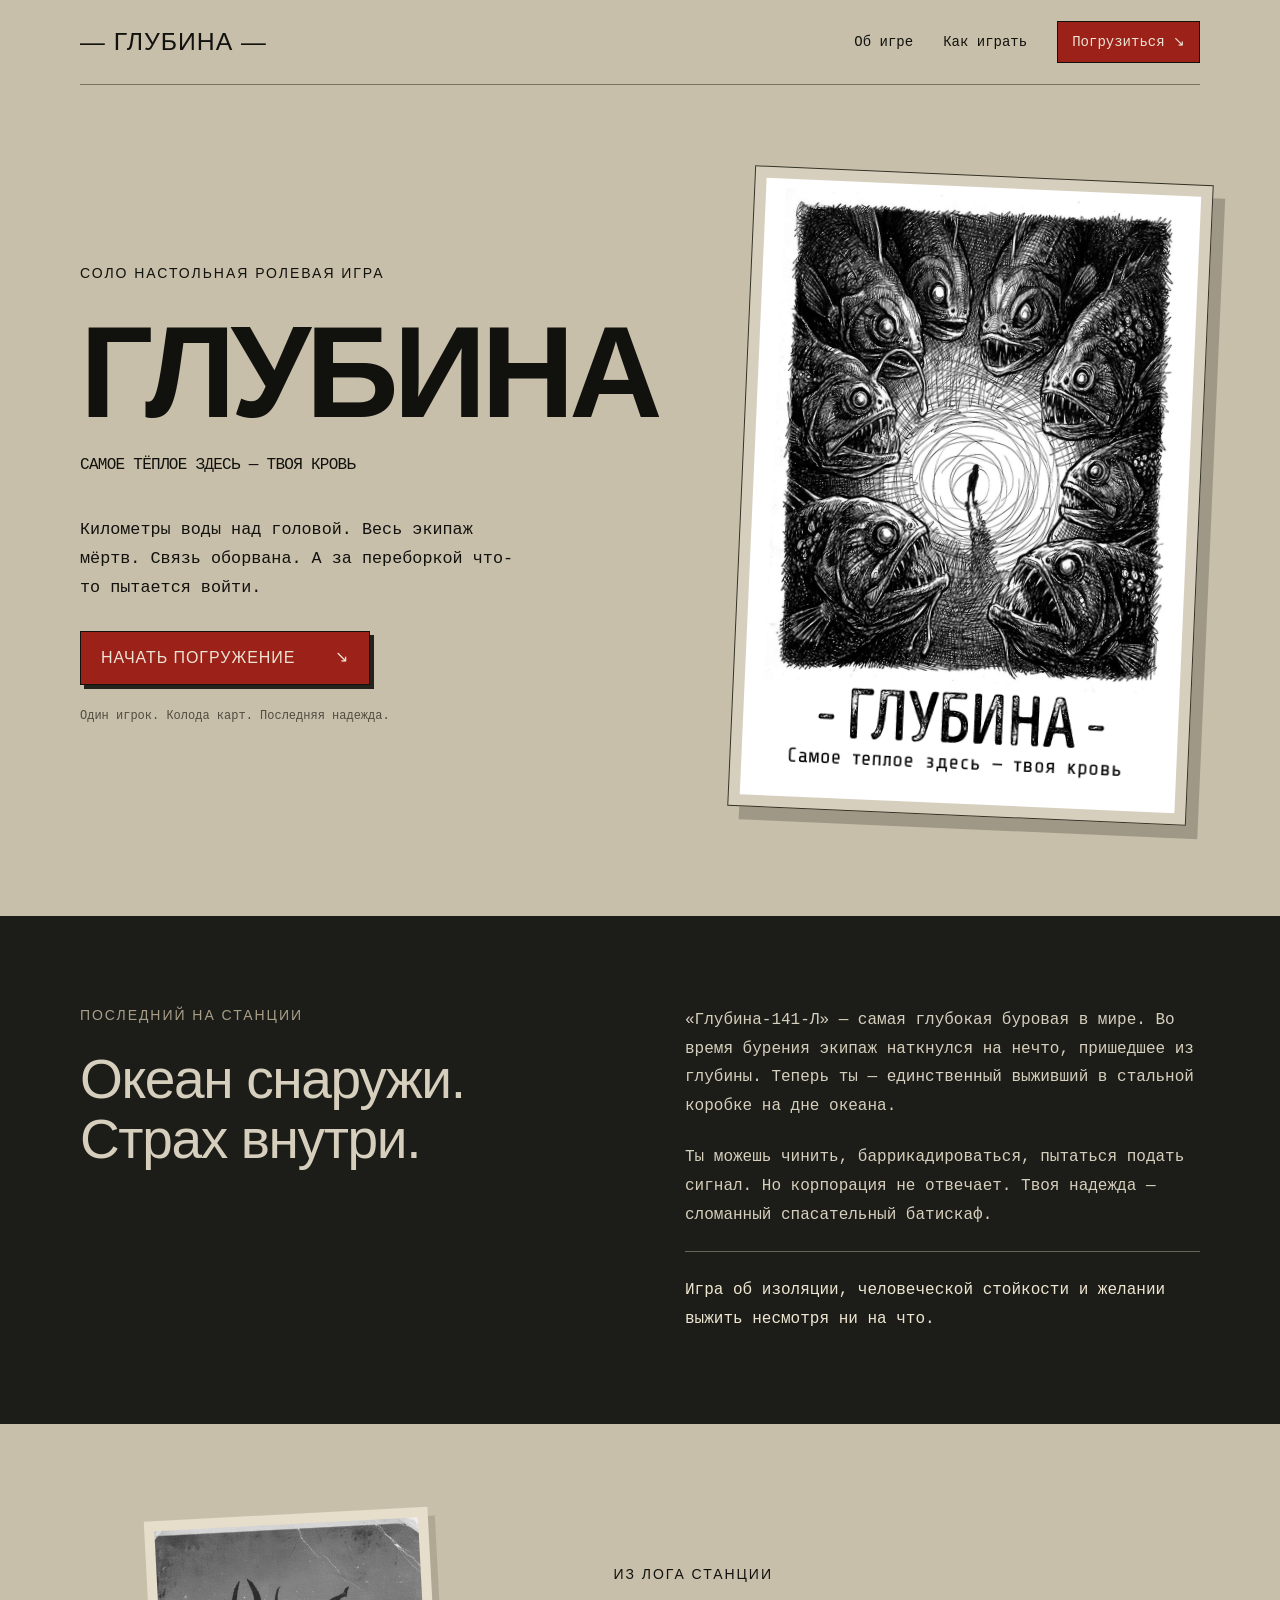
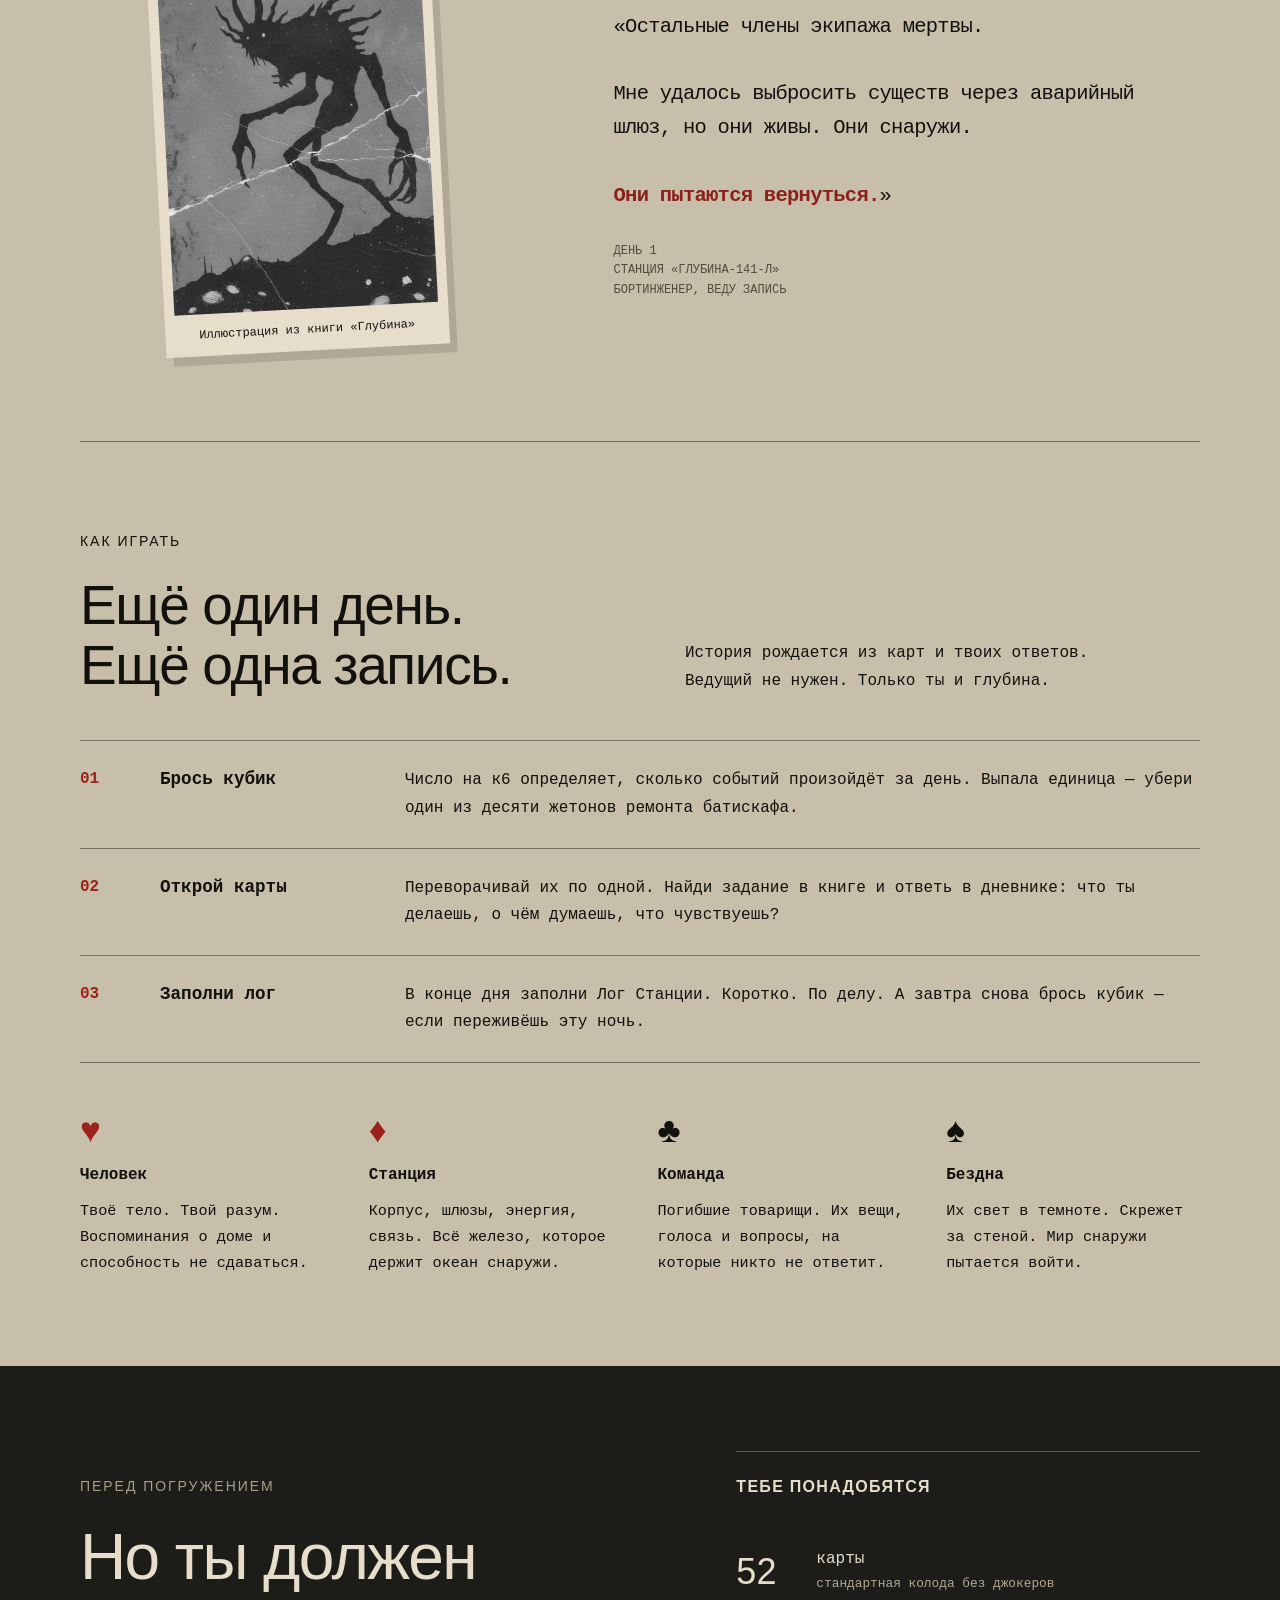
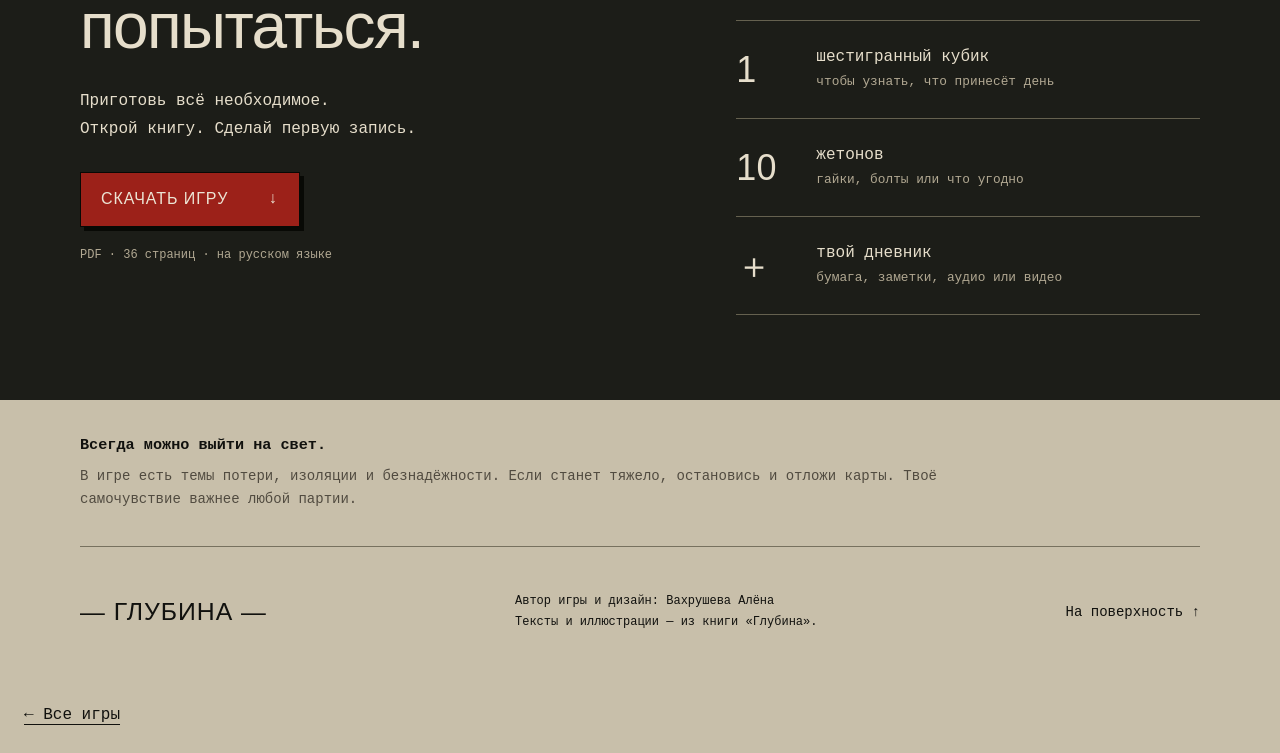
==== index.html @ dcb2b5d7 "Add files via upload" ====
<!doctype html>
<html lang="ru"><head><meta charset="utf-8"><meta name="viewport" content="width=device-width, initial-scale=1"><title>Глубина — соло НРИ</title><meta name="description" content="Соло настольная ролевая игра о человеческой стойкости на дне океана."><link rel="stylesheet" href="./styles.css"></head><body><link rel="preload" as="image" href="./cover.jpg" fetchPriority="high"/><main id="top"><a class="skip" href="#story">К содержанию</a><header class="header wrap"><a class="brand" href="#top" aria-label="Глубина — начало">— ГЛУБИНА —</a><nav aria-label="Основная навигация"><a href="#story">Об игре</a><a href="#rules">Как играть</a><a class="nav-cta" href="#dive">Погрузиться ↘</a></nav></header><section class="hero wrap" aria-labelledby="title"><div class="hero-copy"><p class="eyebrow">Соло настольная ролевая игра</p><h1 id="title">ГЛУБИНА</h1><h2>Самое тёплое здесь — твоя кровь</h2><p class="intro">Километры воды над головой. Весь экипаж мёртв. Связь оборвана. А за переборкой что-то пытается войти.</p><a class="button" href="#dive">Начать погружение <span aria-hidden="true">↘</span></a><p class="hero-note">Один игрок. Колода карт. Последняя надежда.</p></div><figure class="hero-art"><img src="./cover.jpg" alt="Оригинальная обложка игры «Глубина»" width="1748" height="2480" fetchPriority="high"/></figure></section><section class="story-section" id="story"><div class="story wrap section"><div><p class="eyebrow">Последний на станции</p><h2>Океан снаружи.<br/>Страх внутри.</h2></div><div class="story-body"><p>«Глубина-141-Л» — самая глубокая буровая в мире. Во время бурения экипаж наткнулся на нечто, пришедшее из глубины. Теперь ты — единственный выживший в стальной коробке на дне океана.</p><p>Ты можешь чинить, баррикадироваться, пытаться подать сигнал. Но корпорация не отвечает. Твоя надежда — сломанный спасательный батискаф.</p><p class="statement">Игра об изоляции, человеческой стойкости и желании выжить несмотря ни на что.</p></div></div></section><section class="log-section"><div class="wrap log-grid"><figure class="evidence"><img src="./station.jpg" width="768" height="1121" loading="lazy" alt="Потрёпанная чёрно-белая иллюстрация существа из глубины"/><figcaption>Иллюстрация из книги «Глубина»</figcaption></figure><div class="log"><p class="eyebrow">Из Лога Станции</p><blockquote>«Остальные члены экипажа мертвы.<br/><br/>Мне удалось выбросить существ через аварийный шлюз, но они живы. Они снаружи.<br/><br/><em>Они пытаются вернуться.</em>»</blockquote><p class="log-sign">ДЕНЬ 1<br/>СТАНЦИЯ «ГЛУБИНА-141-Л»<br/>БОРТИНЖЕНЕР, ВЕДУ ЗАПИСЬ</p></div></div></section><section class="wrap section" id="rules"><div class="section-heading"><div><p class="eyebrow">Как играть</p><h2>Ещё один день.<br/>Ещё одна запись.</h2></div><p>История рождается из карт и твоих ответов.<br/>Ведущий не нужен. Только ты и глубина.</p></div><div class="steps"><article><span class="step-num">01</span><h3>Брось кубик</h3><p>Число на к6 определяет, сколько событий произойдёт за день. Выпала единица — убери один из десяти жетонов ремонта батискафа.</p></article><article><span class="step-num">02</span><h3>Открой карты</h3><p>Переворачивай их по одной. Найди задание в книге и ответь в дневнике: что ты делаешь, о чём думаешь, что чувствуешь?</p></article><article><span class="step-num">03</span><h3>Заполни лог</h3><p>В конце дня заполни Лог Станции. Коротко. По делу. А завтра снова брось кубик — если переживёшь эту ночь.</p></article></div><div class="suits"><article><span class="suit" aria-hidden="true">♥</span><h3>Человек</h3><p>Твоё тело. Твой разум. Воспоминания о доме и способность не сдаваться.</p></article><article><span class="suit" aria-hidden="true">♦</span><h3>Станция</h3><p>Корпус, шлюзы, энергия, связь. Всё железо, которое держит океан снаружи.</p></article><article><span class="suit" aria-hidden="true">♣</span><h3>Команда</h3><p>Погибшие товарищи. Их вещи, голоса и вопросы, на которые никто не ответит.</p></article><article><span class="suit" aria-hidden="true">♠</span><h3>Бездна</h3><p>Их свет в темноте. Скрежет за стеной. Мир снаружи пытается войти.</p></article></div></section><section class="dive-section" id="dive"><div class="wrap dive-grid"><div><p class="eyebrow">Перед погружением</p><h2>Но ты должен<br/>попытаться.</h2><p>Приготовь всё необходимое.<br/>Открой книгу. Сделай первую запись.</p><a class="button light-button" href="./glubina.pdf" download="Глубина.pdf">Скачать игру <span aria-hidden="true">↓</span></a><p class="file-note">PDF · 36 страниц · на русском языке</p></div><div class="kit"><h3>Тебе понадобятся</h3><ul><li><b>52</b><span>карты<br/><small>стандартная колода без джокеров</small></span></li><li><b>1</b><span>шестигранный кубик<br/><small>чтобы узнать, что принесёт день</small></span></li><li><b>10</b><span>жетонов<br/><small>гайки, болты или что угодно</small></span></li><li><b>＋</b><span>твой дневник<br/><small>бумага, заметки, аудио или видео</small></span></li></ul></div></div></section><aside class="care wrap"><div><h3>Всегда можно выйти на свет.</h3><p>В игре есть темы потери, изоляции и безнадёжности. Если станет тяжело, остановись и отложи карты. Твоё самочувствие важнее любой партии.</p></div></aside><footer class="wrap footer"><a class="brand" href="#top">— ГЛУБИНА —</a><p>Автор игры и дизайн: Вахрушева Алёна<br/><span>Тексты и иллюстрации — из книги «Глубина».</span></p><a href="#top">На поверхность ↑</a></footer></main><a href="../index.html#games" style="display:inline-block;margin:12px 20px;padding:12px 4px;color:inherit;font:inherit;text-decoration:underline;text-underline-offset:5px">← Все игры</a></body></html>
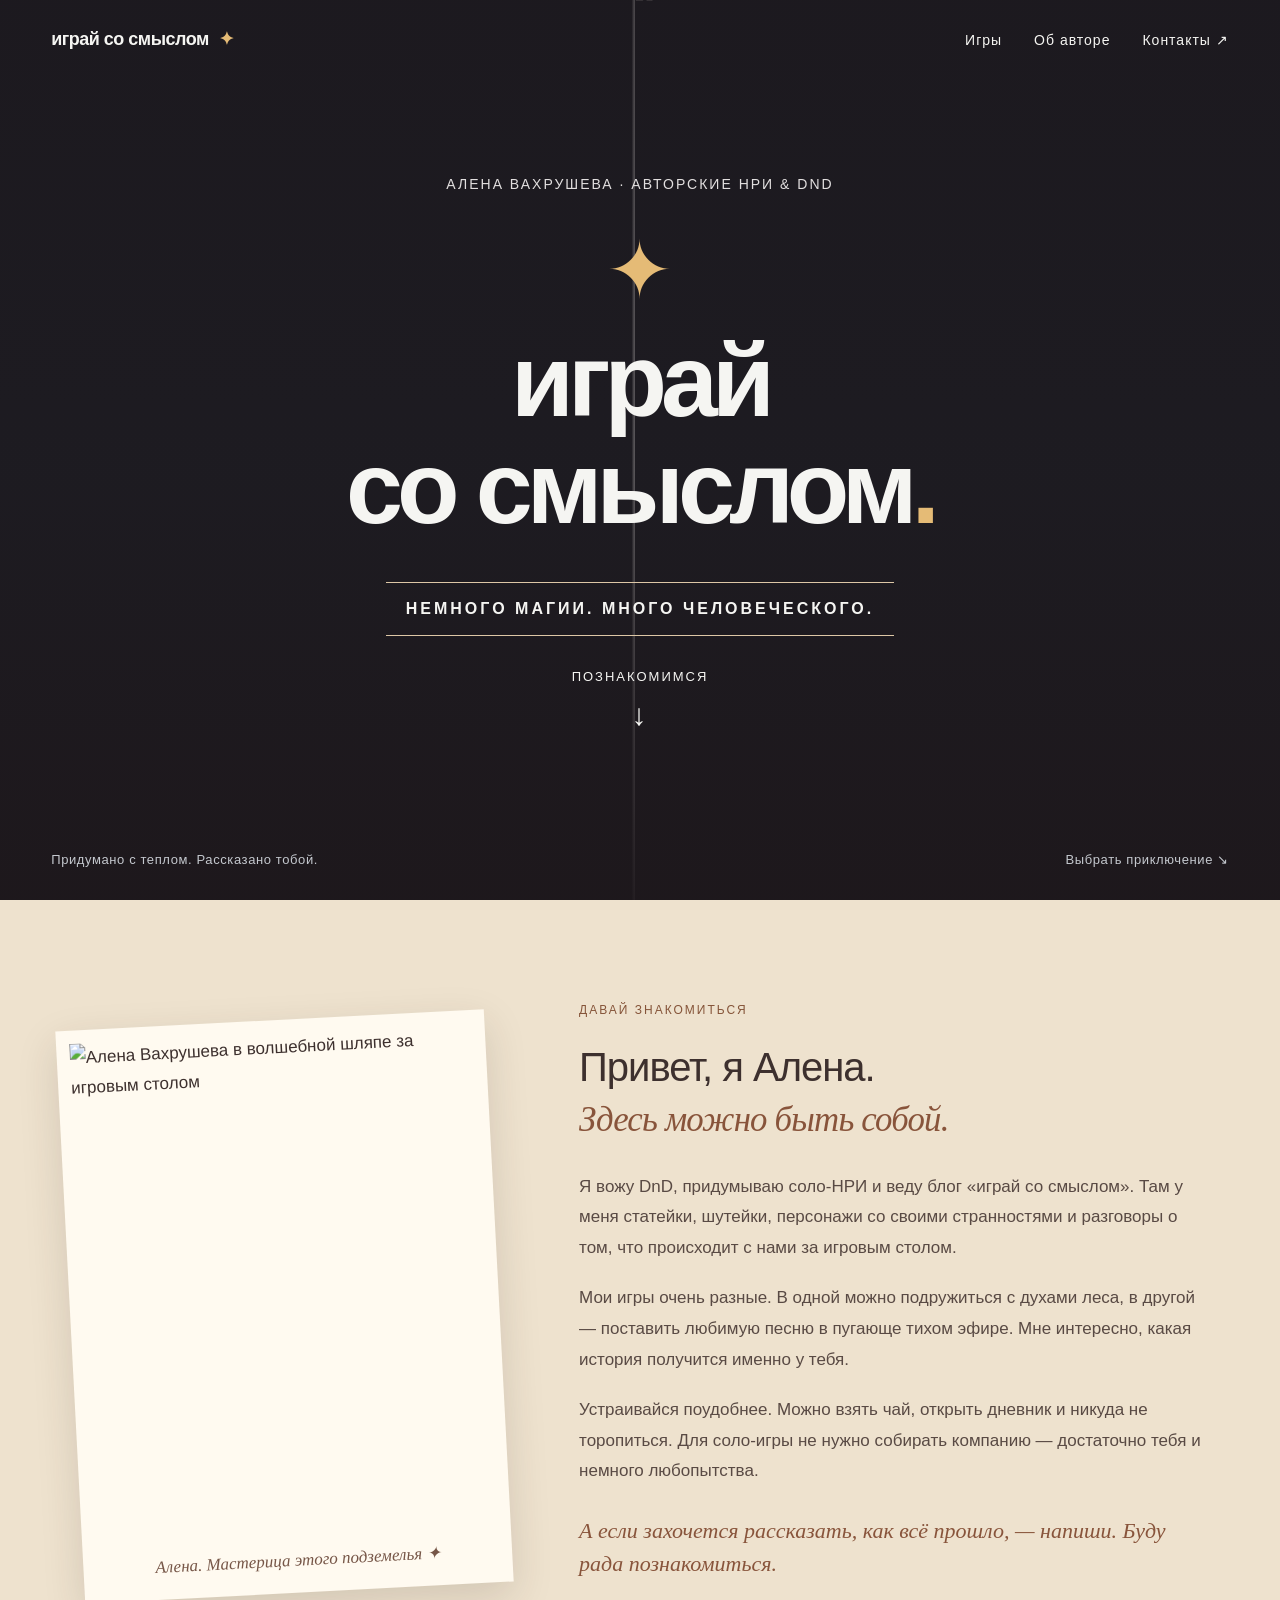
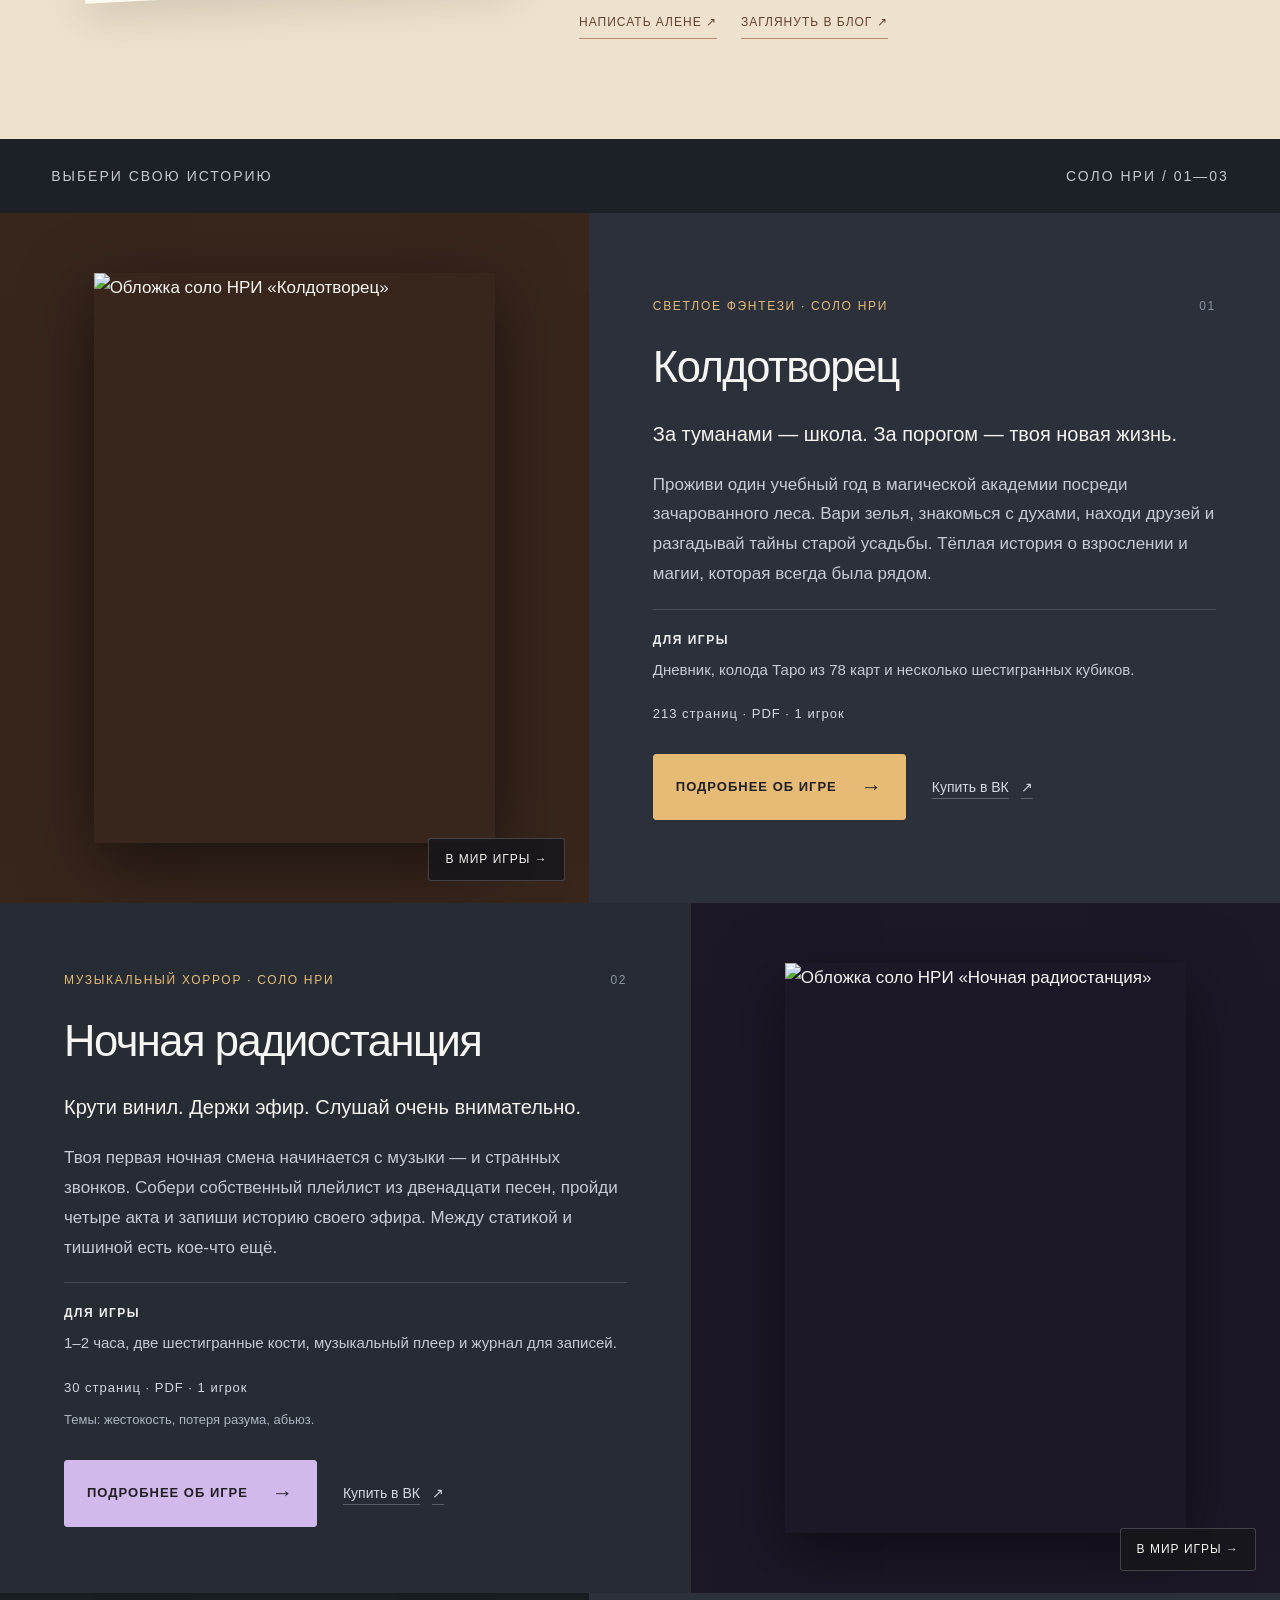
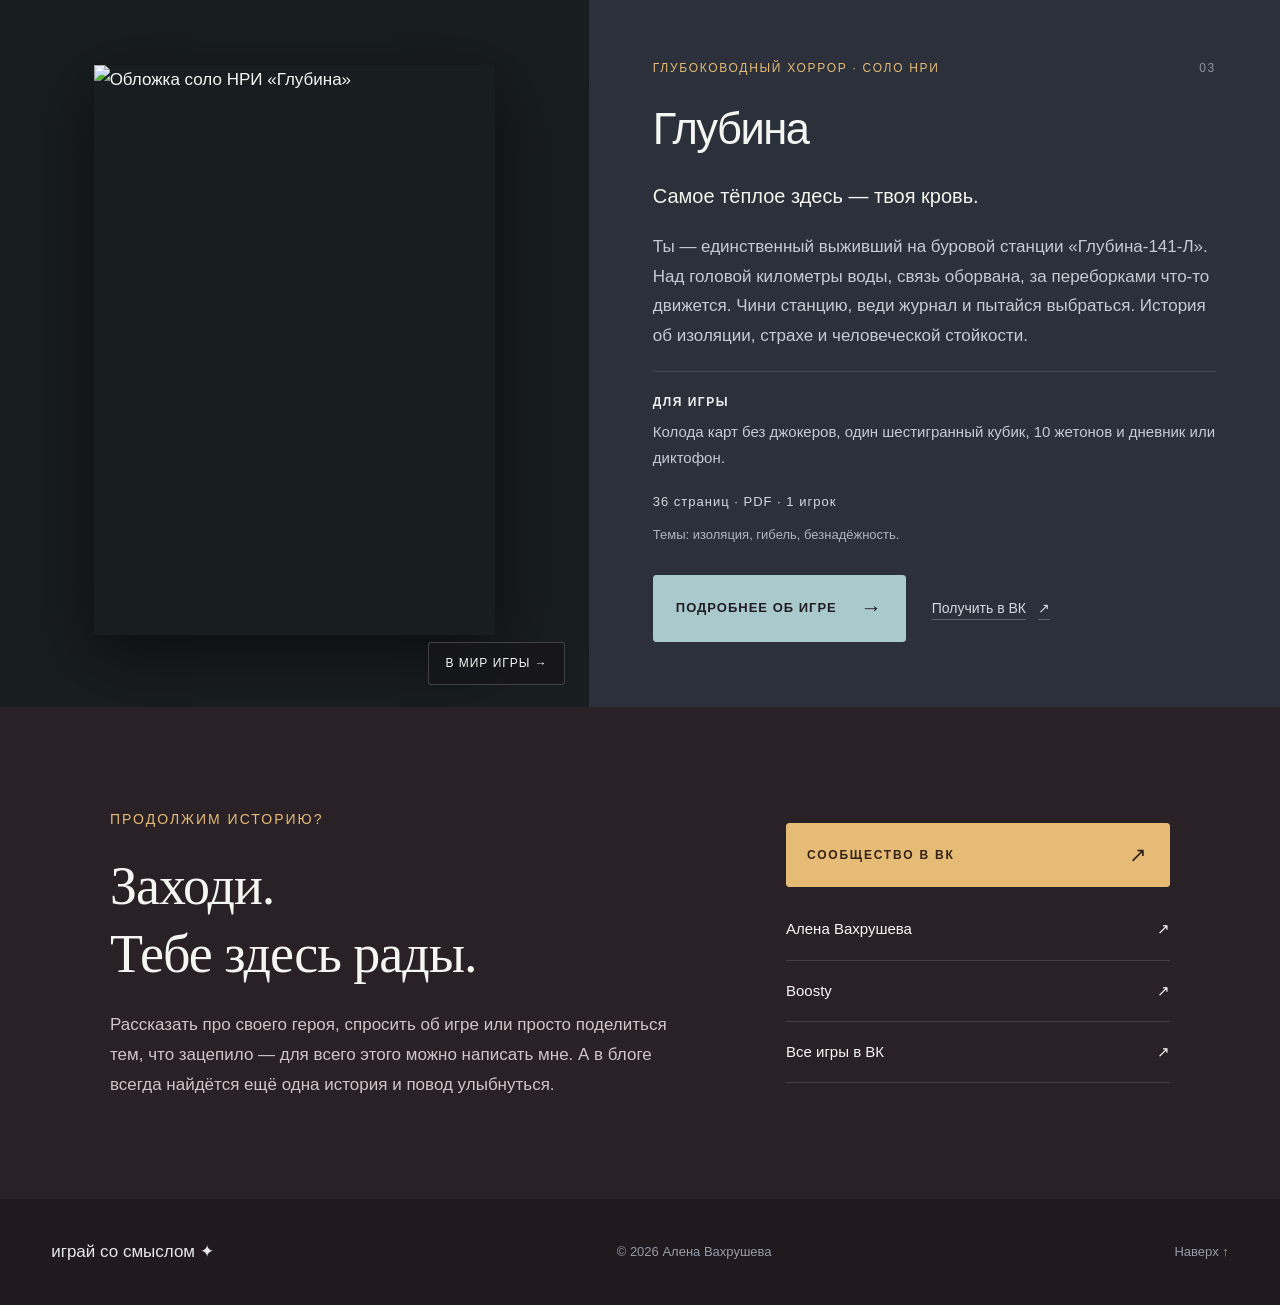
==== commit 882a75aa: "Publish site files" ====
--- a/index.html
+++ b/index.html
@@ -1,2 +1,2 @@
 <!doctype html>
-<html lang="ru"><head><meta charset="utf-8"><meta name="viewport" content="width=device-width, initial-scale=1"><title>Глубина — соло НРИ</title><meta name="description" content="Соло настольная ролевая игра о человеческой стойкости на дне океана."><link rel="stylesheet" href="./styles.css"></head><body><link rel="preload" as="image" href="./cover.jpg" fetchPriority="high"/><main id="top"><a class="skip" href="#story">К содержанию</a><header class="header wrap"><a class="brand" href="#top" aria-label="Глубина — начало">— ГЛУБИНА —</a><nav aria-label="Основная навигация"><a href="#story">Об игре</a><a href="#rules">Как играть</a><a class="nav-cta" href="#dive">Погрузиться ↘</a></nav></header><section class="hero wrap" aria-labelledby="title"><div class="hero-copy"><p class="eyebrow">Соло настольная ролевая игра</p><h1 id="title">ГЛУБИНА</h1><h2>Самое тёплое здесь — твоя кровь</h2><p class="intro">Километры воды над головой. Весь экипаж мёртв. Связь оборвана. А за переборкой что-то пытается войти.</p><a class="button" href="#dive">Начать погружение <span aria-hidden="true">↘</span></a><p class="hero-note">Один игрок. Колода карт. Последняя надежда.</p></div><figure class="hero-art"><img src="./cover.jpg" alt="Оригинальная обложка игры «Глубина»" width="1748" height="2480" fetchPriority="high"/></figure></section><section class="story-section" id="story"><div class="story wrap section"><div><p class="eyebrow">Последний на станции</p><h2>Океан снаружи.<br/>Страх внутри.</h2></div><div class="story-body"><p>«Глубина-141-Л» — самая глубокая буровая в мире. Во время бурения экипаж наткнулся на нечто, пришедшее из глубины. Теперь ты — единственный выживший в стальной коробке на дне океана.</p><p>Ты можешь чинить, баррикадироваться, пытаться подать сигнал. Но корпорация не отвечает. Твоя надежда — сломанный спасательный батискаф.</p><p class="statement">Игра об изоляции, человеческой стойкости и желании выжить несмотря ни на что.</p></div></div></section><section class="log-section"><div class="wrap log-grid"><figure class="evidence"><img src="./station.jpg" width="768" height="1121" loading="lazy" alt="Потрёпанная чёрно-белая иллюстрация существа из глубины"/><figcaption>Иллюстрация из книги «Глубина»</figcaption></figure><div class="log"><p class="eyebrow">Из Лога Станции</p><blockquote>«Остальные члены экипажа мертвы.<br/><br/>Мне удалось выбросить существ через аварийный шлюз, но они живы. Они снаружи.<br/><br/><em>Они пытаются вернуться.</em>»</blockquote><p class="log-sign">ДЕНЬ 1<br/>СТАНЦИЯ «ГЛУБИНА-141-Л»<br/>БОРТИНЖЕНЕР, ВЕДУ ЗАПИСЬ</p></div></div></section><section class="wrap section" id="rules"><div class="section-heading"><div><p class="eyebrow">Как играть</p><h2>Ещё один день.<br/>Ещё одна запись.</h2></div><p>История рождается из карт и твоих ответов.<br/>Ведущий не нужен. Только ты и глубина.</p></div><div class="steps"><article><span class="step-num">01</span><h3>Брось кубик</h3><p>Число на к6 определяет, сколько событий произойдёт за день. Выпала единица — убери один из десяти жетонов ремонта батискафа.</p></article><article><span class="step-num">02</span><h3>Открой карты</h3><p>Переворачивай их по одной. Найди задание в книге и ответь в дневнике: что ты делаешь, о чём думаешь, что чувствуешь?</p></article><article><span class="step-num">03</span><h3>Заполни лог</h3><p>В конце дня заполни Лог Станции. Коротко. По делу. А завтра снова брось кубик — если переживёшь эту ночь.</p></article></div><div class="suits"><article><span class="suit" aria-hidden="true">♥</span><h3>Человек</h3><p>Твоё тело. Твой разум. Воспоминания о доме и способность не сдаваться.</p></article><article><span class="suit" aria-hidden="true">♦</span><h3>Станция</h3><p>Корпус, шлюзы, энергия, связь. Всё железо, которое держит океан снаружи.</p></article><article><span class="suit" aria-hidden="true">♣</span><h3>Команда</h3><p>Погибшие товарищи. Их вещи, голоса и вопросы, на которые никто не ответит.</p></article><article><span class="suit" aria-hidden="true">♠</span><h3>Бездна</h3><p>Их свет в темноте. Скрежет за стеной. Мир снаружи пытается войти.</p></article></div></section><section class="dive-section" id="dive"><div class="wrap dive-grid"><div><p class="eyebrow">Перед погружением</p><h2>Но ты должен<br/>попытаться.</h2><p>Приготовь всё необходимое.<br/>Открой книгу. Сделай первую запись.</p><a class="button light-button" href="./glubina.pdf" download="Глубина.pdf">Скачать игру <span aria-hidden="true">↓</span></a><p class="file-note">PDF · 36 страниц · на русском языке</p></div><div class="kit"><h3>Тебе понадобятся</h3><ul><li><b>52</b><span>карты<br/><small>стандартная колода без джокеров</small></span></li><li><b>1</b><span>шестигранный кубик<br/><small>чтобы узнать, что принесёт день</small></span></li><li><b>10</b><span>жетонов<br/><small>гайки, болты или что угодно</small></span></li><li><b>＋</b><span>твой дневник<br/><small>бумага, заметки, аудио или видео</small></span></li></ul></div></div></section><aside class="care wrap"><div><h3>Всегда можно выйти на свет.</h3><p>В игре есть темы потери, изоляции и безнадёжности. Если станет тяжело, остановись и отложи карты. Твоё самочувствие важнее любой партии.</p></div></aside><footer class="wrap footer"><a class="brand" href="#top">— ГЛУБИНА —</a><p>Автор игры и дизайн: Вахрушева Алёна<br/><span>Тексты и иллюстрации — из книги «Глубина».</span></p><a href="#top">На поверхность ↑</a></footer></main><a href="../index.html#games" style="display:inline-block;margin:12px 20px;padding:12px 4px;color:inherit;font:inherit;text-decoration:underline;text-underline-offset:5px">← Все игры</a></body></html>+<html lang="ru"><head><meta charset="utf-8"><meta name="viewport" content="width=device-width, initial-scale=1"><title>Играй со смыслом — Алена Вахрушева</title><meta name="description" content="Авторские соло НРИ: Колдотворец, Ночная радиостанция и Глубина."><link rel="stylesheet" href="./styles.css"></head><body><link rel="preload" as="image" href="./images/koldotvorets.webp"/><link rel="preload" as="image" href="./images/radio.webp"/><link rel="preload" as="image" href="./images/depth.webp"/><a class="skip" href="#about">Перейти к содержанию</a><header class="topbar"><a class="brand" href="#home">играй со смыслом<span>✦</span></a><nav aria-label="Основная навигация"><a href="#games">Игры</a><a href="#about">Об авторе</a><a href="#contact">Контакты ↗</a></nav></header><main><section class="hero" id="home"><div class="hero-art" aria-hidden="true"><img width="641" height="910" src="./images/koldotvorets.webp" alt=""/><img width="641" height="910" src="./images/radio.webp" alt=""/><img width="641" height="910" src="./images/depth.webp" alt=""/></div><div class="hero-content"><p class="eyebrow">Алена Вахрушева · авторские НРИ &amp; DnD</p><div class="star" aria-hidden="true">✦</div><h1>играй<br/>со смыслом<span>.</span></h1><p class="hero-line">Немного магии. Много человеческого.</p><a class="down" href="#about">Познакомимся<span aria-hidden="true">↓</span></a></div><div class="hero-bottom"><span>Придумано с теплом. Рассказано тобой.</span><a href="#games">Выбрать приключение ↘</a></div></section><section class="about" id="about"><figure class="author-photo"><img src="./images/alena.webp" alt="Алена Вахрушева в волшебной шляпе за игровым столом" width="852" height="1053" loading="lazy"/><figcaption>Алена. Мастерица этого подземелья ✦</figcaption></figure><div class="author-story"><p class="section-label">Давай знакомиться</p><h2>Привет, я Алена.<br/><em>Здесь можно быть собой.</em></h2><p>Я вожу DnD, придумываю соло-НРИ и веду блог «играй со смыслом». Там у меня статейки, шутейки, персонажи со своими странностями и разговоры о том, что происходит с нами за игровым столом.</p><p>Мои игры очень разные. В одной можно подружиться с духами леса, в другой — поставить любимую песню в пугающе тихом эфире. Мне интересно, какая история получится именно у тебя.</p><p>Устраивайся поудобнее. Можно взять чай, открыть дневник и никуда не торопиться. Для соло-игры не нужно собирать компанию — достаточно тебя и немного любопытства.</p><p class="author-note">А если захочется рассказать, как всё прошло, — напиши. Буду рада познакомиться.</p><div class="about-links"><a href="https://vk.ru/id265205102" target="_blank" rel="noreferrer">Написать Алене ↗</a><a href="https://vk.ru/dndwithmeaning" target="_blank" rel="noreferrer">Заглянуть в блог ↗</a></div></div></section><div class="catalog-label" id="games"><span>Выбери свою историю</span><span>Соло НРИ / 01—03</span></div><section class="game koldotvorets" id="koldotvorets"><a class="game-visual" href="./koldotvorets/index.html" aria-label="Подробнее об игре «Колдотворец»"><img src="./images/koldotvorets.webp" alt="Обложка соло НРИ «Колдотворец»" width="641" height="910" loading="lazy"/><span class="visual-link">В мир игры →</span></a><div class="game-copy"><div class="game-kicker"><span>Светлое фэнтези · Соло НРИ</span><span>01</span></div><h2>Колдотворец</h2><p class="intro">За туманами — школа. За порогом — твоя новая жизнь.</p><p>Проживи один учебный год в магической академии посреди зачарованного леса. Вари зелья, знакомься с духами, находи друзей и разгадывай тайны старой усадьбы. Тёплая история о взрослении и магии, которая всегда была рядом.</p><p class="needs"><strong>Для игры</strong>Дневник, колода Таро из 78 карт и несколько шестигранных кубиков.</p><p class="metadata">213 страниц · PDF · 1 игрок</p><div class="game-actions"><a class="button game-primary" href="./koldotvorets/index.html" aria-label="Подробнее об игре «Колдотворец»">Подробнее об игре<span aria-hidden="true">→</span></a><a class="game-purchase" href="https://vk.ru/market/product/koldotvorets-205543115-14064415" target="_blank" rel="noreferrer">Купить в ВК<span aria-hidden="true">↗</span></a></div></div></section><section class="game radio" id="radio"><a class="game-visual" href="./radio/index.html" aria-label="Подробнее об игре «Ночная радиостанция»"><img src="./images/radio.webp" alt="Обложка соло НРИ «Ночная радиостанция»" width="641" height="910" loading="lazy"/><span class="visual-link">В мир игры →</span></a><div class="game-copy"><div class="game-kicker"><span>Музыкальный хоррор · Соло НРИ</span><span>02</span></div><h2>Ночная радиостанция</h2><p class="intro">Крути винил. Держи эфир. Слушай очень внимательно.</p><p>Твоя первая ночная смена начинается с музыки — и странных звонков. Собери собственный плейлист из двенадцати песен, пройди четыре акта и запиши историю своего эфира. Между статикой и тишиной есть кое-что ещё.</p><p class="needs"><strong>Для игры</strong>1–2 часа, две шестигранные кости, музыкальный плеер и журнал для записей.</p><p class="metadata">30 страниц · PDF · 1 игрок</p><p class="content-note">Темы: жестокость, потеря разума, абьюз.</p><div class="game-actions"><a class="button game-primary" href="./radio/index.html" aria-label="Подробнее об игре «Ночная радиостанция»">Подробнее об игре<span aria-hidden="true">→</span></a><a class="game-purchase" href="https://vk.ru/market/product/nochnaya-radiostantsiya-205543115-13220963" target="_blank" rel="noreferrer">Купить в ВК<span aria-hidden="true">↗</span></a></div></div></section><section class="game depth" id="depth"><a class="game-visual" href="./glubina/index.html" aria-label="Подробнее об игре «Глубина»"><img src="./images/depth.webp" alt="Обложка соло НРИ «Глубина»" width="641" height="910" loading="lazy"/><span class="visual-link">В мир игры →</span></a><div class="game-copy"><div class="game-kicker"><span>Глубоководный хоррор · Соло НРИ</span><span>03</span></div><h2>Глубина</h2><p class="intro">Самое тёплое здесь — твоя кровь.</p><p>Ты — единственный выживший на буровой станции «Глубина-141-Л». Над головой километры воды, связь оборвана, за переборками что-то движется. Чини станцию, веди журнал и пытайся выбраться. История об изоляции, страхе и человеческой стойкости.</p><p class="needs"><strong>Для игры</strong>Колода карт без джокеров, один шестигранный кубик, 10 жетонов и дневник или диктофон.</p><p class="metadata">36 страниц · PDF · 1 игрок</p><p class="content-note">Темы: изоляция, гибель, безнадёжность.</p><div class="game-actions"><a class="button game-primary" href="./glubina/index.html" aria-label="Подробнее об игре «Глубина»">Подробнее об игре<span aria-hidden="true">→</span></a><a class="game-purchase" href="https://vk.ru/market/product/glubina-205543115-13754708" target="_blank" rel="noreferrer">Получить в ВК<span aria-hidden="true">↗</span></a></div></div></section><section class="contact" id="contact"><div><p class="section-label">Продолжим историю?</p><h2>Заходи.<br/>Тебе здесь рады.</h2><p>Рассказать про своего героя, спросить об игре или просто поделиться тем, что зацепило — для всего этого можно написать мне. А в блоге всегда найдётся ещё одна история и повод улыбнуться.</p></div><div class="contact-links"><a class="button" href="https://vk.ru/dndwithmeaning" target="_blank" rel="noreferrer">Сообщество в ВК <span>↗</span></a><a href="https://vk.ru/id265205102" target="_blank" rel="noreferrer">Алена Вахрушева <span>↗</span></a><a href="https://boosty.to/vahra" target="_blank" rel="noreferrer">Boosty <span>↗</span></a><a href="https://vk.ru/market-205543115" target="_blank" rel="noreferrer">Все игры в ВК <span>↗</span></a></div></section></main><footer><a href="#home">играй со смыслом ✦</a><span>© 2026 Алена Вахрушева</span><a href="#home">Наверх ↑</a></footer></body></html>
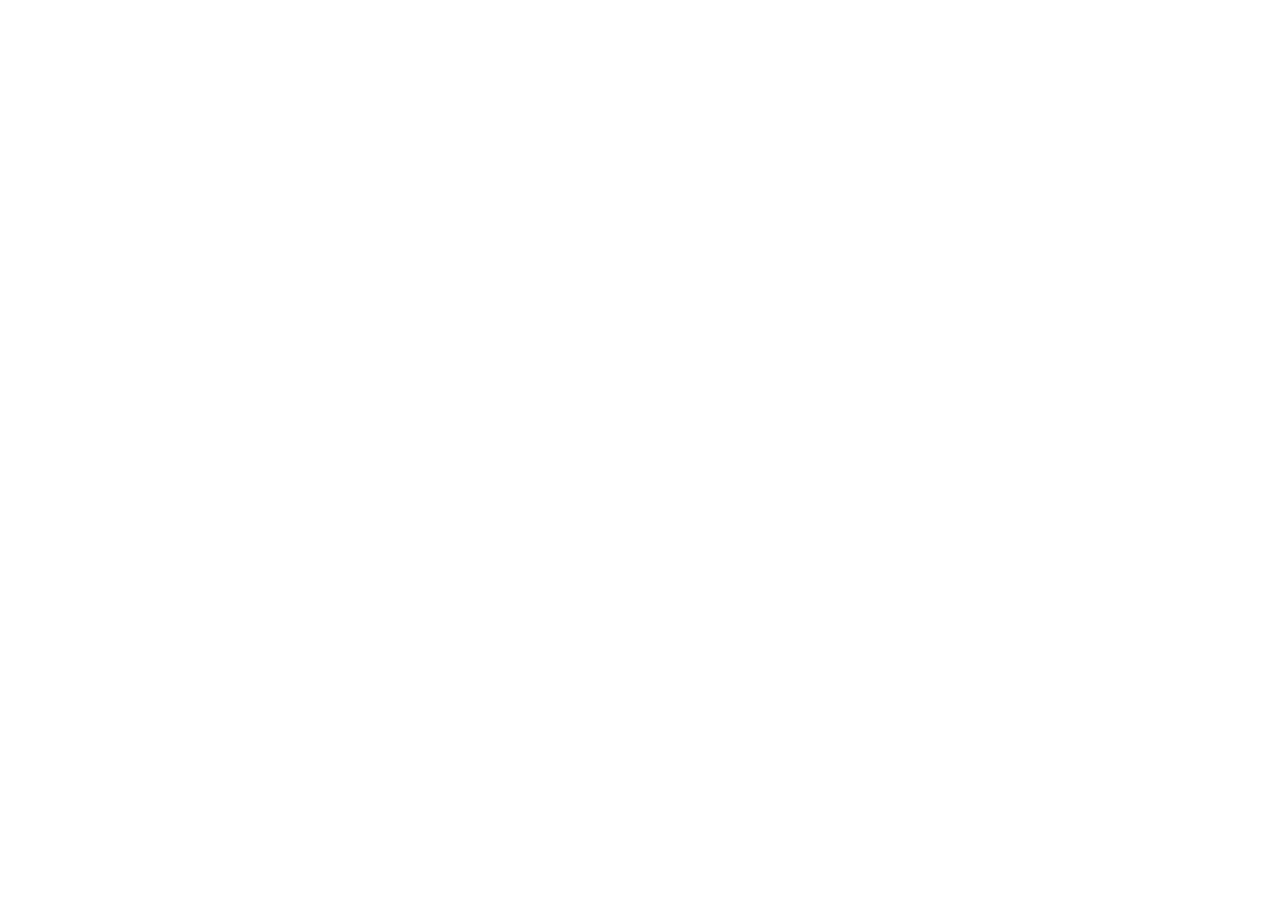
==== commit cfc54c12: "Point GitHub Pages to the requested site <!doctype html><html lang="ru"><head><meta charset="utf-8">" ====
--- a/index.html
+++ b/index.html
@@ -1,2 +1 @@
-<!doctype html>
-<html lang="ru"><head><meta charset="utf-8"><meta name="viewport" content="width=device-width, initial-scale=1"><title>Играй со смыслом — Алена Вахрушева</title><meta name="description" content="Авторские соло НРИ: Колдотворец, Ночная радиостанция и Глубина."><link rel="stylesheet" href="./styles.css"></head><body><link rel="preload" as="image" href="./images/koldotvorets.webp"/><link rel="preload" as="image" href="./images/radio.webp"/><link rel="preload" as="image" href="./images/depth.webp"/><a class="skip" href="#about">Перейти к содержанию</a><header class="topbar"><a class="brand" href="#home">играй со смыслом<span>✦</span></a><nav aria-label="Основная навигация"><a href="#games">Игры</a><a href="#about">Об авторе</a><a href="#contact">Контакты ↗</a></nav></header><main><section class="hero" id="home"><div class="hero-art" aria-hidden="true"><img width="641" height="910" src="./images/koldotvorets.webp" alt=""/><img width="641" height="910" src="./images/radio.webp" alt=""/><img width="641" height="910" src="./images/depth.webp" alt=""/></div><div class="hero-content"><p class="eyebrow">Алена Вахрушева · авторские НРИ &amp; DnD</p><div class="star" aria-hidden="true">✦</div><h1>играй<br/>со смыслом<span>.</span></h1><p class="hero-line">Немного магии. Много человеческого.</p><a class="down" href="#about">Познакомимся<span aria-hidden="true">↓</span></a></div><div class="hero-bottom"><span>Придумано с теплом. Рассказано тобой.</span><a href="#games">Выбрать приключение ↘</a></div></section><section class="about" id="about"><figure class="author-photo"><img src="./images/alena.webp" alt="Алена Вахрушева в волшебной шляпе за игровым столом" width="852" height="1053" loading="lazy"/><figcaption>Алена. Мастерица этого подземелья ✦</figcaption></figure><div class="author-story"><p class="section-label">Давай знакомиться</p><h2>Привет, я Алена.<br/><em>Здесь можно быть собой.</em></h2><p>Я вожу DnD, придумываю соло-НРИ и веду блог «играй со смыслом». Там у меня статейки, шутейки, персонажи со своими странностями и разговоры о том, что происходит с нами за игровым столом.</p><p>Мои игры очень разные. В одной можно подружиться с духами леса, в другой — поставить любимую песню в пугающе тихом эфире. Мне интересно, какая история получится именно у тебя.</p><p>Устраивайся поудобнее. Можно взять чай, открыть дневник и никуда не торопиться. Для соло-игры не нужно собирать компанию — достаточно тебя и немного любопытства.</p><p class="author-note">А если захочется рассказать, как всё прошло, — напиши. Буду рада познакомиться.</p><div class="about-links"><a href="https://vk.ru/id265205102" target="_blank" rel="noreferrer">Написать Алене ↗</a><a href="https://vk.ru/dndwithmeaning" target="_blank" rel="noreferrer">Заглянуть в блог ↗</a></div></div></section><div class="catalog-label" id="games"><span>Выбери свою историю</span><span>Соло НРИ / 01—03</span></div><section class="game koldotvorets" id="koldotvorets"><a class="game-visual" href="./koldotvorets/index.html" aria-label="Подробнее об игре «Колдотворец»"><img src="./images/koldotvorets.webp" alt="Обложка соло НРИ «Колдотворец»" width="641" height="910" loading="lazy"/><span class="visual-link">В мир игры →</span></a><div class="game-copy"><div class="game-kicker"><span>Светлое фэнтези · Соло НРИ</span><span>01</span></div><h2>Колдотворец</h2><p class="intro">За туманами — школа. За порогом — твоя новая жизнь.</p><p>Проживи один учебный год в магической академии посреди зачарованного леса. Вари зелья, знакомься с духами, находи друзей и разгадывай тайны старой усадьбы. Тёплая история о взрослении и магии, которая всегда была рядом.</p><p class="needs"><strong>Для игры</strong>Дневник, колода Таро из 78 карт и несколько шестигранных кубиков.</p><p class="metadata">213 страниц · PDF · 1 игрок</p><div class="game-actions"><a class="button game-primary" href="./koldotvorets/index.html" aria-label="Подробнее об игре «Колдотворец»">Подробнее об игре<span aria-hidden="true">→</span></a><a class="game-purchase" href="https://vk.ru/market/product/koldotvorets-205543115-14064415" target="_blank" rel="noreferrer">Купить в ВК<span aria-hidden="true">↗</span></a></div></div></section><section class="game radio" id="radio"><a class="game-visual" href="./radio/index.html" aria-label="Подробнее об игре «Ночная радиостанция»"><img src="./images/radio.webp" alt="Обложка соло НРИ «Ночная радиостанция»" width="641" height="910" loading="lazy"/><span class="visual-link">В мир игры →</span></a><div class="game-copy"><div class="game-kicker"><span>Музыкальный хоррор · Соло НРИ</span><span>02</span></div><h2>Ночная радиостанция</h2><p class="intro">Крути винил. Держи эфир. Слушай очень внимательно.</p><p>Твоя первая ночная смена начинается с музыки — и странных звонков. Собери собственный плейлист из двенадцати песен, пройди четыре акта и запиши историю своего эфира. Между статикой и тишиной есть кое-что ещё.</p><p class="needs"><strong>Для игры</strong>1–2 часа, две шестигранные кости, музыкальный плеер и журнал для записей.</p><p class="metadata">30 страниц · PDF · 1 игрок</p><p class="content-note">Темы: жестокость, потеря разума, абьюз.</p><div class="game-actions"><a class="button game-primary" href="./radio/index.html" aria-label="Подробнее об игре «Ночная радиостанция»">Подробнее об игре<span aria-hidden="true">→</span></a><a class="game-purchase" href="https://vk.ru/market/product/nochnaya-radiostantsiya-205543115-13220963" target="_blank" rel="noreferrer">Купить в ВК<span aria-hidden="true">↗</span></a></div></div></section><section class="game depth" id="depth"><a class="game-visual" href="./glubina/index.html" aria-label="Подробнее об игре «Глубина»"><img src="./images/depth.webp" alt="Обложка соло НРИ «Глубина»" width="641" height="910" loading="lazy"/><span class="visual-link">В мир игры →</span></a><div class="game-copy"><div class="game-kicker"><span>Глубоководный хоррор · Соло НРИ</span><span>03</span></div><h2>Глубина</h2><p class="intro">Самое тёплое здесь — твоя кровь.</p><p>Ты — единственный выживший на буровой станции «Глубина-141-Л». Над головой километры воды, связь оборвана, за переборками что-то движется. Чини станцию, веди журнал и пытайся выбраться. История об изоляции, страхе и человеческой стойкости.</p><p class="needs"><strong>Для игры</strong>Колода карт без джокеров, один шестигранный кубик, 10 жетонов и дневник или диктофон.</p><p class="metadata">36 страниц · PDF · 1 игрок</p><p class="content-note">Темы: изоляция, гибель, безнадёжность.</p><div class="game-actions"><a class="button game-primary" href="./glubina/index.html" aria-label="Подробнее об игре «Глубина»">Подробнее об игре<span aria-hidden="true">→</span></a><a class="game-purchase" href="https://vk.ru/market/product/glubina-205543115-13754708" target="_blank" rel="noreferrer">Получить в ВК<span aria-hidden="true">↗</span></a></div></div></section><section class="contact" id="contact"><div><p class="section-label">Продолжим историю?</p><h2>Заходи.<br/>Тебе здесь рады.</h2><p>Рассказать про своего героя, спросить об игре или просто поделиться тем, что зацепило — для всего этого можно написать мне. А в блоге всегда найдётся ещё одна история и повод улыбнуться.</p></div><div class="contact-links"><a class="button" href="https://vk.ru/dndwithmeaning" target="_blank" rel="noreferrer">Сообщество в ВК <span>↗</span></a><a href="https://vk.ru/id265205102" target="_blank" rel="noreferrer">Алена Вахрушева <span>↗</span></a><a href="https://boosty.to/vahra" target="_blank" rel="noreferrer">Boosty <span>↗</span></a><a href="https://vk.ru/market-205543115" target="_blank" rel="noreferrer">Все игры в ВК <span>↗</span></a></div></section></main><footer><a href="#home">играй со смыслом ✦</a><span>© 2026 Алена Вахрушева</span><a href="#home">Наверх ↑</a></footer></body></html>+<!doctype html><html lang="ru"><head><meta charset="utf-8"><meta http-equiv="refresh" content="0; url=https://dnd-with-meaning.jamesladwig87654.chatgpt.site/"><meta name="robots" content="noindex"><title>Играй со смыслом</title><script>location.replace("https://dnd-with-meaning.jamesladwig87654.chatgpt.site/");</script></head><body><p>Переход на <a href="https://dnd-with-meaning.jamesladwig87654.chatgpt.site/">Играй со смыслом</a>…</p></body></html>
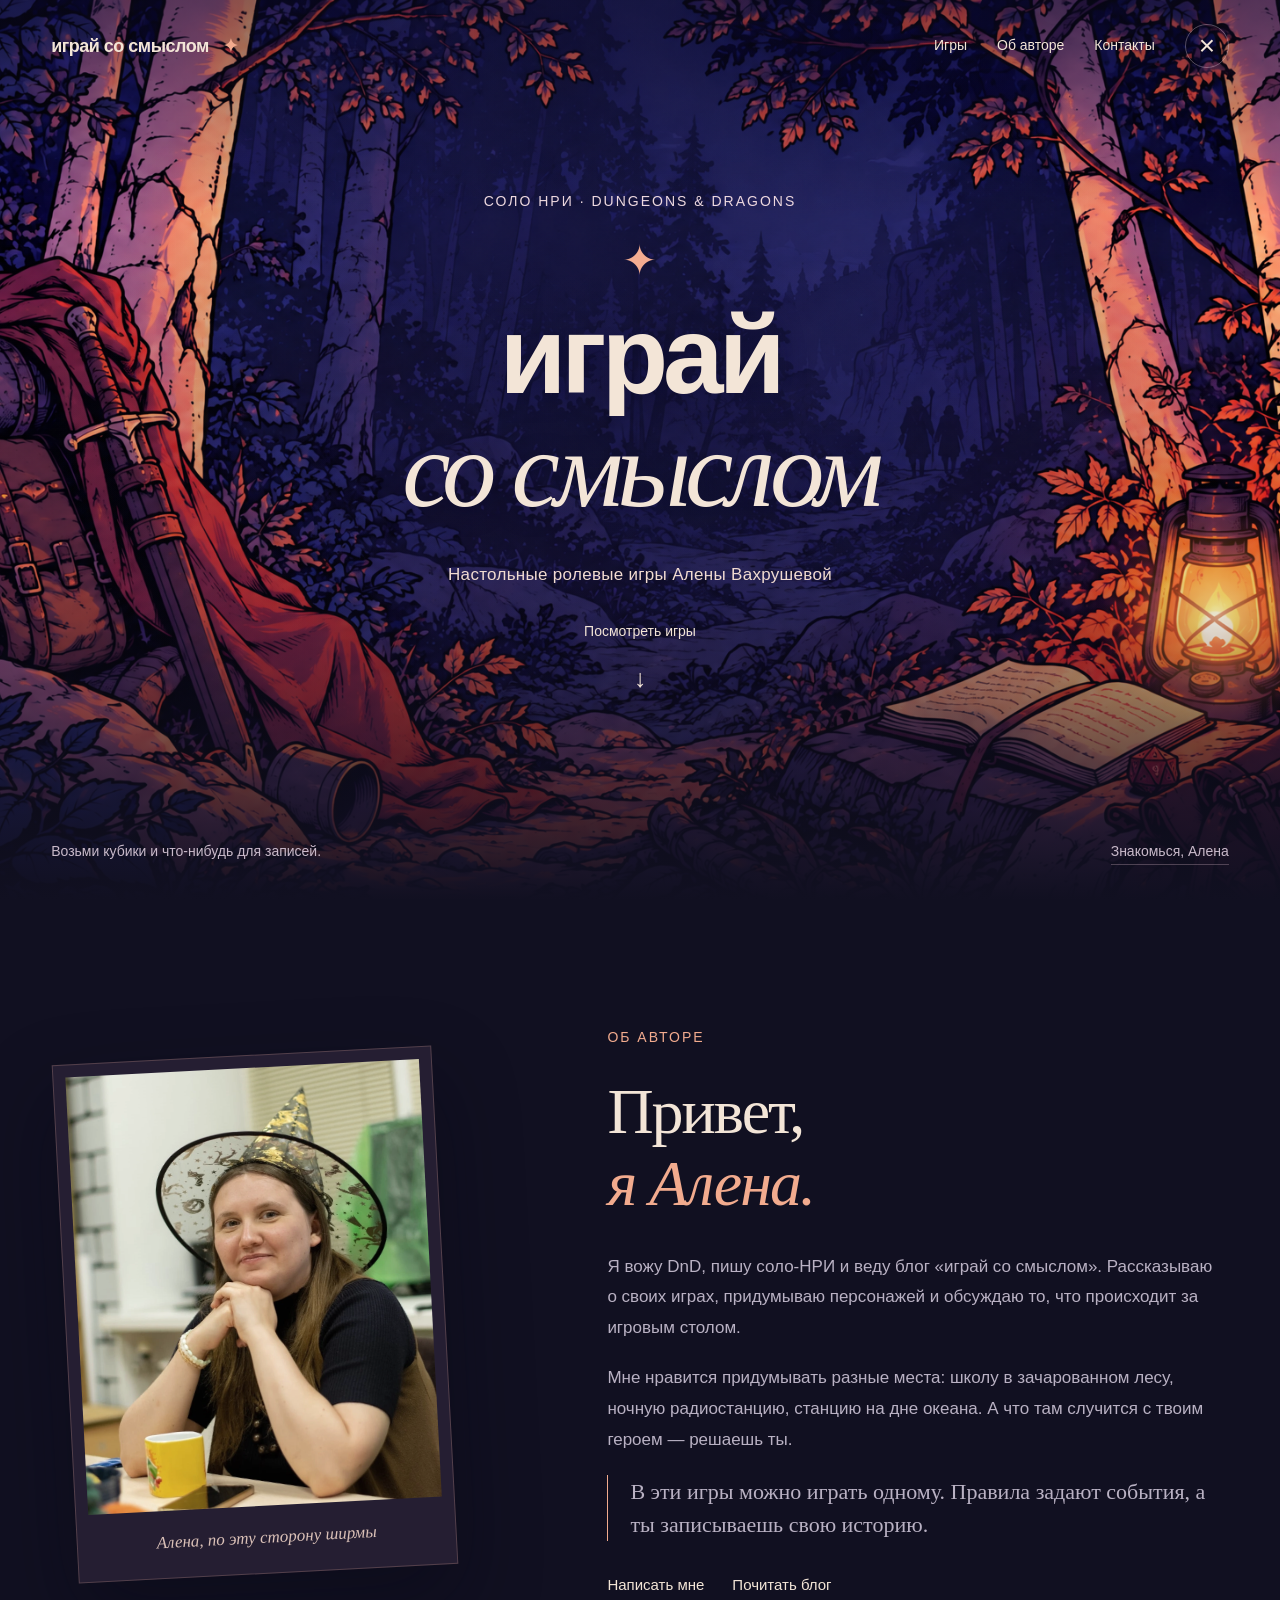
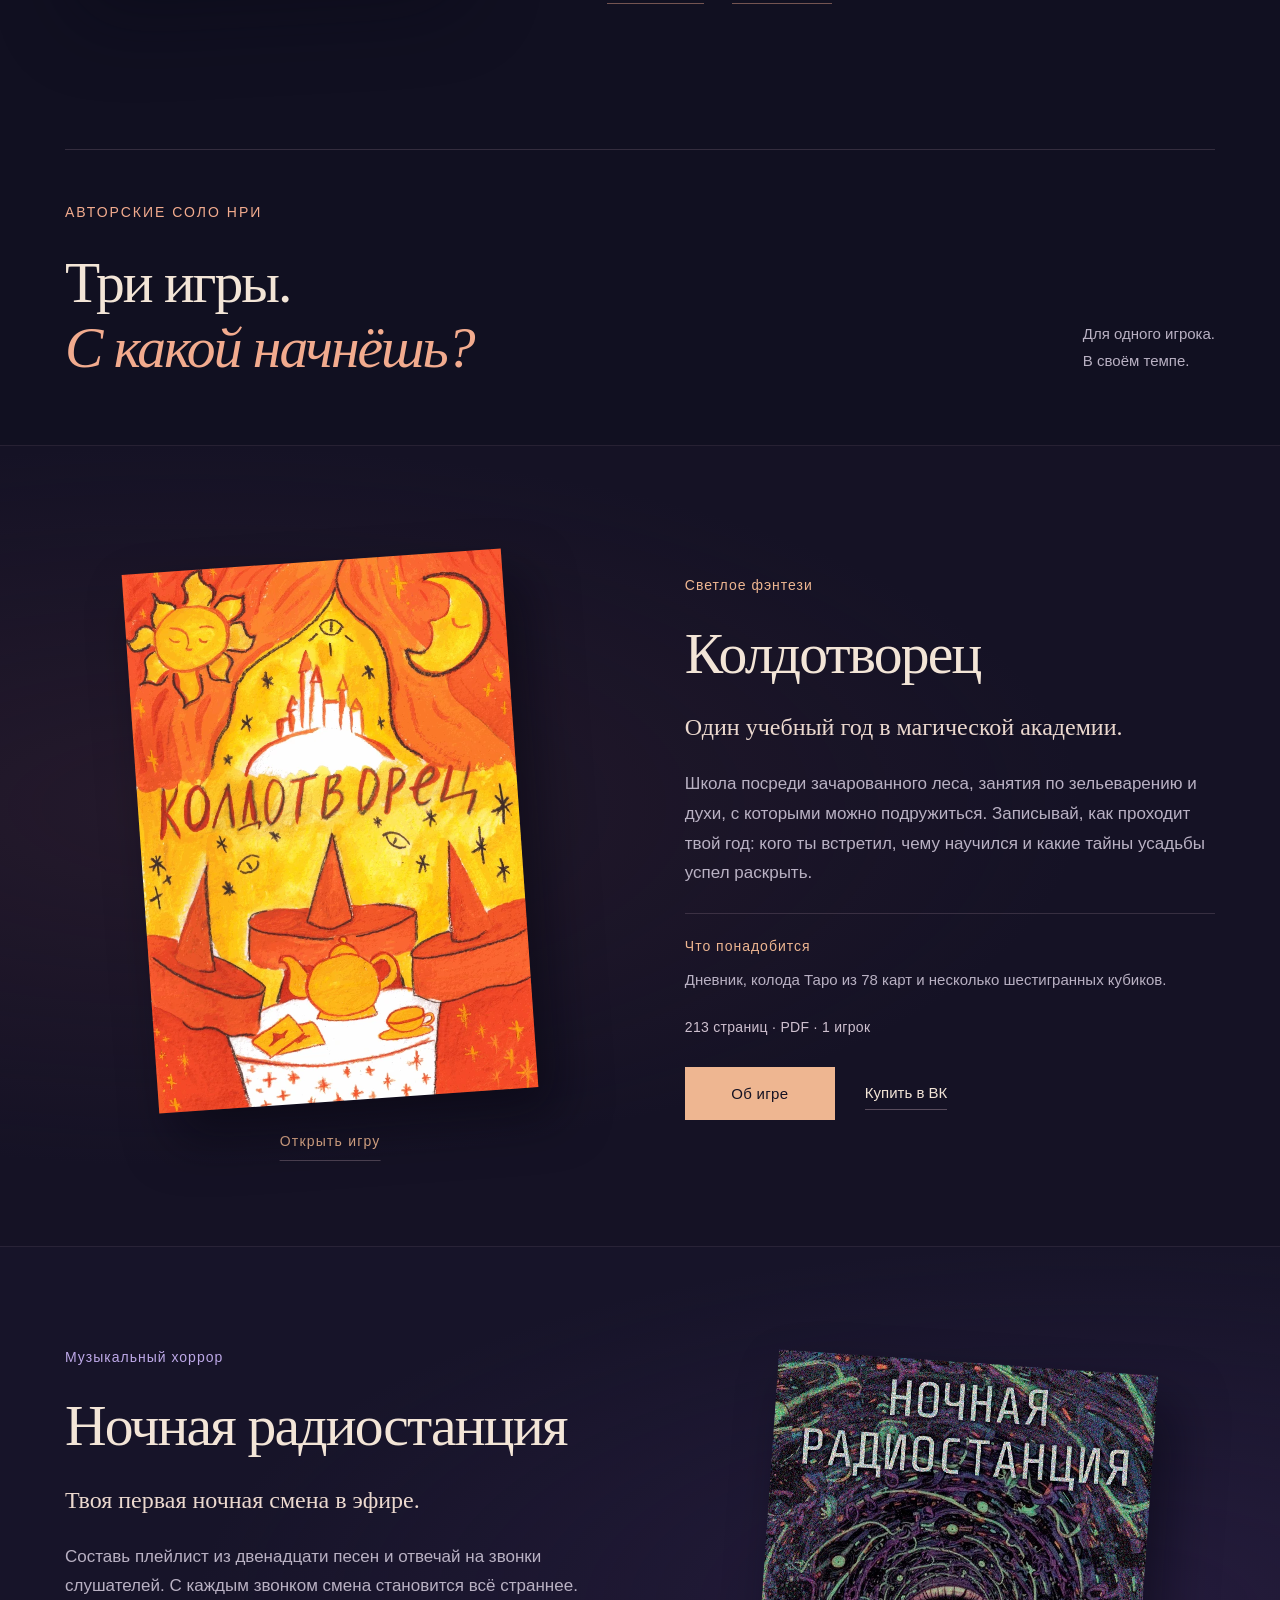
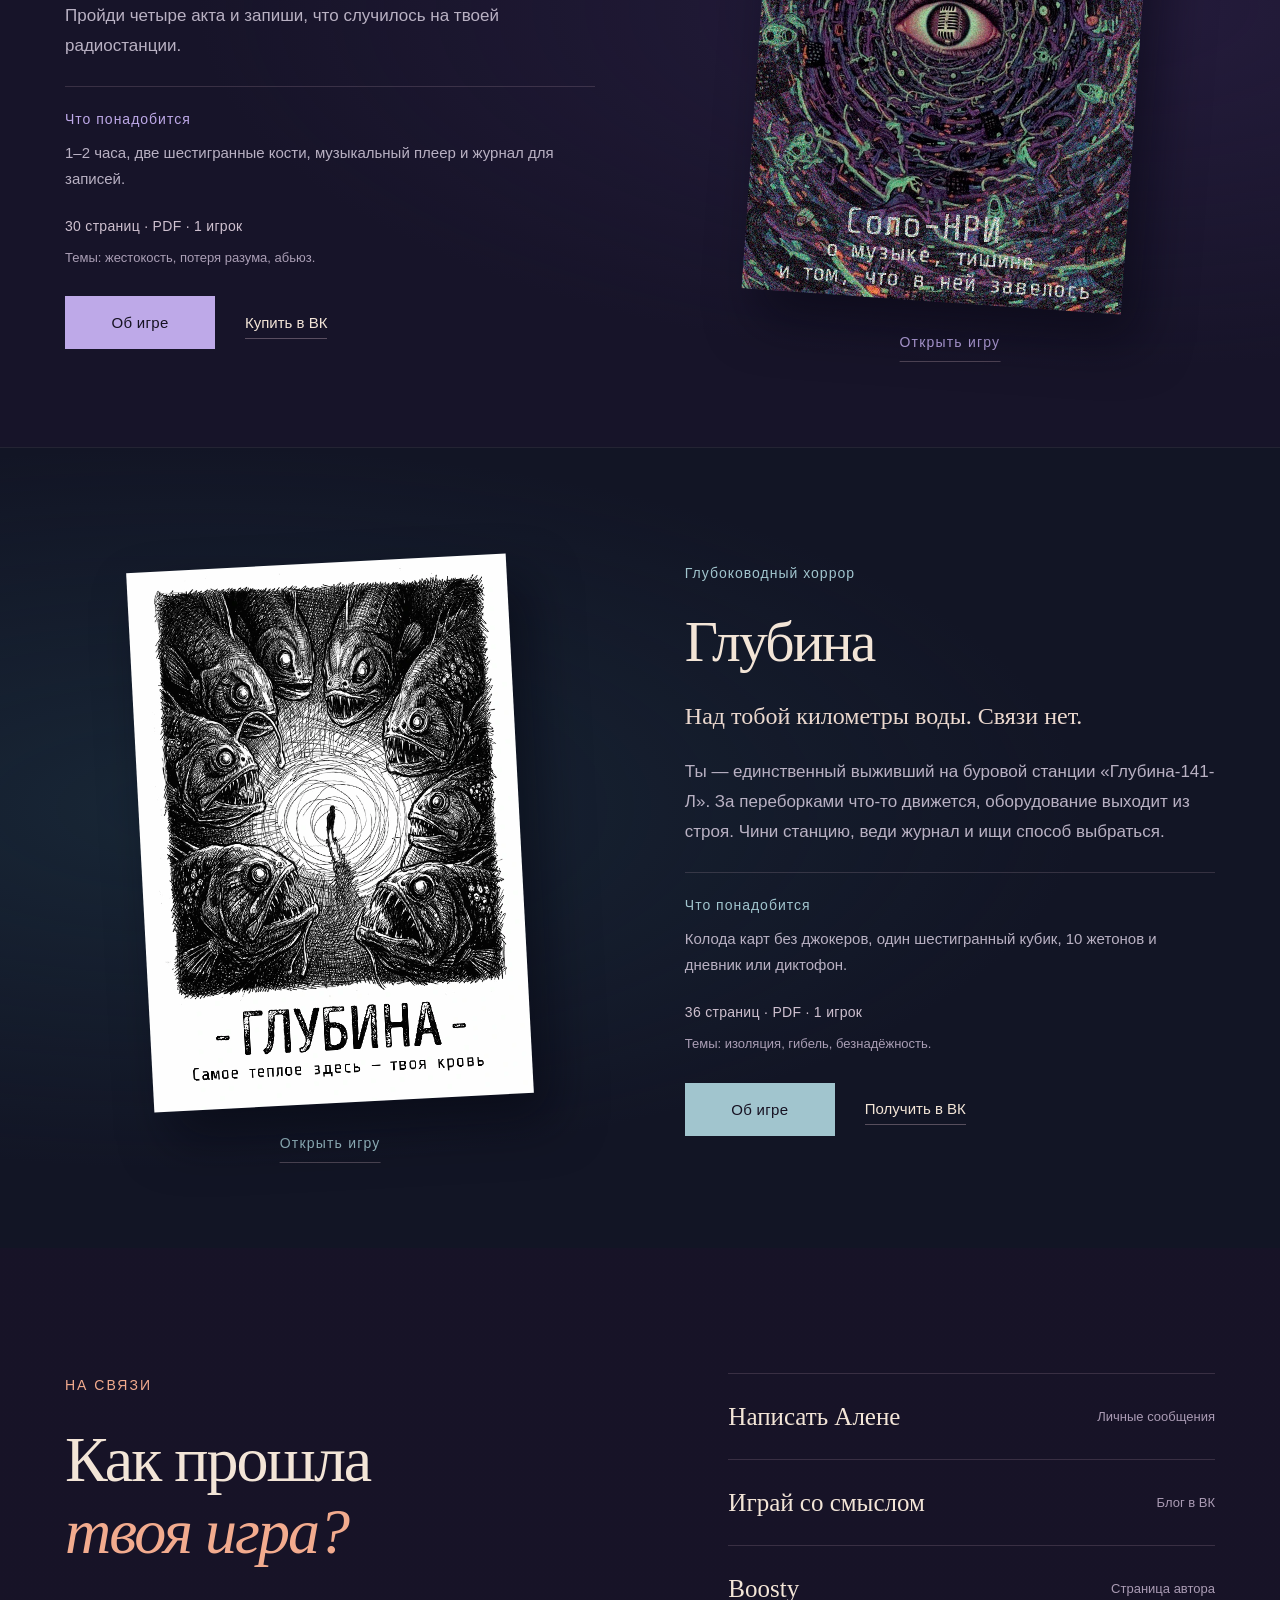
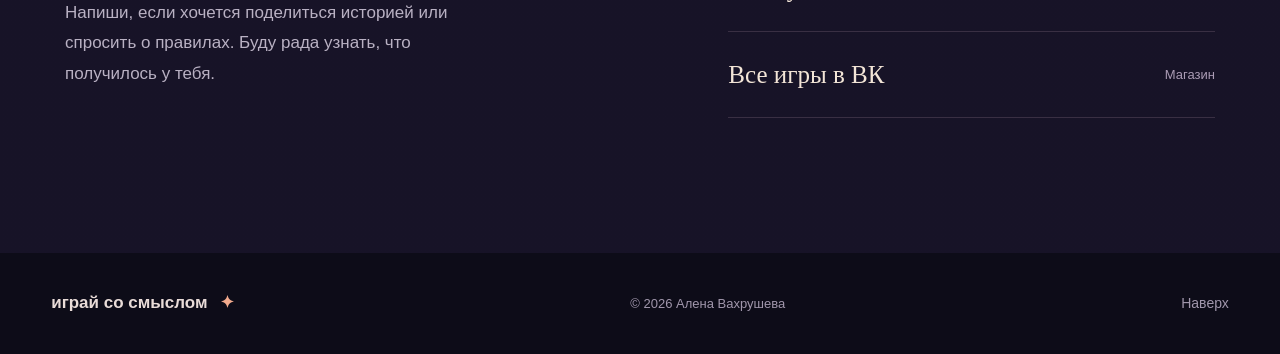
==== commit 8f725f2d: "Publish full site on GitHub Pages without redirects" ====
--- a/index.html
+++ b/index.html
@@ -1 +1,52 @@
-<!doctype html><html lang="ru"><head><meta charset="utf-8"><meta http-equiv="refresh" content="0; url=https://dnd-with-meaning.jamesladwig87654.chatgpt.site/"><meta name="robots" content="noindex"><title>Играй со смыслом</title><script>location.replace("https://dnd-with-meaning.jamesladwig87654.chatgpt.site/");</script></head><body><p>Переход на <a href="https://dnd-with-meaning.jamesladwig87654.chatgpt.site/">Играй со смыслом</a>…</p></body></html>
+<!doctype html><html lang="ru"><head><meta charset="utf-8"><meta name="viewport" content="width=device-width,initial-scale=1"><title>Играй со смыслом — Алена Вахрушева</title><style>/*! tailwindcss v4.2.1 | MIT License | https://tailwindcss.com */
+@layer properties{@supports (((-webkit-hyphens:none)) and (not (margin-trim:inline))) or ((-moz-orient:inline) and (not (color:rgb(from red r g b)))){*,:before,:after{--tw-translate-x:0;--tw-translate-y:0;--tw-translate-z:0;--tw-rotate-x:initial;--tw-rotate-y:initial;--tw-rotate-z:initial;--tw-skew-x:initial;--tw-skew-y:initial;--tw-scroll-snap-strictness:proximity;--tw-space-x-reverse:0;--tw-border-style:solid;--tw-leading:initial;--tw-font-weight:initial;--tw-tracking:initial;--tw-ordinal:initial;--tw-slashed-zero:initial;--tw-numeric-figure:initial;--tw-numeric-spacing:initial;--tw-numeric-fraction:initial;--tw-shadow:0 0 #0000;--tw-shadow-color:initial;--tw-shadow-alpha:100%;--tw-inset-shadow:0 0 #0000;--tw-inset-shadow-color:initial;--tw-inset-shadow-alpha:100%;--tw-ring-color:initial;--tw-ring-shadow:0 0 #0000;--tw-inset-ring-color:initial;--tw-inset-ring-shadow:0 0 #0000;--tw-ring-inset:initial;--tw-ring-offset-width:0px;--tw-ring-offset-color:#fff;--tw-ring-offset-shadow:0 0 #0000;--tw-outline-style:solid;--tw-duration:initial;--tw-ease:initial;--tw-content:"";--tw-scale-x:1;--tw-scale-y:1;--tw-scale-z:1;--tw-blur:initial;--tw-brightness:initial;--tw-contrast:initial;--tw-grayscale:initial;--tw-hue-rotate:initial;--tw-invert:initial;--tw-opacity:initial;--tw-saturate:initial;--tw-sepia:initial;--tw-drop-shadow:initial;--tw-drop-shadow-color:initial;--tw-drop-shadow-alpha:100%;--tw-drop-shadow-size:initial;--tw-backdrop-blur:initial;--tw-backdrop-brightness:initial;--tw-backdrop-contrast:initial;--tw-backdrop-grayscale:initial;--tw-backdrop-hue-rotate:initial;--tw-backdrop-invert:initial;--tw-backdrop-opacity:initial;--tw-backdrop-saturate:initial;--tw-backdrop-sepia:initial}::backdrop{--tw-translate-x:0;--tw-translate-y:0;--tw-translate-z:0;--tw-rotate-x:initial;--tw-rotate-y:initial;--tw-rotate-z:initial;--tw-skew-x:initial;--tw-skew-y:initial;--tw-scroll-snap-strictness:proximity;--tw-space-x-reverse:0;--tw-border-style:solid;--tw-leading:initial;--tw-font-weight:initial;--tw-tracking:initial;--tw-ordinal:initial;--tw-slashed-zero:initial;--tw-numeric-figure:initial;--tw-numeric-spacing:initial;--tw-numeric-fraction:initial;--tw-shadow:0 0 #0000;--tw-shadow-color:initial;--tw-shadow-alpha:100%;--tw-inset-shadow:0 0 #0000;--tw-inset-shadow-color:initial;--tw-inset-shadow-alpha:100%;--tw-ring-color:initial;--tw-ring-shadow:0 0 #0000;--tw-inset-ring-color:initial;--tw-inset-ring-shadow:0 0 #0000;--tw-ring-inset:initial;--tw-ring-offset-width:0px;--tw-ring-offset-color:#fff;--tw-ring-offset-shadow:0 0 #0000;--tw-outline-style:solid;--tw-duration:initial;--tw-ease:initial;--tw-content:"";--tw-scale-x:1;--tw-scale-y:1;--tw-scale-z:1;--tw-blur:initial;--tw-brightness:initial;--tw-contrast:initial;--tw-grayscale:initial;--tw-hue-rotate:initial;--tw-invert:initial;--tw-opacity:initial;--tw-saturate:initial;--tw-sepia:initial;--tw-drop-shadow:initial;--tw-drop-shadow-color:initial;--tw-drop-shadow-alpha:100%;--tw-drop-shadow-size:initial;--tw-backdrop-blur:initial;--tw-backdrop-brightness:initial;--tw-backdrop-contrast:initial;--tw-backdrop-grayscale:initial;--tw-backdrop-hue-rotate:initial;--tw-backdrop-invert:initial;--tw-backdrop-opacity:initial;--tw-backdrop-saturate:initial;--tw-backdrop-sepia:initial}}}@layer theme{:root,:host{--font-sans:ui-sans-serif, system-ui, sans-serif, "Apple Color Emoji", "Segoe UI Emoji", "Segoe UI Symbol", "Noto Color Emoji";--font-mono:ui-monospace, SFMono-Regular, Menlo, Monaco, Consolas, "Liberation Mono", "Courier New", monospace;--color-black:#000;--color-white:#fff;--spacing:.25rem;--container-xs:20rem;--container-sm:24rem;--text-xs:.75rem;--text-xs--line-height:calc(1 / .75);--text-sm:.875rem;--text-sm--line-height:calc(1.25 / .875);--text-base:1rem;--text-base--line-height:calc(1.5 / 1);--font-weight-normal:400;--font-weight-medium:500;--tracking-tight:-.025em;--tracking-widest:.1em;--leading-tight:1.25;--leading-snug:1.375;--leading-normal:1.5;--leading-relaxed:1.625;--radius-sm:.25rem;--radius-md:.375rem;--radius-lg:.5rem;--radius-xl:.75rem;--radius-2xl:1rem;--radius-4xl:2rem;--ease-in-out:cubic-bezier(.4, 0, .2, 1);--animate-spin:spin 1s linear infinite;--animate-pulse:pulse 2s cubic-bezier(.4, 0, .6, 1) infinite;--blur-xs:4px;--aspect-video:16 / 9;--default-transition-duration:.15s;--default-transition-timing-function:cubic-bezier(.4, 0, .2, 1);--default-font-family:var(--font-sans);--default-mono-font-family:var(--font-mono)}}@layer base{*,:after,:before{box-sizing:border-box;border:0 solid;margin:0;padding:0}::backdrop{box-sizing:border-box;border:0 solid;margin:0;padding:0}::file-selector-button{box-sizing:border-box;border:0 solid;margin:0;padding:0}html,:host{-webkit-text-size-adjust:100%;tab-size:4;line-height:1.5;font-family:var(--default-font-family,ui-sans-serif, system-ui, sans-serif, "Apple Color Emoji", "Segoe UI Emoji", "Segoe UI Symbol", "Noto Color Emoji");font-feature-settings:var(--default-font-feature-settings,normal);font-variation-settings:var(--default-font-variation-settings,normal);-webkit-tap-highlight-color:transparent}hr{height:0;color:inherit;border-top-width:1px}abbr:where([title]){-webkit-text-decoration:underline dotted;text-decoration:underline dotted}h1,h2,h3,h4,h5,h6{font-size:inherit;font-weight:inherit}a{color:inherit;-webkit-text-decoration:inherit;-webkit-text-decoration:inherit;-webkit-text-decoration:inherit;-webkit-text-decoration:inherit;text-decoration:inherit}b,strong{font-weight:bolder}code,kbd,samp,pre{font-family:var(--default-mono-font-family,ui-monospace, SFMono-Regular, Menlo, Monaco, Consolas, "Liberation Mono", "Courier New", monospace);font-feature-settings:var(--default-mono-font-feature-settings,normal);font-variation-settings:var(--default-mono-font-variation-settings,normal);font-size:1em}small{font-size:80%}sub,sup{vertical-align:baseline;font-size:75%;line-height:0;position:relative}sub{bottom:-.25em}sup{top:-.5em}table{text-indent:0;border-color:inherit;border-collapse:collapse}:-moz-focusring{outline:auto}progress{vertical-align:baseline}summary{display:list-item}ol,ul,menu{list-style:none}img,svg,video,canvas,audio,iframe,embed,object{vertical-align:middle;display:block}img,video{max-width:100%;height:auto}button,input,select,optgroup,textarea{font:inherit;font-feature-settings:inherit;font-variation-settings:inherit;letter-spacing:inherit;color:inherit;opacity:1;background-color:#0000;border-radius:0}::file-selector-button{font:inherit;font-feature-settings:inherit;font-variation-settings:inherit;letter-spacing:inherit;color:inherit;opacity:1;background-color:#0000;border-radius:0}:where(select:is([multiple],[size])) optgroup{font-weight:bolder}:where(select:is([multiple],[size])) optgroup option{padding-inline-start:20px}::file-selector-button{margin-inline-end:4px}::placeholder{opacity:1}@supports (not ((-webkit-appearance:-apple-pay-button))) or (contain-intrinsic-size:1px){::placeholder{color:currentColor}@supports (color:color-mix(in lab, red, red)){::placeholder{color:color-mix(in oklab, currentcolor 50%, transparent)}}}textarea{resize:vertical}::-webkit-search-decoration{-webkit-appearance:none}::-webkit-date-and-time-value{min-height:1lh;text-align:inherit}::-webkit-datetime-edit{display:inline-flex}::-webkit-datetime-edit-fields-wrapper{padding:0}::-webkit-datetime-edit{padding-block:0}::-webkit-datetime-edit-year-field{padding-block:0}::-webkit-datetime-edit-month-field{padding-block:0}::-webkit-datetime-edit-day-field{padding-block:0}::-webkit-datetime-edit-hour-field{padding-block:0}::-webkit-datetime-edit-minute-field{padding-block:0}::-webkit-datetime-edit-second-field{padding-block:0}::-webkit-datetime-edit-millisecond-field{padding-block:0}::-webkit-datetime-edit-meridiem-field{padding-block:0}::-webkit-calendar-picker-indicator{line-height:1}:-moz-ui-invalid{box-shadow:none}button,input:where([type=button],[type=reset],[type=submit]){-webkit-appearance:button;appearance:button}::file-selector-button{-webkit-appearance:button;appearance:button}::-webkit-inner-spin-button{height:auto}::-webkit-outer-spin-button{height:auto}[hidden]:where(:not([hidden=until-found])){display:none!important}}@layer components;@layer utilities{.\@container\/card-header{container:card-header/inline-size}.\@container\/field-group{container:field-group/inline-size}.pointer-events-auto{pointer-events:auto}.pointer-events-none{pointer-events:none}.invisible{visibility:hidden}.sr-only{clip-path:inset(50%);white-space:nowrap;border-width:0;width:1px;height:1px;margin:-1px;padding:0;position:absolute;overflow:hidden}.absolute{position:absolute}.fixed{position:fixed}.relative{position:relative}.inset-0{inset:calc(var(--spacing) * 0)}.inset-x-0{inset-inline:calc(var(--spacing) * 0)}.inset-x-4{inset-inline:calc(var(--spacing) * 4)}.inset-y-0{inset-block:calc(var(--spacing) * 0)}.inset-s-1\/2{inset-inline-start:50%}.start{inset-inline-start:var(--spacing)}.end{inset-inline-end:var(--spacing)}.-top-12{top:calc(var(--spacing) * -12)}.top-0{top:calc(var(--spacing) * 0)}.top-1\.5{top:calc(var(--spacing) * 1.5)}.top-1\/2{top:50%}.top-1\/3{top:33.3333%}.top-2{top:calc(var(--spacing) * 2)}.top-3{top:calc(var(--spacing) * 3)}.top-3\.5{top:calc(var(--spacing) * 3.5)}.top-\[60\%\]{top:60%}.top-full{top:100%}.top-px{top:1px}.-right-12{right:calc(var(--spacing) * -12)}.right-0{right:calc(var(--spacing) * 0)}.right-1{right:calc(var(--spacing) * 1)}.right-2{right:calc(var(--spacing) * 2)}.right-2\.5{right:calc(var(--spacing) * 2.5)}.right-3{right:calc(var(--spacing) * 3)}.-bottom-12{bottom:calc(var(--spacing) * -12)}.bottom-0{bottom:calc(var(--spacing) * 0)}.bottom-4{bottom:calc(var(--spacing) * 4)}.-left-12{left:calc(var(--spacing) * -12)}.left-1\.5{left:calc(var(--spacing) * 1.5)}.left-1\/2{left:50%}.left-3{left:calc(var(--spacing) * 3)}.isolate{isolation:isolate}.z-0{z-index:0}.z-1{z-index:1}.z-10{z-index:10}.z-20{z-index:20}.z-50{z-index:50}.z-\[calc\(1000-var\(--toast-index\)\)\]{z-index:calc(1000 - var(--toast-index))}.order-first{order:-9999}.order-last{order:9999}.col-start-2{grid-column-start:2}.row-span-2{grid-row:span 2/span 2}.row-start-1{grid-row-start:1}.m-\(--drawer-inset\,0px\){margin:var(--drawer-inset,0px)}.-mx-1{margin-inline:calc(var(--spacing) * -1)}.-mx-4{margin-inline:calc(var(--spacing) * -4)}.mx-2{margin-inline:calc(var(--spacing) * 2)}.mx-3\.5{margin-inline:calc(var(--spacing) * 3.5)}.mx-auto{margin-inline:auto}.-my-2{margin-block:calc(var(--spacing) * -2)}.my-0\.5{margin-block:calc(var(--spacing) * .5)}.my-1{margin-block:calc(var(--spacing) * 1)}.my-2{margin-block:calc(var(--spacing) * 2)}.my-auto{margin-block:auto}.-mt-4{margin-top:calc(var(--spacing) * -4)}.mt-0\.5{margin-top:calc(var(--spacing) * .5)}.mt-2{margin-top:calc(var(--spacing) * 2)}.mt-4{margin-top:calc(var(--spacing) * 4)}.mt-auto{margin-top:auto}.-mb-4{margin-bottom:calc(var(--spacing) * -4)}.mb-1\.5{margin-bottom:calc(var(--spacing) * 1.5)}.mb-2{margin-bottom:calc(var(--spacing) * 2)}.-ml-1{margin-left:calc(var(--spacing) * -1)}.-ml-4{margin-left:calc(var(--spacing) * -4)}.ml-1{margin-left:calc(var(--spacing) * 1)}.ml-4{margin-left:calc(var(--spacing) * 4)}.ml-auto{margin-left:auto}.line-clamp-1{-webkit-line-clamp:1;-webkit-box-orient:vertical;display:-webkit-box;overflow:hidden}.line-clamp-2{-webkit-line-clamp:2;-webkit-box-orient:vertical;display:-webkit-box;overflow:hidden}.block{display:block}.flex{display:flex}.grid{display:grid}.hidden{display:none}.inline-flex{display:inline-flex}.table{display:table}.table-caption{display:table-caption}.table-cell{display:table-cell}.table-row{display:table-row}.field-sizing-content{field-sizing:content}.aspect-\(--ratio\){aspect-ratio:var(--ratio)}.aspect-square{aspect-ratio:1}.aspect-video{aspect-ratio:var(--aspect-video)}.size-\(--cell-size\){width:var(--cell-size);height:var(--cell-size)}.size-2{width:calc(var(--spacing) * 2);height:calc(var(--spacing) * 2)}.size-2\.5{width:calc(var(--spacing) * 2.5);height:calc(var(--spacing) * 2.5)}.size-3{width:calc(var(--spacing) * 3);height:calc(var(--spacing) * 3)}.size-4{width:calc(var(--spacing) * 4);height:calc(var(--spacing) * 4)}.size-5{width:calc(var(--spacing) * 5);height:calc(var(--spacing) * 5)}.size-6{width:calc(var(--spacing) * 6);height:calc(var(--spacing) * 6)}.size-7{width:calc(var(--spacing) * 7);height:calc(var(--spacing) * 7)}.size-8{width:calc(var(--spacing) * 8);height:calc(var(--spacing) * 8)}.size-9{width:calc(var(--spacing) * 9);height:calc(var(--spacing) * 9)}.size-10{width:calc(var(--spacing) * 10);height:calc(var(--spacing) * 10)}.size-auto{width:auto;height:auto}.size-full{width:100%;height:100%}.h-\(--accordion-panel-height\){height:var(--accordion-panel-height)}.h-\(--cell-size\){height:var(--cell-size)}.h-\(--drawer-content-height\){height:var(--drawer-content-height)}.h-\(--height\){height:var(--height)}.h-\(--popup-height\){height:var(--popup-height)}.h-\(--positioner-height\){height:var(--positioner-height)}.h-1{height:calc(var(--spacing) * 1)}.h-1\.5{height:calc(var(--spacing) * 1.5)}.h-2{height:calc(var(--spacing) * 2)}.h-2\.5{height:calc(var(--spacing) * 2.5)}.h-4{height:calc(var(--spacing) * 4)}.h-5{height:calc(var(--spacing) * 5)}.h-6{height:calc(var(--spacing) * 6)}.h-7{height:calc(var(--spacing) * 7)}.h-8{height:calc(var(--spacing) * 8)}.h-8\!{height:calc(var(--spacing) * 8)!important}.h-9{height:calc(var(--spacing) * 9)}.h-10{height:calc(var(--spacing) * 10)}.h-12{height:calc(var(--spacing) * 12)}.h-\[calc\(--spacing\(5\.25\)\)\]{height:calc(calc(var(--spacing) * 5.25))}.h-\[calc\(100\%-1px\)\]{height:calc(100% - 1px)}.h-auto{height:auto}.h-full{height:100%}.h-max{height:max-content}.h-px{height:1px}.h-svh{height:100svh}.max-h-\(--available-height\){max-height:var(--available-height)}.max-h-\(--drawer-content-max-height\,none\){max-height:var(--drawer-content-max-height,none)}.max-h-72{max-height:calc(var(--spacing) * 72)}.max-h-\[min\(calc\(--spacing\(72\)---spacing\(9\)\)\,calc\(var\(--available-height\)---spacing\(9\)\)\)\]{max-height:min(calc(calc(var(--spacing) * 72) - calc(var(--spacing) * 9)), calc(var(--available-height) - calc(var(--spacing) * 9)))}.min-h-0{min-height:calc(var(--spacing) * 0)}.min-h-4{min-height:calc(var(--spacing) * 4)}.min-h-8{min-height:calc(var(--spacing) * 8)}.min-h-16{min-height:calc(var(--spacing) * 16)}.min-h-dvh{min-height:100dvh}.min-h-full{min-height:100%}.min-h-svh{min-height:100svh}.w-\(--anchor-width\){width:var(--anchor-width)}.w-\(--cell-size\){width:var(--cell-size)}.w-\(--drawer-content-width\,auto\){width:var(--drawer-content-width,auto)}.w-\(--popup-width\){width:var(--popup-width)}.w-\(--positioner-width\){width:var(--positioner-width)}.w-\(--sidebar-width\){width:var(--sidebar-width)}.w-0{width:calc(var(--spacing) * 0)}.w-1{width:calc(var(--spacing) * 1)}.w-2{width:calc(var(--spacing) * 2)}.w-2\.5{width:calc(var(--spacing) * 2.5)}.w-4{width:calc(var(--spacing) * 4)}.w-5{width:calc(var(--spacing) * 5)}.w-10{width:calc(var(--spacing) * 10)}.w-24{width:calc(var(--spacing) * 24)}.w-64{width:calc(var(--spacing) * 64)}.w-72{width:calc(var(--spacing) * 72)}.w-auto{width:auto}.w-fit{width:fit-content}.w-full{width:100%}.w-max{width:max-content}.w-px{width:1px}.max-w-\(--available-width\){max-width:var(--available-width)}.max-w-\(--skeleton-width\){max-width:var(--skeleton-width)}.max-w-\[80\%\]{max-width:80%}.max-w-\[calc\(100\%-2rem\)\]{max-width:calc(100% - 2rem)}.max-w-full{max-width:100%}.max-w-max{max-width:max-content}.max-w-sm{max-width:var(--container-sm)}.max-w-xs{max-width:var(--container-xs)}.min-w-\(--cell-size\){min-width:var(--cell-size)}.min-w-0{min-width:calc(var(--spacing) * 0)}.min-w-5{min-width:calc(var(--spacing) * 5)}.min-w-7{min-width:calc(var(--spacing) * 7)}.min-w-8{min-width:calc(var(--spacing) * 8)}.min-w-9{min-width:calc(var(--spacing) * 9)}.min-w-16{min-width:calc(var(--spacing) * 16)}.min-w-32{min-width:calc(var(--spacing) * 32)}.min-w-36{min-width:calc(var(--spacing) * 36)}.min-w-40{min-width:calc(var(--spacing) * 40)}.min-w-\[96px\]{min-width:96px}.min-w-\[calc\(var\(--anchor-width\)\+--spacing\(7\)\)\]{min-width:calc(var(--anchor-width) + calc(var(--spacing) * 7))}.flex-1{flex:1}.shrink-0{flex-shrink:0}.grow{flex-grow:1}.grow-0{flex-grow:0}.basis-full{flex-basis:100%}.caption-bottom{caption-side:bottom}.border-collapse{border-collapse:collapse}.origin-\(--transform-origin\){transform-origin:var(--transform-origin)}.origin-bottom{transform-origin:bottom}.-translate-x-1\/2{--tw-translate-x:calc(calc(1 / 2 * 100%) * -1);translate:var(--tw-translate-x) var(--tw-translate-y)}.-translate-x-px{--tw-translate-x:-1px;translate:var(--tw-translate-x) var(--tw-translate-y)}.translate-x-px{--tw-translate-x:1px;translate:var(--tw-translate-x) var(--tw-translate-y)}.-translate-y-1\/2{--tw-translate-y:calc(calc(1 / 2 * 100%) * -1);translate:var(--tw-translate-x) var(--tw-translate-y)}.-translate-y-3\/4{--tw-translate-y:calc(calc(3 / 4 * 100%) * -1);translate:var(--tw-translate-x) var(--tw-translate-y)}.translate-y-0{--tw-translate-y:calc(var(--spacing) * 0);translate:var(--tw-translate-x) var(--tw-translate-y)}.translate-y-3\/4{--tw-translate-y:calc(3 / 4 * 100%);translate:var(--tw-translate-x) var(--tw-translate-y)}.translate-y-\[calc\(-50\%-2px\)\]{--tw-translate-y:calc(-50% - 2px);translate:var(--tw-translate-x) var(--tw-translate-y)}.rotate-45{rotate:45deg}.rotate-90{rotate:90deg}.\[transform\:translateX\(var\(--toast-swipe-movement-x\)\)_translateY\(calc\(var\(--toast-swipe-movement-y\)-\(var\(--toast-index\)\*var\(--peek\)\)-\(var\(--shrink\)\*var\(--height\)\)\)\)_scale\(var\(--scale\)\)\]{transform:translateX(var(--toast-swipe-movement-x)) translateY(calc(var(--toast-swipe-movement-y) - (var(--toast-index) * var(--peek)) - (var(--shrink) * var(--height)))) scale(var(--scale))}.transform-\[translate3d\(var\(--translate-x\,0px\)\,var\(--translate-y\,0px\)\,0\)_scale\(var\(--stack-scale\)\)\]{transform:translate3d(var(--translate-x,0px),var(--translate-y,0px),0) scale(var(--stack-scale))}.animate-pulse{animation:var(--animate-pulse)}.animate-spin{animation:var(--animate-spin)}.cursor-default{cursor:default}.cursor-grab{cursor:grab}.cursor-text{cursor:text}.touch-manipulation{touch-action:manipulation}.touch-none{touch-action:none}.resize{resize:both}.resize-none{resize:none}.snap-x{scroll-snap-type:x var(--tw-scroll-snap-strictness)}.snap-mandatory{--tw-scroll-snap-strictness:mandatory}.scroll-my-1{scroll-margin-block:calc(var(--spacing) * 1)}.scroll-px-1{scroll-padding-inline:calc(var(--spacing) * 1)}.scroll-py-1{scroll-padding-block:calc(var(--spacing) * 1)}.list-disc{list-style-type:disc}.list-none{list-style-type:none}.appearance-none{-webkit-appearance:none;appearance:none}.auto-rows-min{grid-auto-rows:min-content}.grid-rows-\[auto_1fr\]{grid-template-rows:auto 1fr}.flex-col{flex-direction:column}.flex-col-reverse{flex-direction:column-reverse}.flex-row{flex-direction:row}.flex-wrap{flex-wrap:wrap}.place-content-center{place-content:center}.place-items-center{place-items:center}.items-center{align-items:center}.items-end{align-items:flex-end}.items-start{align-items:flex-start}.items-stretch{align-items:stretch}.justify-between{justify-content:space-between}.justify-center{justify-content:center}.justify-start{justify-content:flex-start}.gap-\(--card-spacing\){gap:var(--card-spacing)}.gap-0{gap:calc(var(--spacing) * 0)}.gap-0\.5{gap:calc(var(--spacing) * .5)}.gap-1{gap:calc(var(--spacing) * 1)}.gap-1\.5{gap:calc(var(--spacing) * 1.5)}.gap-2{gap:calc(var(--spacing) * 2)}.gap-2\.5{gap:calc(var(--spacing) * 2.5)}.gap-3{gap:calc(var(--spacing) * 3)}.gap-4{gap:calc(var(--spacing) * 4)}.gap-5{gap:calc(var(--spacing) * 5)}.gap-6{gap:calc(var(--spacing) * 6)}.gap-\[--spacing\(var\(--gap\)\)\]{gap:calc(var(--spacing) * var(--gap))}:where(.-space-x-2>:not(:last-child)){--tw-space-x-reverse:0;margin-inline-start:calc(calc(var(--spacing) * -2) * var(--tw-space-x-reverse));margin-inline-end:calc(calc(var(--spacing) * -2) * calc(1 - var(--tw-space-x-reverse)))}.self-end{align-self:flex-end}.self-start{align-self:flex-start}.self-stretch{align-self:stretch}.justify-self-end{justify-self:flex-end}.truncate{text-overflow:ellipsis;white-space:nowrap;overflow:hidden}.overflow-auto{overflow:auto}.overflow-hidden{overflow:hidden}.overflow-x-auto{overflow-x:auto}.overflow-x-hidden{overflow-x:hidden}.overflow-y-auto{overflow-y:auto}.overscroll-contain{overscroll-behavior:contain}.overscroll-x-contain{overscroll-behavior-x:contain}.rounded-\(--cell-radius\){border-radius:var(--cell-radius)}.rounded-2xl{border-radius:var(--radius-2xl)}.rounded-4xl{border-radius:var(--radius-4xl)}.rounded-\[2px\]{border-radius:2px}.rounded-\[4px\]{border-radius:4px}.rounded-\[calc\(var\(--radius\)-3px\)\]{border-radius:calc(var(--radius) - 3px)}.rounded-\[inherit\]{border-radius:inherit}.rounded-\[min\(var\(--radius-md\)\,10px\)\]{border-radius:min(var(--radius-md), 10px)}.rounded-\[min\(var\(--radius-md\)\,12px\)\]{border-radius:min(var(--radius-md), 12px)}.rounded-full{border-radius:2147483647px}.rounded-lg{border-radius:var(--radius-lg)}.rounded-lg\!{border-radius:var(--radius-lg)!important}.rounded-md{border-radius:var(--radius-md)}.rounded-none{border-radius:0}.rounded-sm{border-radius:var(--radius-sm)}.rounded-xl{border-radius:var(--radius-xl)}.rounded-xl\!{border-radius:var(--radius-xl)!important}.rounded-t-xl{border-top-left-radius:var(--radius-xl);border-top-right-radius:var(--radius-xl)}.rounded-l-\(--cell-radius\){border-top-left-radius:var(--cell-radius);border-bottom-left-radius:var(--cell-radius)}.rounded-tl-sm{border-top-left-radius:var(--radius-sm)}.rounded-r-\(--cell-radius\){border-top-right-radius:var(--cell-radius);border-bottom-right-radius:var(--cell-radius)}.rounded-b-xl{border-bottom-right-radius:var(--radius-xl);border-bottom-left-radius:var(--radius-xl)}.border{border-style:var(--tw-border-style);border-width:1px}.border-0{border-style:var(--tw-border-style);border-width:0}.border-\[1\.5px\]{border-style:var(--tw-border-style);border-width:1.5px}.border-y{border-block-style:var(--tw-border-style);border-block-width:1px}.border-t{border-top-style:var(--tw-border-style);border-top-width:1px}.border-r{border-right-style:var(--tw-border-style);border-right-width:1px}.border-b{border-bottom-style:var(--tw-border-style);border-bottom-width:1px}.border-l{border-left-style:var(--tw-border-style);border-left-width:1px}.border-dashed{--tw-border-style:dashed;border-style:dashed}.border-none{--tw-border-style:none;border-style:none}.border-\(--color-border\){border-color:var(--color-border)}.border-transparent{border-color:#0000}.bg-\(--color-bg\){background-color:var(--color-bg)}.bg-\[Canvas\]{background-color:canvas}.bg-black\/10{background-color:#0000001a}@supports (color:color-mix(in lab, red, red)){.bg-black\/10{background-color:color-mix(in oklab, var(--color-black) 10%, transparent)}}.bg-transparent{background-color:#0000}.bg-white{background-color:var(--color-white)}.bg-clip-padding{background-clip:padding-box}.object-cover{object-fit:cover}.p-\(--card-spacing\){padding:var(--card-spacing)}.p-0{padding:calc(var(--spacing) * 0)}.p-1{padding:calc(var(--spacing) * 1)}.p-2{padding:calc(var(--spacing) * 2)}.p-2\.5{padding:calc(var(--spacing) * 2.5)}.p-4{padding:calc(var(--spacing) * 4)}.p-6{padding:calc(var(--spacing) * 6)}.p-\[3px\]{padding:3px}.p-px{padding:1px}.px-\(--card-spacing\){padding-inline:var(--card-spacing)}.px-\(--cell-size\){padding-inline:var(--cell-size)}.px-1{padding-inline:calc(var(--spacing) * 1)}.px-1\.5{padding-inline:calc(var(--spacing) * 1.5)}.px-2{padding-inline:calc(var(--spacing) * 2)}.px-2\.5{padding-inline:calc(var(--spacing) * 2.5)}.px-3{padding-inline:calc(var(--spacing) * 3)}.py-\(--card-spacing\){padding-block:var(--card-spacing)}.py-0\.5{padding-block:calc(var(--spacing) * .5)}.py-1{padding-block:calc(var(--spacing) * 1)}.py-1\.5{padding-block:calc(var(--spacing) * 1.5)}.py-2{padding-block:calc(var(--spacing) * 2)}.py-2\.5{padding-block:calc(var(--spacing) * 2.5)}.py-6{padding-block:calc(var(--spacing) * 6)}.py-\[2px\]{padding-block:2px}.pt-0{padding-top:calc(var(--spacing) * 0)}.pt-2{padding-top:calc(var(--spacing) * 2)}.pt-3{padding-top:calc(var(--spacing) * 3)}.pt-4{padding-top:calc(var(--spacing) * 4)}.pr-1\.5{padding-right:calc(var(--spacing) * 1.5)}.pr-1\.5\!{padding-right:calc(var(--spacing) * 1.5)!important}.pr-2{padding-right:calc(var(--spacing) * 2)}.pr-8{padding-right:calc(var(--spacing) * 8)}.pb-0{padding-bottom:calc(var(--spacing) * 0)}.pb-2{padding-bottom:calc(var(--spacing) * 2)}.pb-2\.5{padding-bottom:calc(var(--spacing) * 2.5)}.pb-3{padding-bottom:calc(var(--spacing) * 3)}.pl-1\.5{padding-left:calc(var(--spacing) * 1.5)}.pl-1\.5\!{padding-left:calc(var(--spacing) * 1.5)!important}.pl-2{padding-left:calc(var(--spacing) * 2)}.pl-2\.5{padding-left:calc(var(--spacing) * 2.5)}.pl-4{padding-left:calc(var(--spacing) * 4)}.pl-7{padding-left:calc(var(--spacing) * 7)}.text-center{text-align:center}.text-left{text-align:left}.align-middle{vertical-align:middle}.font-mono{font-family:var(--font-mono)}.font-sans{font-family:var(--font-sans)}.text-base{font-size:var(--text-base);line-height:var(--tw-leading,var(--text-base--line-height))}.text-sm{font-size:var(--text-sm);line-height:var(--tw-leading,var(--text-sm--line-height))}.text-sm\/relaxed{font-size:var(--text-sm);line-height:var(--leading-relaxed)}.text-xs{font-size:var(--text-xs);line-height:var(--tw-leading,var(--text-xs--line-height))}.text-\[0\.8rem\]{font-size:.8rem}.leading-none{--tw-leading:1;line-height:1}.leading-normal{--tw-leading:var(--leading-normal);line-height:var(--leading-normal)}.leading-relaxed{--tw-leading:var(--leading-relaxed);line-height:var(--leading-relaxed)}.leading-snug{--tw-leading:var(--leading-snug);line-height:var(--leading-snug)}.leading-tight{--tw-leading:var(--leading-tight);line-height:var(--leading-tight)}.font-medium{--tw-font-weight:var(--font-weight-medium);font-weight:var(--font-weight-medium)}.font-normal{--tw-font-weight:var(--font-weight-normal);font-weight:var(--font-weight-normal)}.tracking-tight{--tw-tracking:var(--tracking-tight);letter-spacing:var(--tracking-tight)}.tracking-widest{--tw-tracking:var(--tracking-widest);letter-spacing:var(--tracking-widest)}.text-balance{text-wrap:balance}.wrap-break-word{overflow-wrap:break-word}.whitespace-nowrap{white-space:nowrap}.text-\[CanvasText\]{color:canvastext}.text-current{color:currentColor}.tabular-nums{--tw-numeric-spacing:tabular-nums;font-variant-numeric:var(--tw-ordinal,) var(--tw-slashed-zero,) var(--tw-numeric-figure,) var(--tw-numeric-spacing,) var(--tw-numeric-fraction,)}.underline-offset-4{text-underline-offset:4px}.opacity-0{opacity:0}.opacity-50{opacity:.5}.opacity-60{opacity:.6}.opacity-\[max\(var\(--drawer-overlay-min-opacity\,0\)\,calc\(1-var\(--drawer-swipe-progress\)\)\)\]{opacity:max(var(--drawer-overlay-min-opacity,0), calc(1 - var(--drawer-swipe-progress)))}.bg-blend-color{background-blend-mode:color}.shadow{--tw-shadow:0 1px 3px 0 var(--tw-shadow-color,#0000001a), 0 1px 2px -1px var(--tw-shadow-color,#0000001a);box-shadow:var(--tw-inset-shadow), var(--tw-inset-ring-shadow), var(--tw-ring-offset-shadow), var(--tw-ring-shadow), var(--tw-shadow)}.shadow-\[0_0_0_1px_var\(--sidebar-border\)\]{--tw-shadow:0 0 0 1px var(--tw-shadow-color,var(--sidebar-border));box-shadow:var(--tw-inset-shadow), var(--tw-inset-ring-shadow), var(--tw-ring-offset-shadow), var(--tw-ring-shadow), var(--tw-shadow)}.shadow-lg{--tw-shadow:0 10px 15px -3px var(--tw-shadow-color,#0000001a), 0 4px 6px -4px var(--tw-shadow-color,#0000001a);box-shadow:var(--tw-inset-shadow), var(--tw-inset-ring-shadow), var(--tw-ring-offset-shadow), var(--tw-ring-shadow), var(--tw-shadow)}.shadow-md{--tw-shadow:0 4px 6px -1px var(--tw-shadow-color,#0000001a), 0 2px 4px -2px var(--tw-shadow-color,#0000001a);box-shadow:var(--tw-inset-shadow), var(--tw-inset-ring-shadow), var(--tw-ring-offset-shadow), var(--tw-ring-shadow), var(--tw-shadow)}.shadow-none{--tw-shadow:0 0 #0000;box-shadow:var(--tw-inset-shadow), var(--tw-inset-ring-shadow), var(--tw-ring-offset-shadow), var(--tw-ring-shadow), var(--tw-shadow)}.shadow-none\!{--tw-shadow:0 0 #0000!important;box-shadow:var(--tw-inset-shadow), var(--tw-inset-ring-shadow), var(--tw-ring-offset-shadow), var(--tw-ring-shadow), var(--tw-shadow)!important}.shadow-xl{--tw-shadow:0 20px 25px -5px var(--tw-shadow-color,#0000001a), 0 8px 10px -6px var(--tw-shadow-color,#0000001a);box-shadow:var(--tw-inset-shadow), var(--tw-inset-ring-shadow), var(--tw-ring-offset-shadow), var(--tw-ring-shadow), var(--tw-shadow)}.ring-0{--tw-ring-shadow:var(--tw-ring-inset,) 0 0 0 calc(0px + var(--tw-ring-offset-width)) var(--tw-ring-color,currentcolor);box-shadow:var(--tw-inset-shadow), var(--tw-inset-ring-shadow), var(--tw-ring-offset-shadow), var(--tw-ring-shadow), var(--tw-shadow)}.ring-1{--tw-ring-shadow:var(--tw-ring-inset,) 0 0 0 calc(1px + var(--tw-ring-offset-width)) var(--tw-ring-color,currentcolor);box-shadow:var(--tw-inset-shadow), var(--tw-inset-ring-shadow), var(--tw-ring-offset-shadow), var(--tw-ring-shadow), var(--tw-shadow)}.ring-2{--tw-ring-shadow:var(--tw-ring-inset,) 0 0 0 calc(2px + var(--tw-ring-offset-width)) var(--tw-ring-color,currentcolor);box-shadow:var(--tw-inset-shadow), var(--tw-inset-ring-shadow), var(--tw-ring-offset-shadow), var(--tw-ring-shadow), var(--tw-shadow)}.ring-3{--tw-ring-shadow:var(--tw-ring-inset,) 0 0 0 calc(3px + var(--tw-ring-offset-width)) var(--tw-ring-color,currentcolor);box-shadow:var(--tw-inset-shadow), var(--tw-inset-ring-shadow), var(--tw-ring-offset-shadow), var(--tw-ring-shadow), var(--tw-shadow)}.outline-hidden{--tw-outline-style:none;outline-style:none}@media (forced-colors:active){.outline-hidden{outline-offset:2px;outline:2px solid #0000}}.outline{outline-style:var(--tw-outline-style);outline-width:1px}.transition{transition-property:color,background-color,border-color,outline-color,text-decoration-color,fill,stroke,--tw-gradient-from,--tw-gradient-via,--tw-gradient-to,opacity,box-shadow,transform,translate,scale,rotate,filter,-webkit-backdrop-filter,backdrop-filter,display,content-visibility,overlay,pointer-events;transition-timing-function:var(--tw-ease,var(--default-transition-timing-function));transition-duration:var(--tw-duration,var(--default-transition-duration))}.transition-\[color\,box-shadow\]{transition-property:color,box-shadow;transition-timing-function:var(--tw-ease,var(--default-transition-timing-function));transition-duration:var(--tw-duration,var(--default-transition-duration))}.transition-\[left\,right\,width\]{transition-property:left,right,width;transition-timing-function:var(--tw-ease,var(--default-transition-timing-function));transition-duration:var(--tw-duration,var(--default-transition-duration))}.transition-\[margin\,opacity\]{transition-property:margin,opacity;transition-timing-function:var(--tw-ease,var(--default-transition-timing-function));transition-duration:var(--tw-duration,var(--default-transition-duration))}.transition-\[opacity\,transform\,translate\]{transition-property:opacity,transform,translate;transition-timing-function:var(--tw-ease,var(--default-transition-timing-function));transition-duration:var(--tw-duration,var(--default-transition-duration))}.transition-\[opacity\,transform\,width\,height\,scale\,translate\]{transition-property:opacity,transform,width,height,scale,translate;transition-timing-function:var(--tw-ease,var(--default-transition-timing-function));transition-duration:var(--tw-duration,var(--default-transition-duration))}.transition-\[top\,left\,right\,bottom\]{transition-property:top,left,right,bottom;transition-timing-function:var(--tw-ease,var(--default-transition-timing-function));transition-duration:var(--tw-duration,var(--default-transition-duration))}.transition-\[transform\,height\,opacity\,filter\]{transition-property:transform,height,opacity,filter;transition-timing-function:var(--tw-ease,var(--default-transition-timing-function));transition-duration:var(--tw-duration,var(--default-transition-duration))}.transition-\[translate\,scale\,opacity\]{transition-property:translate,scale,opacity;transition-timing-function:var(--tw-ease,var(--default-transition-timing-function));transition-duration:var(--tw-duration,var(--default-transition-duration))}.transition-\[width\,height\,padding\]{transition-property:width,height,padding;transition-timing-function:var(--tw-ease,var(--default-transition-timing-function));transition-duration:var(--tw-duration,var(--default-transition-duration))}.transition-\[width\]{transition-property:width;transition-timing-function:var(--tw-ease,var(--default-transition-timing-function));transition-duration:var(--tw-duration,var(--default-transition-duration))}.transition-all{transition-property:all;transition-timing-function:var(--tw-ease,var(--default-transition-timing-function));transition-duration:var(--tw-duration,var(--default-transition-duration))}.transition-colors{transition-property:color,background-color,border-color,outline-color,text-decoration-color,fill,stroke,--tw-gradient-from,--tw-gradient-via,--tw-gradient-to;transition-timing-function:var(--tw-ease,var(--default-transition-timing-function));transition-duration:var(--tw-duration,var(--default-transition-duration))}.transition-opacity{transition-property:opacity;transition-timing-function:var(--tw-ease,var(--default-transition-timing-function));transition-duration:var(--tw-duration,var(--default-transition-duration))}.transition-transform{transition-property:transform,translate,scale,rotate;transition-timing-function:var(--tw-ease,var(--default-transition-timing-function));transition-duration:var(--tw-duration,var(--default-transition-duration))}.transition-none{transition-property:none}.duration-100{--tw-duration:.1s;transition-duration:.1s}.duration-150{--tw-duration:.15s;transition-duration:.15s}.duration-200{--tw-duration:.2s;transition-duration:.2s}.duration-250{--tw-duration:.25s;transition-duration:.25s}.duration-300{--tw-duration:.3s;transition-duration:.3s}.duration-450{--tw-duration:.45s;transition-duration:.45s}.duration-1000{--tw-duration:1s;transition-duration:1s}.duration-\[0\.35s\]{--tw-duration:.35s;transition-duration:.35s}.ease-\[cubic-bezier\(0\.22\,1\,0\.36\,1\)\]{--tw-ease:cubic-bezier(.22,1,.36,1);transition-timing-function:cubic-bezier(.22,1,.36,1)}.ease-\[cubic-bezier\(0\.32\,0\.72\,0\,1\)\]{--tw-ease:cubic-bezier(.32,.72,0,1);transition-timing-function:cubic-bezier(.32,.72,0,1)}.ease-\[cubic-bezier\(0\.45\,1\.005\,0\,1\.005\)\]{--tw-ease:cubic-bezier(.45,1.005,0,1.005);transition-timing-function:cubic-bezier(.45,1.005,0,1.005)}.ease-in-out{--tw-ease:var(--ease-in-out);transition-timing-function:var(--ease-in-out)}.ease-linear{--tw-ease:linear;transition-timing-function:linear}.will-change-transform{will-change:transform}.contain-content{contain:content}.outline-none{--tw-outline-style:none;outline-style:none}.select-none{-webkit-user-select:none;user-select:none}.select-text{-webkit-user-select:text;user-select:text}.\[--bleed\:3rem\]{--bleed:3rem}.\[--card-spacing\:--spacing\(4\)\]{--card-spacing:calc(var(--spacing) * 4)}.\[--cell-radius\:var\(--radius-md\)\]{--cell-radius:var(--radius-md)}.\[--cell-size\:--spacing\(7\)\]{--cell-size:calc(var(--spacing) * 7)}.\[--drawer-content-height\:var\(--drawer-height\,auto\)\]{--drawer-content-height:var(--drawer-height,auto)}.\[--gap\:0\.75rem\]{--gap:.75rem}.\[--height\:var\(--toast-frontmost-height\,var\(--toast-height\)\)\]{--height:var(--toast-frontmost-height,var(--toast-height))}.\[--offset-y\:calc\(var\(--toast-offset-y\)\*-1\+calc\(var\(--toast-index\)\*var\(--gap\)\*-1\)\+var\(--toast-swipe-movement-y\)\)\]{--offset-y:calc(var(--toast-offset-y) * -1 + calc(var(--toast-index) * var(--gap) * -1) + var(--toast-swipe-movement-y))}.\[--peek\:0\.75rem\]{--peek:.75rem}.\[--peek\:1rem\]{--peek:1rem}.\[--scale\:calc\(max\(0\,1-\(var\(--toast-index\)\*0\.1\)\)\)\]{--scale:calc(max(0, 1 - (var(--toast-index) * .1)))}.\[--shrink\:calc\(1-var\(--scale\)\)\]{--shrink:calc(1 - var(--scale))}.\[--stack-height\:var\(--drawer-frontmost-height\,var\(--drawer-height\,0px\)\)\]{--stack-height:var(--drawer-frontmost-height,var(--drawer-height,0px))}.\[--stack-peek-offset\:max\(0px\,calc\(\(var\(--nested-drawers\)-var\(--stack-progress\)\)\*var\(--peek\)\)\)\]{--stack-peek-offset:max(0px, calc((var(--nested-drawers) - var(--stack-progress)) * var(--peek)))}.\[--stack-progress\:clamp\(0\,var\(--drawer-swipe-progress\)\,1\)\]{--stack-progress:clamp(0, var(--drawer-swipe-progress), 1)}.\[--stack-scale-base\:max\(0\,calc\(1-\(var\(--nested-drawers\)\*var\(--stack-step\)\)\)\)\]{--stack-scale-base:max(0, calc(1 - (var(--nested-drawers) * var(--stack-step))))}.\[--stack-scale\:clamp\(0\,calc\(var\(--stack-scale-base\)\+\(var\(--stack-step\)\*var\(--stack-progress\)\)\)\,1\)\]{--stack-scale:clamp(0, calc(var(--stack-scale-base) + (var(--stack-step) * var(--stack-progress))), 1)}.\[--stack-shrink\:calc\(1-var\(--stack-scale\)\)\]{--stack-shrink:calc(1 - var(--stack-scale))}.\[--stack-step\:0\.05\]{--stack-step:.05}.\[contain-intrinsic-size\:auto_10rem\]{contain-intrinsic-size:auto 10rem}.\[content-visibility\:auto\]{content-visibility:auto}.\[interpolate-size\:allow-keywords\]{interpolate-size:allow-keywords}.\[transition\:transform_500ms_cubic-bezier\(0\.22\,1\,0\.36\,1\)\,opacity_500ms\,height_150ms\]{transition:transform .5s cubic-bezier(.22,1,.36,1),opacity .5s,height .15s}:is(.\*\:w-full>*){width:100%}.not-last\:border-b:not(:last-child){border-bottom-style:var(--tw-border-style);border-bottom-width:1px}.group-focus-within\/menu-item\:opacity-100:is(:where(.group\/menu-item):focus-within *){opacity:1}@media (hover:hover){.group-hover\/menu-item\:opacity-100:is(:where(.group\/menu-item):hover *){opacity:1}}.group-has-disabled\/field\:opacity-50:is(:where(.group\/field):has(:disabled) *){opacity:.5}.group-has-data-horizontal\/field\:text-balance:is(:where(.group\/field):has([data-horizontal]) *){text-wrap:balance}.group-has-data-\[sidebar\=menu-action\]\/menu-item\:pr-8:is(:where(.group\/menu-item):has([data-sidebar=menu-action]) *){padding-right:calc(var(--spacing) * 8)}.group-has-data-\[size\=lg\]\/avatar-group\:size-10:is(:where(.group\/avatar-group):has([data-size=lg]) *){width:calc(var(--spacing) * 10);height:calc(var(--spacing) * 10)}.group-has-data-\[size\=sm\]\/avatar-group\:size-6:is(:where(.group\/avatar-group):has([data-size=sm]) *){width:calc(var(--spacing) * 6);height:calc(var(--spacing) * 6)}.group-has-data-\[slot\=combobox-clear\]\/input-group\:hidden:is(:where(.group\/input-group):has([data-slot=combobox-clear]) *),.group-has-data-\[slot\=command-shortcut\]\/command-item\:hidden:is(:where(.group\/command-item):has([data-slot=command-shortcut]) *){display:none}.group-has-data-\[slot\=item-description\]\/item\:translate-y-0\.5:is(:where(.group\/item):has([data-slot=item-description]) *){--tw-translate-y:calc(var(--spacing) * .5);translate:var(--tw-translate-x) var(--tw-translate-y)}.group-has-data-\[slot\=item-description\]\/item\:self-start:is(:where(.group\/item):has([data-slot=item-description]) *){align-self:flex-start}.group-has-data-\[slot\=message-footer\]\/message\:-translate-y-8:is(:where(.group\/message):has([data-slot=message-footer]) *){--tw-translate-y:calc(var(--spacing) * -8);translate:var(--tw-translate-x) var(--tw-translate-y)}.group-has-data-\[variant\=ghost\]\/message\:px-0:is(:where(.group\/message):has([data-variant=ghost]) *){padding-inline:calc(var(--spacing) * 0)}.group-has-\[\:focus-visible\]\/field-label\:border-transparent:is(:where(.group\/field-label):has(:focus-visible) *){border-color:#0000}.group-has-\[\:focus-visible\]\/field-label\:ring-0:is(:where(.group\/field-label):has(:focus-visible) *){--tw-ring-shadow:var(--tw-ring-inset,) 0 0 0 calc(0px + var(--tw-ring-offset-width)) var(--tw-ring-color,currentcolor);box-shadow:var(--tw-inset-shadow), var(--tw-inset-ring-shadow), var(--tw-ring-offset-shadow), var(--tw-ring-shadow), var(--tw-shadow)}.group-has-\[\>input\]\/input-group\:pt-2:is(:where(.group\/input-group):has(>input) *){padding-top:calc(var(--spacing) * 2)}.group-has-\[\>input\]\/input-group\:pb-2:is(:where(.group\/input-group):has(>input) *){padding-bottom:calc(var(--spacing) * 2)}.group-has-\[\>svg\]\/alert\:col-start-2:is(:where(.group\/alert):has(>svg) *){grid-column-start:2}.group-aria-expanded\/accordion-trigger\:hidden:is(:where(.group\/accordion-trigger)[aria-expanded=true] *){display:none}.group-aria-expanded\/accordion-trigger\:inline:is(:where(.group\/accordion-trigger)[aria-expanded=true] *){display:inline}.group-data-empty\/combobox-content\:flex:is(:where(.group\/combobox-content)[data-empty] *){display:flex}.group-data-horizontal\/tabs\:h-8:is(:where(.group\/tabs)[data-horizontal] *){height:calc(var(--spacing) * 8)}.group-data-nested-drawer-open\/drawer-popup\:opacity-0:is(:where(.group\/drawer-popup)[data-nested-drawer-open] *){opacity:0}.group-data-nested-drawer-swiping\/drawer-popup\:opacity-100:is(:where(.group\/drawer-popup)[data-nested-drawer-swiping] *){opacity:1}.group-data-open\/navigation-menu-trigger\:rotate-180:is(:where(.group\/navigation-menu-trigger)[data-open] *),.group-data-popup-open\/navigation-menu-trigger\:rotate-180:is(:where(.group\/navigation-menu-trigger)[data-popup-open] *){rotate:180deg}.group-data-swiping\/drawer-popup\:select-none:is(:where(.group\/drawer-popup)[data-swiping] *){-webkit-user-select:none;user-select:none}.group-data-vertical\/tabs\:h-fit:is(:where(.group\/tabs)[data-vertical] *){height:fit-content}.group-data-vertical\/tabs\:w-full:is(:where(.group\/tabs)[data-vertical] *){width:100%}.group-data-vertical\/tabs\:flex-col:is(:where(.group\/tabs)[data-vertical] *){flex-direction:column}.group-data-vertical\/tabs\:justify-start:is(:where(.group\/tabs)[data-vertical] *){justify-content:flex-start}.group-data-\[align\=end\]\/bubble\:self-end:is(:where(.group\/bubble)[data-align=end] *){align-self:flex-end}.group-data-\[align\=end\]\/message\:justify-end:is(:where(.group\/message)[data-align=end] *){justify-content:flex-end}.group-data-\[align\=end\]\/message\:self-end:is(:where(.group\/message)[data-align=end] *){align-self:flex-end}.group-data-\[checked\=true\]\/command-item\:opacity-100:is(:where(.group\/command-item)[data-checked=true] *){opacity:1}.group-data-\[collapsible\=icon\]\:-mt-8:is(:where(.group)[data-collapsible=icon] *){margin-top:calc(var(--spacing) * -8)}.group-data-\[collapsible\=icon\]\:hidden:is(:where(.group)[data-collapsible=icon] *){display:none}.group-data-\[collapsible\=icon\]\:size-8\!:is(:where(.group)[data-collapsible=icon] *){width:calc(var(--spacing) * 8)!important;height:calc(var(--spacing) * 8)!important}.group-data-\[collapsible\=icon\]\:w-\(--sidebar-width-icon\):is(:where(.group)[data-collapsible=icon] *){width:var(--sidebar-width-icon)}.group-data-\[collapsible\=icon\]\:w-\[calc\(var\(--sidebar-width-icon\)\+\(--spacing\(4\)\)\)\]:is(:where(.group)[data-collapsible=icon] *){width:calc(var(--sidebar-width-icon) + (calc(var(--spacing) * 4)))}.group-data-\[collapsible\=icon\]\:w-\[calc\(var\(--sidebar-width-icon\)\+\(--spacing\(4\)\)\+2px\)\]:is(:where(.group)[data-collapsible=icon] *){width:calc(var(--sidebar-width-icon) + (calc(var(--spacing) * 4)) + 2px)}.group-data-\[collapsible\=icon\]\:overflow-hidden:is(:where(.group)[data-collapsible=icon] *){overflow:hidden}.group-data-\[collapsible\=icon\]\:p-0\!:is(:where(.group)[data-collapsible=icon] *){padding:calc(var(--spacing) * 0)!important}.group-data-\[collapsible\=icon\]\:p-2\!:is(:where(.group)[data-collapsible=icon] *){padding:calc(var(--spacing) * 2)!important}.group-data-\[collapsible\=icon\]\:opacity-0:is(:where(.group)[data-collapsible=icon] *){opacity:0}.group-data-\[collapsible\=offcanvas\]\:w-0:is(:where(.group)[data-collapsible=offcanvas] *){width:calc(var(--spacing) * 0)}.group-data-\[collapsible\=offcanvas\]\:translate-x-0:is(:where(.group)[data-collapsible=offcanvas] *){--tw-translate-x:calc(var(--spacing) * 0);translate:var(--tw-translate-x) var(--tw-translate-y)}.group-data-\[disabled\=true\]\:pointer-events-none:is(:where(.group)[data-disabled=true] *){pointer-events:none}.group-data-\[disabled\=true\]\:opacity-50:is(:where(.group)[data-disabled=true] *),.group-data-\[disabled\=true\]\/field\:opacity-50:is(:where(.group\/field)[data-disabled=true] *),.group-data-\[disabled\=true\]\/input-group\:opacity-50:is(:where(.group\/input-group)[data-disabled=true] *){opacity:.5}.group-data-\[focused\=true\]\/day\:relative:is(:where(.group\/day)[data-focused=true] *){position:relative}.group-data-\[focused\=true\]\/day\:z-10:is(:where(.group\/day)[data-focused=true] *){z-index:10}.group-data-\[focused\=true\]\/day\:ring-\[3px\]:is(:where(.group\/day)[data-focused=true] *){--tw-ring-shadow:var(--tw-ring-inset,) 0 0 0 calc(3px + var(--tw-ring-offset-width)) var(--tw-ring-color,currentcolor);box-shadow:var(--tw-inset-shadow), var(--tw-inset-ring-shadow), var(--tw-ring-offset-shadow), var(--tw-ring-shadow), var(--tw-shadow)}.group-data-\[orientation\=vertical\]\/attachment\:absolute:is(:where(.group\/attachment)[data-orientation=vertical] *){position:absolute}.group-data-\[orientation\=vertical\]\/attachment\:top-3:is(:where(.group\/attachment)[data-orientation=vertical] *){top:calc(var(--spacing) * 3)}.group-data-\[orientation\=vertical\]\/attachment\:right-3:is(:where(.group\/attachment)[data-orientation=vertical] *){right:calc(var(--spacing) * 3)}.group-data-\[orientation\=vertical\]\/attachment\:w-full:is(:where(.group\/attachment)[data-orientation=vertical] *){width:100%}.group-data-\[orientation\=vertical\]\/attachment\:gap-1:is(:where(.group\/attachment)[data-orientation=vertical] *){gap:calc(var(--spacing) * 1)}.group-data-\[orientation\=vertical\]\/attachment\:px-1:is(:where(.group\/attachment)[data-orientation=vertical] *){padding-inline:calc(var(--spacing) * 1)}.group-data-\[side\=left\]\:-right-4:is(:where(.group)[data-side=left] *){right:calc(var(--spacing) * -4)}.group-data-\[side\=left\]\:border-r:is(:where(.group)[data-side=left] *){border-right-style:var(--tw-border-style);border-right-width:1px}.group-data-\[side\=right\]\:left-0:is(:where(.group)[data-side=right] *){left:calc(var(--spacing) * 0)}.group-data-\[side\=right\]\:rotate-180:is(:where(.group)[data-side=right] *){rotate:180deg}.group-data-\[side\=right\]\:border-l:is(:where(.group)[data-side=right] *){border-left-style:var(--tw-border-style);border-left-width:1px}.group-data-\[size\=default\]\/avatar\:size-2\.5:is(:where(.group\/avatar)[data-size=default] *){width:calc(var(--spacing) * 2.5);height:calc(var(--spacing) * 2.5)}.group-data-\[size\=default\]\/switch\:size-4:is(:where(.group\/switch)[data-size=default] *){width:calc(var(--spacing) * 4);height:calc(var(--spacing) * 4)}.group-data-\[size\=lg\]\/avatar\:size-3:is(:where(.group\/avatar)[data-size=lg] *){width:calc(var(--spacing) * 3);height:calc(var(--spacing) * 3)}.group-data-\[size\=sm\]\/alert-dialog-content\:grid:is(:where(.group\/alert-dialog-content)[data-size=sm] *){display:grid}.group-data-\[size\=sm\]\/alert-dialog-content\:grid-cols-2:is(:where(.group\/alert-dialog-content)[data-size=sm] *){grid-template-columns:repeat(2,minmax(0,1fr))}.group-data-\[size\=sm\]\/attachment\:w-8:is(:where(.group\/attachment)[data-size=sm] *){width:calc(var(--spacing) * 8)}.group-data-\[size\=sm\]\/avatar\:size-2:is(:where(.group\/avatar)[data-size=sm] *){width:calc(var(--spacing) * 2);height:calc(var(--spacing) * 2)}.group-data-\[size\=sm\]\/avatar\:text-xs:is(:where(.group\/avatar)[data-size=sm] *){font-size:var(--text-xs);line-height:var(--tw-leading,var(--text-xs--line-height))}.group-data-\[size\=sm\]\/card\:text-sm:is(:where(.group\/card)[data-size=sm] *){font-size:var(--text-sm);line-height:var(--tw-leading,var(--text-sm--line-height))}.group-data-\[size\=sm\]\/item\:size-8:is(:where(.group\/item)[data-size=sm] *){width:calc(var(--spacing) * 8);height:calc(var(--spacing) * 8)}.group-data-\[size\=sm\]\/switch\:size-3:is(:where(.group\/switch)[data-size=sm] *){width:calc(var(--spacing) * 3);height:calc(var(--spacing) * 3)}.group-data-\[size\=xs\]\/attachment\:w-7:is(:where(.group\/attachment)[data-size=xs] *){width:calc(var(--spacing) * 7)}.group-data-\[size\=xs\]\/attachment\:rounded-md:is(:where(.group\/attachment)[data-size=xs] *){border-radius:var(--radius-md)}.group-data-\[size\=xs\]\/item\:size-6:is(:where(.group\/item)[data-size=xs] *){width:calc(var(--spacing) * 6);height:calc(var(--spacing) * 6)}.group-data-\[size\=xs\]\/item\:gap-0:is(:where(.group\/item)[data-size=xs] *){gap:calc(var(--spacing) * 0)}.group-data-\[size\=xs\]\/item\:text-xs:is(:where(.group\/item)[data-size=xs] *){font-size:var(--text-xs);line-height:var(--tw-leading,var(--text-xs--line-height))}.group-data-\[spacing\=0\]\/toggle-group\:rounded-none:is(:where(.group\/toggle-group)[data-spacing="0"] *){border-radius:0}.group-data-\[spacing\=0\]\/toggle-group\:px-2:is(:where(.group\/toggle-group)[data-spacing="0"] *){padding-inline:calc(var(--spacing) * 2)}.group-data-\[state\=done\]\/attachment\:opacity-100:is(:where(.group\/attachment)[data-state=done] *),.group-data-\[state\=idle\]\/attachment\:opacity-100:is(:where(.group\/attachment)[data-state=idle] *){opacity:1}.group-data-\[swipe-axis\=x\]\/drawer-popup\:h-full:is(:where(.group\/drawer-popup)[data-swipe-axis=x] *){height:100%}.group-data-\[swipe-axis\=x\]\/drawer-popup\:w-3:is(:where(.group\/drawer-popup)[data-swipe-axis=x] *){width:calc(var(--spacing) * 3)}.group-data-\[swipe-axis\=x\]\/drawer-popup\:items-center:is(:where(.group\/drawer-popup)[data-swipe-axis=x] *){align-items:center}.group-data-\[swipe-axis\=y\]\/drawer-popup\:h-3:is(:where(.group\/drawer-popup)[data-swipe-axis=y] *){height:calc(var(--spacing) * 3)}.group-data-\[swipe-axis\=y\]\/drawer-popup\:w-full:is(:where(.group\/drawer-popup)[data-swipe-axis=y] *){width:100%}.group-data-\[swipe-axis\=y\]\/drawer-popup\:justify-center:is(:where(.group\/drawer-popup)[data-swipe-axis=y] *){justify-content:center}.group-data-\[swipe-axis\=y\]\/drawer-popup\:text-center:is(:where(.group\/drawer-popup)[data-swipe-axis=y] *){text-align:center}.group-data-\[swipe-direction\=down\]\/drawer-popup\:items-end:is(:where(.group\/drawer-popup)[data-swipe-direction=down] *){align-items:flex-end}.group-data-\[swipe-direction\=left\]\/drawer-popup\:order-last:is(:where(.group\/drawer-popup)[data-swipe-direction=left] *){order:9999}.group-data-\[swipe-direction\=left\]\/drawer-popup\:justify-start:is(:where(.group\/drawer-popup)[data-swipe-direction=left] *){justify-content:flex-start}.group-data-\[swipe-direction\=right\]\/drawer-popup\:justify-end:is(:where(.group\/drawer-popup)[data-swipe-direction=right] *){justify-content:flex-end}.group-data-\[swipe-direction\=up\]\/drawer-popup\:order-last:is(:where(.group\/drawer-popup)[data-swipe-direction=up] *){order:9999}.group-data-\[swipe-direction\=up\]\/drawer-popup\:items-start:is(:where(.group\/drawer-popup)[data-swipe-direction=up] *){align-items:flex-start}.group-data-\[variant\=floating\]\:rounded-lg:is(:where(.group)[data-variant=floating] *){border-radius:var(--radius-lg)}.group-data-\[variant\=floating\]\:shadow-sm:is(:where(.group)[data-variant=floating] *){--tw-shadow:0 1px 3px 0 var(--tw-shadow-color,#0000001a), 0 1px 2px -1px var(--tw-shadow-color,#0000001a);box-shadow:var(--tw-inset-shadow), var(--tw-inset-ring-shadow), var(--tw-ring-offset-shadow), var(--tw-ring-shadow), var(--tw-shadow)}.group-data-\[variant\=floating\]\:ring-1:is(:where(.group)[data-variant=floating] *){--tw-ring-shadow:var(--tw-ring-inset,) 0 0 0 calc(1px + var(--tw-ring-offset-width)) var(--tw-ring-color,currentcolor);box-shadow:var(--tw-inset-shadow), var(--tw-inset-ring-shadow), var(--tw-ring-offset-shadow), var(--tw-ring-shadow), var(--tw-shadow)}.group-data-\[variant\=line\]\/tabs-list\:bg-transparent:is(:where(.group\/tabs-list)[data-variant=line] *){background-color:#0000}.group-data-\[variant\=outline\]\/field-group\:-mb-2:is(:where(.group\/field-group)[data-variant=outline] *){margin-bottom:calc(var(--spacing) * -2)}.group-data-\[variant\=separator\]\/marker\:flex-none:is(:where(.group\/marker)[data-variant=separator] *){flex:none}.group-data-\[variant\=separator\]\/marker\:text-center:is(:where(.group\/marker)[data-variant=separator] *){text-align:center}.group-data-\[viewport\=false\]\/navigation-menu\:rounded-lg:is(:where(.group\/navigation-menu)[data-viewport=false] *){border-radius:var(--radius-lg)}.group-data-\[viewport\=false\]\/navigation-menu\:shadow:is(:where(.group\/navigation-menu)[data-viewport=false] *){--tw-shadow:0 1px 3px 0 var(--tw-shadow-color,#0000001a), 0 1px 2px -1px var(--tw-shadow-color,#0000001a);box-shadow:var(--tw-inset-shadow), var(--tw-inset-ring-shadow), var(--tw-ring-offset-shadow), var(--tw-ring-shadow), var(--tw-shadow)}.group-data-\[viewport\=false\]\/navigation-menu\:ring-1:is(:where(.group\/navigation-menu)[data-viewport=false] *){--tw-ring-shadow:var(--tw-ring-inset,) 0 0 0 calc(1px + var(--tw-ring-offset-width)) var(--tw-ring-color,currentcolor);box-shadow:var(--tw-inset-shadow), var(--tw-inset-ring-shadow), var(--tw-ring-offset-shadow), var(--tw-ring-shadow), var(--tw-shadow)}.group-data-\[viewport\=false\]\/navigation-menu\:duration-300:is(:where(.group\/navigation-menu)[data-viewport=false] *){--tw-duration:.3s;transition-duration:.3s}.peer-disabled\:cursor-not-allowed:is(:where(.peer):disabled~*){cursor:not-allowed}.peer-disabled\:opacity-50:is(:where(.peer):disabled~*){opacity:.5}.peer-data-\[size\=default\]\/menu-button\:top-1\.5:is(:where(.peer\/menu-button)[data-size=default]~*){top:calc(var(--spacing) * 1.5)}.peer-data-\[size\=lg\]\/menu-button\:top-2\.5:is(:where(.peer\/menu-button)[data-size=lg]~*){top:calc(var(--spacing) * 2.5)}.peer-data-\[size\=sm\]\/menu-button\:top-1:is(:where(.peer\/menu-button)[data-size=sm]~*){top:calc(var(--spacing) * 1)}.file\:inline-flex::file-selector-button{display:inline-flex}.file\:h-6::file-selector-button{height:calc(var(--spacing) * 6)}.file\:border-0::file-selector-button{border-style:var(--tw-border-style);border-width:0}.file\:bg-transparent::file-selector-button{background-color:#0000}.file\:text-sm::file-selector-button{font-size:var(--text-sm);line-height:var(--tw-leading,var(--text-sm--line-height))}.file\:font-medium::file-selector-button{--tw-font-weight:var(--font-weight-medium);font-weight:var(--font-weight-medium)}.before\:mr-1:before{content:var(--tw-content);margin-right:calc(var(--spacing) * 1)}.before\:h-px:before{content:var(--tw-content);height:1px}.before\:min-w-0:before{content:var(--tw-content);min-width:calc(var(--spacing) * 0)}.before\:flex-1:before{content:var(--tw-content);flex:1}.after\:pointer-events-none:after{content:var(--tw-content);pointer-events:none}.after\:absolute:after{content:var(--tw-content);position:absolute}.after\:-inset-2:after{content:var(--tw-content);inset:calc(var(--spacing) * -2)}.after\:inset-0:after{content:var(--tw-content);inset:calc(var(--spacing) * 0)}.after\:-inset-x-3:after{content:var(--tw-content);inset-inline:calc(var(--spacing) * -3)}.after\:-inset-y-2:after{content:var(--tw-content);inset-block:calc(var(--spacing) * -2)}.after\:inset-y-0:after{content:var(--tw-content);inset-block:calc(var(--spacing) * 0)}.after\:start-1\/2:after{content:var(--tw-content);inset-inline-start:50%}.after\:top-full:after{content:var(--tw-content);top:100%}.after\:right-0:after{content:var(--tw-content);right:calc(var(--spacing) * 0)}.after\:left-0:after{content:var(--tw-content);left:calc(var(--spacing) * 0)}.after\:left-1\/2:after{content:var(--tw-content);left:50%}.after\:ml-1:after{content:var(--tw-content);margin-left:calc(var(--spacing) * 1)}.after\:block:after{content:var(--tw-content);display:block}.after\:h-\[calc\(var\(--gap\)\+1px\)\]:after{content:var(--tw-content);height:calc(var(--gap) + 1px)}.after\:h-px:after{content:var(--tw-content);height:1px}.after\:w-1:after{content:var(--tw-content);width:calc(var(--spacing) * 1)}.after\:w-4:after{content:var(--tw-content);width:calc(var(--spacing) * 4)}.after\:w-\[2px\]:after{content:var(--tw-content);width:2px}.after\:w-full:after{content:var(--tw-content);width:100%}.after\:min-w-0:after{content:var(--tw-content);min-width:calc(var(--spacing) * 0)}.after\:flex-1:after{content:var(--tw-content);flex:1}.after\:shrink-0:after{content:var(--tw-content);flex-shrink:0}.after\:-translate-x-1\/2:after{content:var(--tw-content);--tw-translate-x:calc(calc(1 / 2 * 100%) * -1);translate:var(--tw-translate-x) var(--tw-translate-y)}.after\:rounded-full:after{content:var(--tw-content);border-radius:2147483647px}.after\:border:after{content:var(--tw-content);border-style:var(--tw-border-style);border-width:1px}.after\:bg-\(--drawer-bleed-background\,var\(--color-popover\)\):after{content:var(--tw-content);background-color:var(--drawer-bleed-background,var(--color-popover))}.after\:opacity-0:after{content:var(--tw-content);opacity:0}.after\:mix-blend-darken:after{content:var(--tw-content);mix-blend-mode:darken}.after\:transition-opacity:after{content:var(--tw-content);transition-property:opacity;transition-timing-function:var(--tw-ease,var(--default-transition-timing-function));transition-duration:var(--tw-duration,var(--default-transition-duration))}.after\:content-\[\'\'\]:after{--tw-content:"";content:var(--tw-content)}.group-data-horizontal\/tabs\:after\:inset-x-0:is(:where(.group\/tabs)[data-horizontal] *):after{content:var(--tw-content);inset-inline:calc(var(--spacing) * 0)}.group-data-horizontal\/tabs\:after\:bottom-\[-5px\]:is(:where(.group\/tabs)[data-horizontal] *):after{content:var(--tw-content);bottom:-5px}.group-data-horizontal\/tabs\:after\:h-0\.5:is(:where(.group\/tabs)[data-horizontal] *):after{content:var(--tw-content);height:calc(var(--spacing) * .5)}.group-data-vertical\/tabs\:after\:inset-y-0:is(:where(.group\/tabs)[data-vertical] *):after{content:var(--tw-content);inset-block:calc(var(--spacing) * 0)}.group-data-vertical\/tabs\:after\:-right-1:is(:where(.group\/tabs)[data-vertical] *):after{content:var(--tw-content);right:calc(var(--spacing) * -1)}.group-data-vertical\/tabs\:after\:w-0\.5:is(:where(.group\/tabs)[data-vertical] *):after{content:var(--tw-content);width:calc(var(--spacing) * .5)}.group-data-\[collapsible\=offcanvas\]\:after\:left-full:is(:where(.group)[data-collapsible=offcanvas] *):after{content:var(--tw-content);left:100%}.group-data-\[swipe-axis\=x\]\/drawer-popup\:after\:h-24:is(:where(.group\/drawer-popup)[data-swipe-axis=x] *):after{content:var(--tw-content);height:calc(var(--spacing) * 24)}.group-data-\[swipe-axis\=x\]\/drawer-popup\:after\:w-1:is(:where(.group\/drawer-popup)[data-swipe-axis=x] *):after{content:var(--tw-content);width:calc(var(--spacing) * 1)}.group-data-\[swipe-axis\=y\]\/drawer-popup\:after\:h-1:is(:where(.group\/drawer-popup)[data-swipe-axis=y] *):after{content:var(--tw-content);height:calc(var(--spacing) * 1)}.group-data-\[swipe-axis\=y\]\/drawer-popup\:after\:w-24:is(:where(.group\/drawer-popup)[data-swipe-axis=y] *):after{content:var(--tw-content);width:calc(var(--spacing) * 24)}.first\:rounded-l-lg:first-child{border-top-left-radius:var(--radius-lg);border-bottom-left-radius:var(--radius-lg)}.first\:border-l:first-child{border-left-style:var(--tw-border-style);border-left-width:1px}.last\:mt-0:last-child{margin-top:calc(var(--spacing) * 0)}.last\:rounded-r-lg:last-child{border-top-right-radius:var(--radius-lg);border-bottom-right-radius:var(--radius-lg)}.focus-within\:ring-1:focus-within{--tw-ring-shadow:var(--tw-ring-inset,) 0 0 0 calc(1px + var(--tw-ring-offset-width)) var(--tw-ring-color,currentcolor);box-shadow:var(--tw-inset-shadow), var(--tw-inset-ring-shadow), var(--tw-ring-offset-shadow), var(--tw-ring-shadow), var(--tw-shadow)}.focus-within\:ring-3:focus-within{--tw-ring-shadow:var(--tw-ring-inset,) 0 0 0 calc(3px + var(--tw-ring-offset-width)) var(--tw-ring-color,currentcolor);box-shadow:var(--tw-inset-shadow), var(--tw-inset-ring-shadow), var(--tw-ring-offset-shadow), var(--tw-ring-shadow), var(--tw-shadow)}@media (hover:hover){.hover\:bg-\[color-mix\(in_oklch\,var\(--secondary\)\,var\(--foreground\)_5\%\)\]:hover{background-color:var(--secondary)}@supports (color:color-mix(in lab, red, red)){.hover\:bg-\[color-mix\(in_oklch\,var\(--secondary\)\,var\(--foreground\)_5\%\)\]:hover{background-color:color-mix(in oklch,var(--secondary),var(--foreground) 5%)}}.hover\:underline:hover{text-decoration-line:underline}.hover\:opacity-100:hover{opacity:1}.hover\:shadow-\[0_0_0_1px_var\(--sidebar-accent\)\]:hover{--tw-shadow:0 0 0 1px var(--tw-shadow-color,var(--sidebar-accent));box-shadow:var(--tw-inset-shadow), var(--tw-inset-ring-shadow), var(--tw-ring-offset-shadow), var(--tw-ring-shadow), var(--tw-shadow)}.hover\:ring-3:hover{--tw-ring-shadow:var(--tw-ring-inset,) 0 0 0 calc(3px + var(--tw-ring-offset-width)) var(--tw-ring-color,currentcolor);box-shadow:var(--tw-inset-shadow), var(--tw-inset-ring-shadow), var(--tw-ring-offset-shadow), var(--tw-ring-shadow), var(--tw-shadow)}}:is(.focus\:z-10:focus,.focus-visible\:z-10:focus-visible){z-index:10}.focus-visible\:ring-0:focus-visible{--tw-ring-shadow:var(--tw-ring-inset,) 0 0 0 calc(0px + var(--tw-ring-offset-width)) var(--tw-ring-color,currentcolor);box-shadow:var(--tw-inset-shadow), var(--tw-inset-ring-shadow), var(--tw-ring-offset-shadow), var(--tw-ring-shadow), var(--tw-shadow)}.focus-visible\:ring-1:focus-visible{--tw-ring-shadow:var(--tw-ring-inset,) 0 0 0 calc(1px + var(--tw-ring-offset-width)) var(--tw-ring-color,currentcolor);box-shadow:var(--tw-inset-shadow), var(--tw-inset-ring-shadow), var(--tw-ring-offset-shadow), var(--tw-ring-shadow), var(--tw-shadow)}.focus-visible\:ring-2:focus-visible{--tw-ring-shadow:var(--tw-ring-inset,) 0 0 0 calc(2px + var(--tw-ring-offset-width)) var(--tw-ring-color,currentcolor);box-shadow:var(--tw-inset-shadow), var(--tw-inset-ring-shadow), var(--tw-ring-offset-shadow), var(--tw-ring-shadow), var(--tw-shadow)}:is(.focus-visible\:ring-3:focus-visible,.focus-visible\:ring-\[3px\]:focus-visible){--tw-ring-shadow:var(--tw-ring-inset,) 0 0 0 calc(3px + var(--tw-ring-offset-width)) var(--tw-ring-color,currentcolor);box-shadow:var(--tw-inset-shadow), var(--tw-inset-ring-shadow), var(--tw-ring-offset-shadow), var(--tw-ring-shadow), var(--tw-shadow)}.focus-visible\:outline-hidden:focus-visible{--tw-outline-style:none;outline-style:none}@media (forced-colors:active){.focus-visible\:outline-hidden:focus-visible{outline-offset:2px;outline:2px solid #0000}}.focus-visible\:outline-1:focus-visible{outline-style:var(--tw-outline-style);outline-width:1px}:is(.\*\:focus-visible\:relative>*):focus-visible{position:relative}:is(.\*\:focus-visible\:z-10>*):focus-visible{z-index:10}.active\:cursor-grabbing:active{cursor:grabbing}.active\:ring-3:active{--tw-ring-shadow:var(--tw-ring-inset,) 0 0 0 calc(3px + var(--tw-ring-offset-width)) var(--tw-ring-color,currentcolor);box-shadow:var(--tw-inset-shadow), var(--tw-inset-ring-shadow), var(--tw-ring-offset-shadow), var(--tw-ring-shadow), var(--tw-shadow)}.active\:not-aria-\[haspopup\]\:translate-y-px:active:not([aria-haspopup]){--tw-translate-y:1px;translate:var(--tw-translate-x) var(--tw-translate-y)}.disabled\:pointer-events-none:disabled{pointer-events:none}.disabled\:cursor-not-allowed:disabled{cursor:not-allowed}.disabled\:bg-transparent:disabled{background-color:#0000}.disabled\:opacity-50:disabled{opacity:.5}:where([data-side=left]) .in-data-\[side\=left\]\:cursor-w-resize{cursor:w-resize}:where([data-side=right]) .in-data-\[side\=right\]\:cursor-e-resize{cursor:e-resize}:where([data-slot=button-group]) .in-data-\[slot\=button-group\]\:rounded-lg{border-radius:var(--radius-lg)}:where([data-slot=card-content]) .in-data-\[slot\=card-content\]\:bg-transparent{background-color:#0000}:where([data-slot=combobox-content]) .in-data-\[slot\=combobox-content\]\:focus-within\:border-inherit:focus-within{border-color:inherit}:where([data-slot=combobox-content]) .in-data-\[slot\=combobox-content\]\:focus-within\:ring-0:focus-within{--tw-ring-shadow:var(--tw-ring-inset,) 0 0 0 calc(0px + var(--tw-ring-offset-width)) var(--tw-ring-color,currentcolor);box-shadow:var(--tw-inset-shadow), var(--tw-inset-ring-shadow), var(--tw-ring-offset-shadow), var(--tw-ring-shadow), var(--tw-shadow)}:where([data-slot=dialog-content]) .in-data-\[slot\=dialog-content\]\:rounded-lg\!{border-radius:var(--radius-lg)!important}:where([data-slot=dropdown-menu-content]) .in-data-\[slot\=dropdown-menu-content\]\:p-0{padding:calc(var(--spacing) * 0)}:where([data-slot=navigation-menu-content]) .in-data-\[slot\=navigation-menu-content\]\:rounded-md{border-radius:var(--radius-md)}:where([data-slot=popover-content]) .in-data-\[slot\=popover-content\]\:bg-transparent{background-color:#0000}.has-disabled\:pointer-events-none:has(:disabled){pointer-events:none}.has-disabled\:cursor-not-allowed:has(:disabled){cursor:not-allowed}.has-disabled\:opacity-50:has(:disabled){opacity:.5}.has-aria-invalid\:ring-3:has([aria-invalid=true]){--tw-ring-shadow:var(--tw-ring-inset,) 0 0 0 calc(3px + var(--tw-ring-offset-width)) var(--tw-ring-color,currentcolor);box-shadow:var(--tw-inset-shadow), var(--tw-inset-ring-shadow), var(--tw-ring-offset-shadow), var(--tw-ring-shadow), var(--tw-shadow)}.has-data-\[icon\=inline-end\]\:pr-1:has([data-icon=inline-end]){padding-right:calc(var(--spacing) * 1)}.has-data-\[icon\=inline-end\]\:pr-1\.5:has([data-icon=inline-end]){padding-right:calc(var(--spacing) * 1.5)}.has-data-\[icon\=inline-end\]\:pr-2:has([data-icon=inline-end]){padding-right:calc(var(--spacing) * 2)}.group-data-\[spacing\=0\]\/toggle-group\:has-data-\[icon\=inline-end\]\:pr-1\.5:is(:where(.group\/toggle-group)[data-spacing="0"] *):has([data-icon=inline-end]){padding-right:calc(var(--spacing) * 1.5)}.has-data-\[icon\=inline-start\]\:pl-1:has([data-icon=inline-start]){padding-left:calc(var(--spacing) * 1)}.has-data-\[icon\=inline-start\]\:pl-1\.5:has([data-icon=inline-start]){padding-left:calc(var(--spacing) * 1.5)}.has-data-\[icon\=inline-start\]\:pl-2:has([data-icon=inline-start]){padding-left:calc(var(--spacing) * 2)}.group-data-\[spacing\=0\]\/toggle-group\:has-data-\[icon\=inline-start\]\:pl-1\.5:is(:where(.group\/toggle-group)[data-spacing="0"] *):has([data-icon=inline-start]){padding-left:calc(var(--spacing) * 1.5)}.has-data-\[size\=sm\]\:gap-2\.5:has([data-size=sm]){gap:calc(var(--spacing) * 2.5)}.has-data-\[size\=xs\]\:gap-2:has([data-size=xs]){gap:calc(var(--spacing) * 2)}.has-data-\[slot\=alert-action\]\:relative:has([data-slot=alert-action]){position:relative}.has-data-\[slot\=alert-action\]\:pr-18:has([data-slot=alert-action]){padding-right:calc(var(--spacing) * 18)}.has-data-\[slot\=alert-dialog-media\]\:grid-rows-\[auto_auto_1fr\]:has([data-slot=alert-dialog-media]){grid-template-rows:auto auto 1fr}.has-data-\[slot\=alert-dialog-media\]\:gap-x-4:has([data-slot=alert-dialog-media]){column-gap:calc(var(--spacing) * 4)}.has-data-\[slot\=attachment-content\]\:w-30:has([data-slot=attachment-content]){width:calc(var(--spacing) * 30)}.has-data-\[slot\=attachment-content\]\:px-1\.5:has([data-slot=attachment-content]){padding-inline:calc(var(--spacing) * 1.5)}.has-data-\[slot\=attachment-content\]\:px-2:has([data-slot=attachment-content]){padding-inline:calc(var(--spacing) * 2)}.has-data-\[slot\=attachment-content\]\:px-2\.5:has([data-slot=attachment-content]){padding-inline:calc(var(--spacing) * 2.5)}.has-data-\[slot\=attachment-content\]\:py-1:has([data-slot=attachment-content]){padding-block:calc(var(--spacing) * 1)}.has-data-\[slot\=attachment-content\]\:py-1\.5:has([data-slot=attachment-content]){padding-block:calc(var(--spacing) * 1.5)}.has-data-\[slot\=attachment-content\]\:py-2:has([data-slot=attachment-content]){padding-block:calc(var(--spacing) * 2)}.has-data-\[slot\=attachment-media\]\:p-1:has([data-slot=attachment-media]){padding:calc(var(--spacing) * 1)}.has-data-\[slot\=attachment-media\]\:p-1\.5:has([data-slot=attachment-media]){padding:calc(var(--spacing) * 1.5)}.has-data-\[slot\=attachment-media\]\:p-2:has([data-slot=attachment-media]){padding:calc(var(--spacing) * 2)}.has-data-\[slot\=card-action\]\:grid-cols-\[1fr_auto\]:has([data-slot=card-action]){grid-template-columns:1fr auto}.has-data-\[slot\=card-description\]\:grid-rows-\[auto_auto\]:has([data-slot=card-description]){grid-template-rows:auto auto}.has-data-\[slot\=card-footer\]\:pb-0:has([data-slot=card-footer]){padding-bottom:calc(var(--spacing) * 0)}.has-data-\[slot\=combobox-chip\]\:px-1:has([data-slot=combobox-chip]){padding-inline:calc(var(--spacing) * 1)}.has-data-\[slot\=combobox-chip-remove\]\:pr-0:has([data-slot=combobox-chip-remove]){padding-right:calc(var(--spacing) * 0)}.has-data-\[slot\=kbd\]\:pr-1\.5:has([data-slot=kbd]){padding-right:calc(var(--spacing) * 1.5)}:is(.has-\[\[data-slot\=input-group-control\]\:focus-visible\]\:ring-3:has([data-slot=input-group-control]:focus-visible),.has-\[\[data-slot\]\[aria-invalid\=true\]\]\:ring-3:has([data-slot][aria-invalid=true])){--tw-ring-shadow:var(--tw-ring-inset,) 0 0 0 calc(3px + var(--tw-ring-offset-width)) var(--tw-ring-color,currentcolor);box-shadow:var(--tw-inset-shadow), var(--tw-inset-ring-shadow), var(--tw-ring-offset-shadow), var(--tw-ring-shadow), var(--tw-shadow)}.has-\[button\]\:p-0:has(:is(button)){padding:calc(var(--spacing) * 0)}.has-\[select\:disabled\]\:opacity-50:has(:is(select:disabled)){opacity:.5}.has-\[\>\[data-align\=block-end\]\]\:h-auto:has(>[data-align=block-end]){height:auto}.has-\[\>\[data-align\=block-end\]\]\:flex-col:has(>[data-align=block-end]){flex-direction:column}.has-\[\>\[data-align\=block-start\]\]\:h-auto:has(>[data-align=block-start]){height:auto}.has-\[\>\[data-align\=block-start\]\]\:flex-col:has(>[data-align=block-start]){flex-direction:column}.has-\[\>\[data-slot\=button-group\]\]\:gap-2:has(>[data-slot=button-group]){gap:calc(var(--spacing) * 2)}.has-\[\>\[data-slot\=checkbox-group\]\]\:gap-3:has(>[data-slot=checkbox-group]){gap:calc(var(--spacing) * 3)}.has-\[\>\[data-slot\=field-content\]\]\:items-start:has(>[data-slot=field-content]){align-items:flex-start}.has-\[\>\[data-slot\=field\]\]\:w-full:has(>[data-slot=field]){width:100%}.has-\[\>\[data-slot\=field\]\]\:flex-col:has(>[data-slot=field]){flex-direction:column}.has-\[\>\[data-slot\=field\]\]\:rounded-lg:has(>[data-slot=field]){border-radius:var(--radius-lg)}.has-\[\>\[data-slot\=field\]\]\:border:has(>[data-slot=field]){border-style:var(--tw-border-style);border-width:1px}.has-\[\>\[data-slot\=field\]\]\:has-\[\:focus-visible\]\:ring-3:has(>[data-slot=field]):has(:focus-visible){--tw-ring-shadow:var(--tw-ring-inset,) 0 0 0 calc(3px + var(--tw-ring-offset-width)) var(--tw-ring-color,currentcolor);box-shadow:var(--tw-inset-shadow), var(--tw-inset-ring-shadow), var(--tw-ring-offset-shadow), var(--tw-ring-shadow), var(--tw-shadow)}.has-\[\>\[data-slot\=radio-group\]\]\:gap-3:has(>[data-slot=radio-group]){gap:calc(var(--spacing) * 3)}.has-\[\>button\]\:mr-\[-0\.3rem\]:has(>button){margin-right:-.3rem}.has-\[\>button\]\:ml-\[-0\.3rem\]:has(>button){margin-left:-.3rem}.has-\[\>img\:first-child\]\:pt-0:has(>img:first-child){padding-top:calc(var(--spacing) * 0)}.has-\[\>kbd\]\:mr-\[-0\.15rem\]:has(>kbd){margin-right:-.15rem}.has-\[\>kbd\]\:ml-\[-0\.15rem\]:has(>kbd){margin-left:-.15rem}.has-\[\>svg\]\:grid-cols-\[auto_1fr\]:has(>svg){grid-template-columns:auto 1fr}.has-\[\>svg\]\:gap-x-2:has(>svg){column-gap:calc(var(--spacing) * 2)}.has-\[\>svg\]\:p-0:has(>svg){padding:calc(var(--spacing) * 0)}.has-\[\>textarea\]\:h-auto:has(>textarea){height:auto}.aria-disabled\:pointer-events-none[aria-disabled=true]{pointer-events:none}.aria-disabled\:opacity-50[aria-disabled=true]{opacity:.5}.aria-expanded\:opacity-100[aria-expanded=true]{opacity:1}.aria-invalid\:ring-0[aria-invalid=true]{--tw-ring-shadow:var(--tw-ring-inset,) 0 0 0 calc(0px + var(--tw-ring-offset-width)) var(--tw-ring-color,currentcolor);box-shadow:var(--tw-inset-shadow), var(--tw-inset-ring-shadow), var(--tw-ring-offset-shadow), var(--tw-ring-shadow), var(--tw-shadow)}.aria-invalid\:ring-3[aria-invalid=true]{--tw-ring-shadow:var(--tw-ring-inset,) 0 0 0 calc(3px + var(--tw-ring-offset-width)) var(--tw-ring-color,currentcolor);box-shadow:var(--tw-inset-shadow), var(--tw-inset-ring-shadow), var(--tw-ring-offset-shadow), var(--tw-ring-shadow), var(--tw-shadow)}.aria-\[orientation\=horizontal\]\:h-px[aria-orientation=horizontal]{height:1px}.aria-\[orientation\=horizontal\]\:w-full[aria-orientation=horizontal]{width:100%}.aria-\[orientation\=horizontal\]\:after\:left-0[aria-orientation=horizontal]:after{content:var(--tw-content);left:calc(var(--spacing) * 0)}.aria-\[orientation\=horizontal\]\:after\:h-1[aria-orientation=horizontal]:after{content:var(--tw-content);height:calc(var(--spacing) * 1)}.aria-\[orientation\=horizontal\]\:after\:w-full[aria-orientation=horizontal]:after{content:var(--tw-content);width:100%}.aria-\[orientation\=horizontal\]\:after\:translate-x-0[aria-orientation=horizontal]:after{content:var(--tw-content);--tw-translate-x:calc(var(--spacing) * 0);translate:var(--tw-translate-x) var(--tw-translate-y)}.aria-\[orientation\=horizontal\]\:after\:-translate-y-1\/2[aria-orientation=horizontal]:after{content:var(--tw-content);--tw-translate-y:calc(calc(1 / 2 * 100%) * -1);translate:var(--tw-translate-x) var(--tw-translate-y)}.aria-\[orientation\=vertical\]\:flex-col[aria-orientation=vertical]{flex-direction:column}.data-active\:font-medium[data-active]{--tw-font-weight:var(--font-weight-medium);font-weight:var(--font-weight-medium)}.group-data-\[variant\=default\]\/tabs-list\:data-active\:shadow-sm:is(:where(.group\/tabs-list)[data-variant=default] *)[data-active]{--tw-shadow:0 1px 3px 0 var(--tw-shadow-color,#0000001a), 0 1px 2px -1px var(--tw-shadow-color,#0000001a);box-shadow:var(--tw-inset-shadow), var(--tw-inset-ring-shadow), var(--tw-ring-offset-shadow), var(--tw-ring-shadow), var(--tw-shadow)}.group-data-\[variant\=line\]\/tabs-list\:data-active\:bg-transparent:is(:where(.group\/tabs-list)[data-variant=line] *)[data-active]{background-color:#0000}.group-data-\[variant\=line\]\/tabs-list\:data-active\:shadow-none:is(:where(.group\/tabs-list)[data-variant=line] *)[data-active]{--tw-shadow:0 0 #0000;box-shadow:var(--tw-inset-shadow), var(--tw-inset-ring-shadow), var(--tw-ring-offset-shadow), var(--tw-ring-shadow), var(--tw-shadow)}.group-data-\[variant\=line\]\/tabs-list\:data-active\:after\:opacity-100:is(:where(.group\/tabs-list)[data-variant=line] *)[data-active]:after{content:var(--tw-content);opacity:1}.data-behind\:opacity-0[data-behind]{opacity:0}.group-data-\[size\=default\]\/switch\:data-checked\:translate-x-\[calc\(100\%-2px\)\]:is(:where(.group\/switch)[data-size=default] *)[data-checked],.group-data-\[size\=sm\]\/switch\:data-checked\:translate-x-\[calc\(100\%-2px\)\]:is(:where(.group\/switch)[data-size=sm] *)[data-checked]{--tw-translate-x:calc(100% - 2px);translate:var(--tw-translate-x) var(--tw-translate-y)}.data-closed\:overflow-hidden[data-closed]{overflow:hidden}.data-disabled\:pointer-events-none[data-disabled]{pointer-events:none}.data-disabled\:cursor-not-allowed[data-disabled]{cursor:not-allowed}.data-disabled\:opacity-50[data-disabled]{opacity:.5}.data-empty\:p-0[data-empty]{padding:calc(var(--spacing) * 0)}.data-ending-style\:pointer-events-none[data-ending-style]{pointer-events:none}.data-ending-style\:h-0[data-ending-style]{height:calc(var(--spacing) * 0)}.data-ending-style\:scale-90[data-ending-style]{--tw-scale-x:90%;--tw-scale-y:90%;--tw-scale-z:90%;scale:var(--tw-scale-x) var(--tw-scale-y)}.data-ending-style\:transform-\(--closed-transform\)[data-ending-style]{transform:var(--closed-transform)}.data-ending-style\:opacity-0[data-ending-style]{opacity:0}.data-ending-style\:opacity-\[0\.9999\][data-ending-style]{opacity:.9999}.data-ending-style\:duration-150[data-ending-style]{--tw-duration:.15s;transition-duration:.15s}.data-ending-style\:duration-\[calc\(var\(--drawer-swipe-strength\)\*400ms\)\][data-ending-style]{--tw-duration:calc(var(--drawer-swipe-strength) * .4s);transition-duration:calc(var(--drawer-swipe-strength) * .4s)}.data-expanded\:h-\(--toast-height\)[data-expanded]{height:var(--toast-height)}.data-expanded\:\[transform\:translateX\(var\(--toast-swipe-movement-x\)\)_translateY\(var\(--offset-y\)\)\][data-expanded]{transform:translateX(var(--toast-swipe-movement-x)) translateY(var(--offset-y))}.data-expanded\:opacity-100[data-expanded]{opacity:1}.data-horizontal\:mx-px[data-horizontal]{margin-inline:1px}.data-horizontal\:h-1[data-horizontal]{height:calc(var(--spacing) * 1)}.data-horizontal\:h-2\.5[data-horizontal]{height:calc(var(--spacing) * 2.5)}.data-horizontal\:h-full[data-horizontal]{height:100%}.data-horizontal\:h-px[data-horizontal]{height:1px}.data-horizontal\:w-auto[data-horizontal]{width:auto}.data-horizontal\:w-full[data-horizontal]{width:100%}.data-horizontal\:flex-col[data-horizontal]{flex-direction:column}.data-horizontal\:border-t[data-horizontal]{border-top-style:var(--tw-border-style);border-top-width:1px}.data-horizontal\:border-t-transparent[data-horizontal]{border-top-color:#0000}.data-inset\:pl-7[data-inset]{padding-left:calc(var(--spacing) * 7)}.data-instant\:transition-none[data-instant]{transition-property:none}.data-limited\:opacity-0[data-limited]{opacity:0}.data-nested-drawer-open\:overflow-hidden[data-nested-drawer-open]{overflow:hidden}.data-nested-drawer-open\:brightness-95[data-nested-drawer-open]{--tw-brightness:brightness(95%);filter:var(--tw-blur,) var(--tw-brightness,) var(--tw-contrast,) var(--tw-grayscale,) var(--tw-hue-rotate,) var(--tw-invert,) var(--tw-saturate,) var(--tw-sepia,) var(--tw-drop-shadow,)}.data-nested-drawer-swiping\:duration-0[data-nested-drawer-swiping]{--tw-duration:0s;transition-duration:0s}.data-ending-style\:data-nested-drawer-swiping\:duration-\[calc\(var\(--drawer-swipe-strength\)\*400ms\)\][data-ending-style][data-nested-drawer-swiping]{--tw-duration:calc(var(--drawer-swipe-strength) * .4s);transition-duration:calc(var(--drawer-swipe-strength) * .4s)}.data-pressed\:bg-transparent[data-pressed]{background-color:#0000}:is(.\*\:data-slot\:rounded-r-none>*)[data-slot]{border-top-right-radius:0;border-bottom-right-radius:0}:is(.\*\:data-slot\:rounded-b-none>*)[data-slot]{border-bottom-right-radius:0;border-bottom-left-radius:0}:is(.group-data-\[align\=end\]\/message\:\*\:data-slot\:self-end:is(:where(.group\/message)[data-align=end] *)>*)[data-slot]{align-self:flex-end}.data-snap-points\:\[--drawer-overlay-min-opacity\:0\.5\][data-snap-points]{--drawer-overlay-min-opacity:.5}.data-starting-style\:h-0[data-starting-style]{height:calc(var(--spacing) * 0)}.data-starting-style\:scale-90[data-starting-style]{--tw-scale-x:90%;--tw-scale-y:90%;--tw-scale-z:90%;scale:var(--tw-scale-x) var(--tw-scale-y)}.data-starting-style\:\[transform\:translateY\(150\%\)\][data-starting-style]{transform:translateY(150%)}.data-starting-style\:transform-\(--closed-transform\)[data-starting-style]{transform:var(--closed-transform)}.data-starting-style\:opacity-0[data-starting-style]{opacity:0}.data-swiping\:duration-0[data-swiping]{--tw-duration:0s;transition-duration:0s}.data-ending-style\:data-swiping\:duration-\[calc\(var\(--drawer-swipe-strength\)\*400ms\)\][data-ending-style][data-swiping]{--tw-duration:calc(var(--drawer-swipe-strength) * .4s);transition-duration:calc(var(--drawer-swipe-strength) * .4s)}.group-data-\[size\=default\]\/switch\:data-unchecked\:translate-x-0:is(:where(.group\/switch)[data-size=default] *)[data-unchecked],.group-data-\[size\=sm\]\/switch\:data-unchecked\:translate-x-0:is(:where(.group\/switch)[data-size=sm] *)[data-unchecked]{--tw-translate-x:calc(var(--spacing) * 0);translate:var(--tw-translate-x) var(--tw-translate-y)}.data-vertical\:my-px[data-vertical]{margin-block:1px}.data-vertical\:h-auto[data-vertical]{height:auto}.data-vertical\:h-full[data-vertical]{height:100%}.data-vertical\:min-h-40[data-vertical]{min-height:calc(var(--spacing) * 40)}.data-vertical\:w-1[data-vertical]{width:calc(var(--spacing) * 1)}.data-vertical\:w-2\.5[data-vertical]{width:calc(var(--spacing) * 2.5)}.data-vertical\:w-auto[data-vertical]{width:auto}.data-vertical\:w-full[data-vertical]{width:100%}.data-vertical\:w-px[data-vertical]{width:1px}.data-vertical\:flex-col[data-vertical]{flex-direction:column}.data-vertical\:items-stretch[data-vertical]{align-items:stretch}.data-vertical\:self-stretch[data-vertical]{align-self:stretch}.data-vertical\:border-l[data-vertical]{border-left-style:var(--tw-border-style);border-left-width:1px}.data-vertical\:border-l-transparent[data-vertical]{border-left-color:#0000}.data-\[active\=false\]\:pointer-events-none[data-active=false]{pointer-events:none}.data-\[active\=false\]\:scale-95[data-active=false]{--tw-scale-x:95%;--tw-scale-y:95%;--tw-scale-z:95%;scale:var(--tw-scale-x) var(--tw-scale-y)}.data-\[active\=false\]\:opacity-0[data-active=false]{opacity:0}.data-\[active\=false\]\:duration-400[data-active=false]{--tw-duration:.4s;transition-duration:.4s}.data-\[active\=false\]\:ease-\[cubic-bezier\(0\.7\,0\,0\.84\,0\)\][data-active=false]{--tw-ease:cubic-bezier(.7,0,.84,0);transition-timing-function:cubic-bezier(.7,0,.84,0)}.data-\[active\=true\]\:z-10[data-active=true]{z-index:10}.data-\[active\=true\]\:translate-y-0[data-active=true]{--tw-translate-y:calc(var(--spacing) * 0);translate:var(--tw-translate-x) var(--tw-translate-y)}.data-\[active\=true\]\:scale-100[data-active=true]{--tw-scale-x:100%;--tw-scale-y:100%;--tw-scale-z:100%;scale:var(--tw-scale-x) var(--tw-scale-y)}.data-\[active\=true\]\:opacity-100[data-active=true]{opacity:1}.data-\[active\=true\]\:ring-3[data-active=true]{--tw-ring-shadow:var(--tw-ring-inset,) 0 0 0 calc(3px + var(--tw-ring-offset-width)) var(--tw-ring-color,currentcolor);box-shadow:var(--tw-inset-shadow), var(--tw-inset-ring-shadow), var(--tw-ring-offset-shadow), var(--tw-ring-shadow), var(--tw-shadow)}.data-\[active\=true\]\:ease-\[cubic-bezier\(0\.23\,1\,0\.32\,1\)\][data-active=true]{--tw-ease:cubic-bezier(.23,1,.32,1);transition-timing-function:cubic-bezier(.23,1,.32,1)}.data-\[align-trigger\=true\]\:animate-none[data-align-trigger=true]{animation:none}.data-\[align\=end\]\:flex-row-reverse[data-align=end]{flex-direction:row-reverse}.data-\[align\=end\]\:self-end[data-align=end]{align-self:flex-end}.data-\[chips\=true\]\:min-w-\(--anchor-width\)[data-chips=true]{min-width:var(--anchor-width)}.data-\[direction\=end\]\:bottom-4[data-direction=end]{bottom:calc(var(--spacing) * 4)}.data-\[direction\=end\]\:data-\[active\=false\]\:translate-y-full[data-direction=end][data-active=false]{--tw-translate-y:100%;translate:var(--tw-translate-x) var(--tw-translate-y)}.data-\[direction\=start\]\:top-4[data-direction=start]{top:calc(var(--spacing) * 4)}.data-\[direction\=start\]\:data-\[active\=false\]\:-translate-y-full[data-direction=start][data-active=false]{--tw-translate-y:-100%;translate:var(--tw-translate-x) var(--tw-translate-y)}.data-\[disabled\=true\]\:pointer-events-none[data-disabled=true]{pointer-events:none}.data-\[disabled\=true\]\:opacity-50[data-disabled=true]{opacity:.5}.data-\[modal\=true\]\:pointer-events-auto[data-modal=true]{pointer-events:auto}.data-\[range-end\=true\]\:rounded-\(--cell-radius\)[data-range-end=true]{border-radius:var(--cell-radius)}.data-\[range-end\=true\]\:rounded-r-\(--cell-radius\)[data-range-end=true]{border-top-right-radius:var(--cell-radius);border-bottom-right-radius:var(--cell-radius)}.data-\[range-middle\=true\]\:rounded-none[data-range-middle=true]{border-radius:0}.data-\[range-start\=true\]\:rounded-\(--cell-radius\)[data-range-start=true]{border-radius:var(--cell-radius)}.data-\[range-start\=true\]\:rounded-l-\(--cell-radius\)[data-range-start=true]{border-top-left-radius:var(--cell-radius);border-bottom-left-radius:var(--cell-radius)}.data-\[selected\=true\]\:rounded-none[data-selected=true]{border-radius:0}.data-\[side\=bottom\]\:inset-x-0[data-side=bottom]{inset-inline:calc(var(--spacing) * 0)}.data-\[side\=bottom\]\:top-1[data-side=bottom]{top:calc(var(--spacing) * 1)}.data-\[side\=bottom\]\:bottom-0[data-side=bottom]{bottom:calc(var(--spacing) * 0)}.data-\[side\=bottom\]\:h-auto[data-side=bottom]{height:auto}.data-\[side\=bottom\]\:border-t[data-side=bottom]{border-top-style:var(--tw-border-style);border-top-width:1px}.data-\[side\=bottom\]\:before\:top-\[-10px\][data-side=bottom]:before{content:var(--tw-content);top:-10px}.data-\[side\=bottom\]\:before\:right-0[data-side=bottom]:before{content:var(--tw-content);right:calc(var(--spacing) * 0)}.data-\[side\=bottom\]\:before\:left-0[data-side=bottom]:before{content:var(--tw-content);left:calc(var(--spacing) * 0)}.data-\[side\=bottom\]\:data-ending-style\:translate-y-\[2\.5rem\][data-side=bottom][data-ending-style],.data-\[side\=bottom\]\:data-starting-style\:translate-y-\[2\.5rem\][data-side=bottom][data-starting-style]{--tw-translate-y:2.5rem;translate:var(--tw-translate-x) var(--tw-translate-y)}.data-\[side\=inline-end\]\:top-1\/2\![data-side=inline-end]{top:50%!important}.data-\[side\=inline-end\]\:-left-1[data-side=inline-end]{left:calc(var(--spacing) * -1)}.data-\[side\=inline-end\]\:-translate-y-1\/2[data-side=inline-end]{--tw-translate-y:calc(calc(1 / 2 * 100%) * -1);translate:var(--tw-translate-x) var(--tw-translate-y)}.data-\[side\=inline-start\]\:top-1\/2\![data-side=inline-start]{top:50%!important}.data-\[side\=inline-start\]\:-right-1[data-side=inline-start]{right:calc(var(--spacing) * -1)}.data-\[side\=inline-start\]\:-translate-y-1\/2[data-side=inline-start]{--tw-translate-y:calc(calc(1 / 2 * 100%) * -1);translate:var(--tw-translate-x) var(--tw-translate-y)}.data-\[side\=left\]\:inset-y-0[data-side=left]{inset-block:calc(var(--spacing) * 0)}.data-\[side\=left\]\:top-1\/2\![data-side=left]{top:50%!important}.data-\[side\=left\]\:-right-1[data-side=left]{right:calc(var(--spacing) * -1)}.data-\[side\=left\]\:left-0[data-side=left]{left:calc(var(--spacing) * 0)}.data-\[side\=left\]\:h-full[data-side=left]{height:100%}.data-\[side\=left\]\:w-3\/4[data-side=left]{width:75%}.data-\[side\=left\]\:-translate-y-1\/2[data-side=left]{--tw-translate-y:calc(calc(1 / 2 * 100%) * -1);translate:var(--tw-translate-x) var(--tw-translate-y)}.data-\[side\=left\]\:border-r[data-side=left]{border-right-style:var(--tw-border-style);border-right-width:1px}.data-\[side\=left\]\:group-data-\[collapsible\=offcanvas\]\:left-\[calc\(var\(--sidebar-width\)\*-1\)\][data-side=left]:is(:where(.group)[data-collapsible=offcanvas] *){left:calc(var(--sidebar-width) * -1)}.data-\[side\=left\]\:data-ending-style\:translate-x-\[-2\.5rem\][data-side=left][data-ending-style],.data-\[side\=left\]\:data-starting-style\:translate-x-\[-2\.5rem\][data-side=left][data-starting-style]{--tw-translate-x:-2.5rem;translate:var(--tw-translate-x) var(--tw-translate-y)}.data-\[side\=right\]\:inset-y-0[data-side=right]{inset-block:calc(var(--spacing) * 0)}.data-\[side\=right\]\:top-1\/2\![data-side=right]{top:50%!important}.data-\[side\=right\]\:right-0[data-side=right]{right:calc(var(--spacing) * 0)}.data-\[side\=right\]\:-left-1[data-side=right]{left:calc(var(--spacing) * -1)}.data-\[side\=right\]\:h-full[data-side=right]{height:100%}.data-\[side\=right\]\:w-3\/4[data-side=right]{width:75%}.data-\[side\=right\]\:-translate-y-1\/2[data-side=right]{--tw-translate-y:calc(calc(1 / 2 * 100%) * -1);translate:var(--tw-translate-x) var(--tw-translate-y)}.data-\[side\=right\]\:border-l[data-side=right]{border-left-style:var(--tw-border-style);border-left-width:1px}.data-\[side\=right\]\:group-data-\[collapsible\=offcanvas\]\:right-\[calc\(var\(--sidebar-width\)\*-1\)\][data-side=right]:is(:where(.group)[data-collapsible=offcanvas] *){right:calc(var(--sidebar-width) * -1)}.data-\[side\=right\]\:data-ending-style\:translate-x-\[2\.5rem\][data-side=right][data-ending-style],.data-\[side\=right\]\:data-starting-style\:translate-x-\[2\.5rem\][data-side=right][data-starting-style]{--tw-translate-x:2.5rem;translate:var(--tw-translate-x) var(--tw-translate-y)}.data-\[side\=top\]\:inset-x-0[data-side=top]{inset-inline:calc(var(--spacing) * 0)}.data-\[side\=top\]\:top-0[data-side=top]{top:calc(var(--spacing) * 0)}.data-\[side\=top\]\:-bottom-2\.5[data-side=top]{bottom:calc(var(--spacing) * -2.5)}.data-\[side\=top\]\:h-auto[data-side=top]{height:auto}.data-\[side\=top\]\:border-b[data-side=top]{border-bottom-style:var(--tw-border-style);border-bottom-width:1px}.data-\[side\=top\]\:data-ending-style\:translate-y-\[-2\.5rem\][data-side=top][data-ending-style],.data-\[side\=top\]\:data-starting-style\:translate-y-\[-2\.5rem\][data-side=top][data-starting-style]{--tw-translate-y:-2.5rem;translate:var(--tw-translate-x) var(--tw-translate-y)}.data-\[size\=default\]\:h-8[data-size=default]{height:calc(var(--spacing) * 8)}.data-\[size\=default\]\:h-\[18\.4px\][data-size=default]{height:18.4px}.data-\[size\=default\]\:w-\[32px\][data-size=default]{width:32px}.data-\[size\=default\]\:max-w-xs[data-size=default]{max-width:var(--container-xs)}.data-\[size\=lg\]\:size-10[data-size=lg]{width:calc(var(--spacing) * 10);height:calc(var(--spacing) * 10)}.data-\[size\=md\]\:text-sm[data-size=md]{font-size:var(--text-sm);line-height:var(--tw-leading,var(--text-sm--line-height))}.data-\[size\=sm\]\:size-6[data-size=sm]{width:calc(var(--spacing) * 6);height:calc(var(--spacing) * 6)}.data-\[size\=sm\]\:h-7[data-size=sm]{height:calc(var(--spacing) * 7)}.data-\[size\=sm\]\:h-\[14px\][data-size=sm]{height:14px}.data-\[size\=sm\]\:w-\[24px\][data-size=sm]{width:24px}.data-\[size\=sm\]\:max-w-xs[data-size=sm]{max-width:var(--container-xs)}.data-\[size\=sm\]\:rounded-\[min\(var\(--radius-md\)\,10px\)\][data-size=sm]{border-radius:min(var(--radius-md), 10px)}.data-\[size\=sm\]\:py-0\.5[data-size=sm]{padding-block:calc(var(--spacing) * .5)}.data-\[size\=sm\]\:text-xs[data-size=sm]{font-size:var(--text-xs);line-height:var(--tw-leading,var(--text-xs--line-height))}.data-\[size\=sm\]\:\[--card-spacing\:--spacing\(3\)\][data-size=sm]{--card-spacing:calc(var(--spacing) * 3)}.data-\[size\=sm\]\:has-data-\[slot\=card-footer\]\:pb-0[data-size=sm]:has([data-slot=card-footer]){padding-bottom:calc(var(--spacing) * 0)}:is(.\*\*\:data-\[slot\=accordion-trigger-icon\]\:ml-auto *)[data-slot=accordion-trigger-icon]{margin-left:auto}:is(.\*\*\:data-\[slot\=accordion-trigger-icon\]\:size-4 *)[data-slot=accordion-trigger-icon]{width:calc(var(--spacing) * 4);height:calc(var(--spacing) * 4)}:is(.\*\:data-\[slot\=attachment\]\:flex-none>*)[data-slot=attachment]{flex:none}:is(.\*\:data-\[slot\=attachment\]\:snap-start>*)[data-slot=attachment]{scroll-snap-align:start}:is(.\*\:data-\[slot\=avatar\]\:ring-2>*)[data-slot=avatar]{--tw-ring-shadow:var(--tw-ring-inset,) 0 0 0 calc(2px + var(--tw-ring-offset-width)) var(--tw-ring-color,currentcolor);box-shadow:var(--tw-inset-shadow), var(--tw-inset-ring-shadow), var(--tw-ring-offset-shadow), var(--tw-ring-shadow), var(--tw-shadow)}:is(.\*\:data-\[slot\=bubble-content\]\:rounded-none>*)[data-slot=bubble-content]{border-radius:0}:is(.\*\:data-\[slot\=bubble-content\]\:bg-\[oklch\(from_var\(--primary\)_0\.93_calc\(c\*0\.4\)_h\)\]>*)[data-slot=bubble-content]{background-color:oklch(from var(--primary) .93 calc(c * .4) h)}:is(.\*\:data-\[slot\=bubble-content\]\:bg-transparent>*)[data-slot=bubble-content]{background-color:#0000}:is(.\*\:data-\[slot\=bubble-content\]\:p-0>*)[data-slot=bubble-content]{padding:calc(var(--spacing) * 0)}.data-\[slot\=checkbox-group\]\:gap-3[data-slot=checkbox-group]{gap:calc(var(--spacing) * 3)}:is(.\*\:data-\[slot\=field\]\:p-2\.5>*)[data-slot=field]{padding:calc(var(--spacing) * 2.5)}:is(.\*\:data-\[slot\=field-group\]\:gap-4>*)[data-slot=field-group]{gap:calc(var(--spacing) * 4)}:is(.\*\:data-\[slot\=field-label\]\:flex-auto>*)[data-slot=field-label]{flex:auto}:is(.\*\:data-\[slot\=input-group\]\:m-1>*)[data-slot=input-group]{margin:calc(var(--spacing) * 1)}:is(.\*\:data-\[slot\=input-group\]\:mb-0>*)[data-slot=input-group]{margin-bottom:calc(var(--spacing) * 0)}:is(.\*\:data-\[slot\=input-group\]\:h-8>*)[data-slot=input-group]{height:calc(var(--spacing) * 8)}:is(.\*\:data-\[slot\=input-group\]\:shadow-none>*)[data-slot=input-group]{--tw-shadow:0 0 #0000;box-shadow:var(--tw-inset-shadow), var(--tw-inset-ring-shadow), var(--tw-ring-offset-shadow), var(--tw-ring-shadow), var(--tw-shadow)}:is(.\*\:data-\[slot\=input-group-addon\]\:pl-2\!>*)[data-slot=input-group-addon]{padding-left:calc(var(--spacing) * 2)!important}:is(.\*\*\:data-\[slot\=kbd\]\:relative *)[data-slot=kbd]{position:relative}:is(.\*\*\:data-\[slot\=kbd\]\:isolate *)[data-slot=kbd]{isolation:isolate}:is(.\*\*\:data-\[slot\=kbd\]\:z-50 *)[data-slot=kbd]{z-index:50}:is(.\*\*\:data-\[slot\=kbd\]\:rounded-sm *)[data-slot=kbd]{border-radius:var(--radius-sm)}:is(.\*\*\:data-\[slot\=navigation-menu-link\]\:focus\:ring-0 *)[data-slot=navigation-menu-link]:focus{--tw-ring-shadow:var(--tw-ring-inset,) 0 0 0 calc(0px + var(--tw-ring-offset-width)) var(--tw-ring-color,currentcolor);box-shadow:var(--tw-inset-shadow), var(--tw-inset-ring-shadow), var(--tw-ring-offset-shadow), var(--tw-ring-shadow), var(--tw-shadow)}:is(.\*\*\:data-\[slot\=navigation-menu-link\]\:focus\:outline-none *)[data-slot=navigation-menu-link]:focus{--tw-outline-style:none;outline-style:none}:is(.\*\:data-\[slot\=select-value\]\:line-clamp-1>*)[data-slot=select-value]{-webkit-line-clamp:1;-webkit-box-orient:vertical;display:-webkit-box;overflow:hidden}:is(.\*\:data-\[slot\=select-value\]\:flex>*)[data-slot=select-value]{display:flex}:is(.\*\:data-\[slot\=select-value\]\:items-center>*)[data-slot=select-value]{align-items:center}:is(.\*\:data-\[slot\=select-value\]\:gap-1\.5>*)[data-slot=select-value]{gap:calc(var(--spacing) * 1.5)}:is(.group-data-\[orientation\=vertical\]\/attachment\:\*\:data-\[slot\=spinner\]\:size-6\!:is(:where(.group\/attachment)[data-orientation=vertical] *)>*)[data-slot=spinner]{width:calc(var(--spacing) * 6)!important;height:calc(var(--spacing) * 6)!important}.group-data-horizontal\/toggle-group\:data-\[spacing\=0\]\:first\:rounded-l-lg:is(:where(.group\/toggle-group)[data-horizontal] *)[data-spacing="0"]:first-child{border-top-left-radius:var(--radius-lg);border-bottom-left-radius:var(--radius-lg)}.group-data-vertical\/toggle-group\:data-\[spacing\=0\]\:first\:rounded-t-lg:is(:where(.group\/toggle-group)[data-vertical] *)[data-spacing="0"]:first-child{border-top-left-radius:var(--radius-lg);border-top-right-radius:var(--radius-lg)}.group-data-horizontal\/toggle-group\:data-\[spacing\=0\]\:last\:rounded-r-lg:is(:where(.group\/toggle-group)[data-horizontal] *)[data-spacing="0"]:last-child{border-top-right-radius:var(--radius-lg);border-bottom-right-radius:var(--radius-lg)}.group-data-vertical\/toggle-group\:data-\[spacing\=0\]\:last\:rounded-b-lg:is(:where(.group\/toggle-group)[data-vertical] *)[data-spacing="0"]:last-child{border-bottom-right-radius:var(--radius-lg);border-bottom-left-radius:var(--radius-lg)}.data-\[state\=idle\]\:border-dashed[data-state=idle]{--tw-border-style:dashed;border-style:dashed}.data-\[swipe-axis\=x\]\:inset-y-0[data-swipe-axis=x]{inset-block:calc(var(--spacing) * 0)}.data-\[swipe-axis\=x\]\:flex-row[data-swipe-axis=x]{flex-direction:row}.data-\[swipe-axis\=x\]\:\[--drawer-content-width\:75\%\][data-swipe-axis=x]{--drawer-content-width:75%}.data-\[swipe-axis\=x\]\:after\:inset-y-0[data-swipe-axis=x]:after{content:var(--tw-content);inset-block:calc(var(--spacing) * 0)}.data-\[swipe-axis\=x\]\:after\:w-\(--bleed\)[data-swipe-axis=x]:after{content:var(--tw-content);width:var(--bleed)}.data-\[swipe-axis\=y\]\:inset-x-0[data-swipe-axis=y]{inset-inline:calc(var(--spacing) * 0)}.data-\[swipe-axis\=y\]\:\[--drawer-content-max-height\:calc\(100dvh-6rem\)\][data-swipe-axis=y]{--drawer-content-max-height:calc(100dvh - 6rem)}.data-\[swipe-axis\=y\]\:after\:inset-x-0[data-swipe-axis=y]:after{content:var(--tw-content);inset-inline:calc(var(--spacing) * 0)}.data-\[swipe-axis\=y\]\:after\:h-\(--bleed\)[data-swipe-axis=y]:after{content:var(--tw-content);height:var(--bleed)}.data-\[swipe-axis\=y\]\:data-nested-drawer-open\:h-\(--stack-height\)[data-swipe-axis=y][data-nested-drawer-open]{height:var(--stack-height)}.data-\[swipe-axis\=y\]\:data-snap-points\:\[--drawer-content-height\:100dvh\][data-swipe-axis=y][data-snap-points]{--drawer-content-height:100dvh}.data-\[swipe-direction\=down\]\:bottom-0[data-swipe-direction=down]{bottom:calc(var(--spacing) * 0)}.data-\[swipe-direction\=down\]\:origin-bottom[data-swipe-direction=down]{transform-origin:bottom}.data-\[swipe-direction\=down\]\:rounded-t-xl[data-swipe-direction=down]{border-top-left-radius:var(--radius-xl);border-top-right-radius:var(--radius-xl)}.data-\[swipe-direction\=down\]\:border-t[data-swipe-direction=down]{border-top-style:var(--tw-border-style);border-top-width:1px}.data-\[swipe-direction\=down\]\:\[--closed-transform\:translate3d\(0\,calc\(100\%\+var\(--drawer-inset\,0px\)\+2px\)\,0\)\][data-swipe-direction=down]{--closed-transform:translate3d(0,calc(100% + var(--drawer-inset,0px) + 2px),0)}.data-\[swipe-direction\=down\]\:\[--translate-y\:calc\(var\(--drawer-snap-point-offset\,0px\)\+var\(--drawer-swipe-movement-y\)-var\(--stack-peek-offset\)-\(var\(--stack-shrink\)\*var\(--stack-height\)\)\)\][data-swipe-direction=down]{--translate-y:calc(var(--drawer-snap-point-offset,0px) + var(--drawer-swipe-movement-y) - var(--stack-peek-offset) - (var(--stack-shrink) * var(--stack-height)))}.data-\[swipe-direction\=down\]\:after\:top-full[data-swipe-direction=down]:after{content:var(--tw-content);top:100%}.data-ending-style\:data-\[swipe-direction\=down\]\:\[transform\:translateY\(calc\(var\(--toast-swipe-movement-y\)\+150\%\)\)\][data-ending-style][data-swipe-direction=down],.data-expanded\:data-ending-style\:data-\[swipe-direction\=down\]\:\[transform\:translateY\(calc\(var\(--toast-swipe-movement-y\)\+150\%\)\)\][data-expanded][data-ending-style][data-swipe-direction=down]{transform:translateY(calc(var(--toast-swipe-movement-y) + 150%))}.data-\[swipe-direction\=left\]\:left-0[data-swipe-direction=left]{left:calc(var(--spacing) * 0)}.data-\[swipe-direction\=left\]\:origin-left[data-swipe-direction=left]{transform-origin:0}.data-\[swipe-direction\=left\]\:rounded-r-xl[data-swipe-direction=left]{border-top-right-radius:var(--radius-xl);border-bottom-right-radius:var(--radius-xl)}.data-\[swipe-direction\=left\]\:border-r[data-swipe-direction=left]{border-right-style:var(--tw-border-style);border-right-width:1px}.data-\[swipe-direction\=left\]\:\[--closed-transform\:translate3d\(calc\(-100\%-var\(--drawer-inset\,0px\)-2px\)\,0\,0\)\][data-swipe-direction=left]{--closed-transform:translate3d(calc(-100% - var(--drawer-inset,0px) - 2px),0,0)}.data-\[swipe-direction\=left\]\:\[--translate-x\:calc\(var\(--drawer-swipe-movement-x\)\+var\(--stack-peek-offset\)\+\(var\(--stack-shrink\)\*100\%\)\)\][data-swipe-direction=left]{--translate-x:calc(var(--drawer-swipe-movement-x) + var(--stack-peek-offset) + (var(--stack-shrink) * 100%))}.data-\[swipe-direction\=left\]\:after\:right-full[data-swipe-direction=left]:after{content:var(--tw-content);right:100%}.data-ending-style\:data-\[swipe-direction\=left\]\:\[transform\:translateX\(calc\(var\(--toast-swipe-movement-x\)-150\%\)\)_translateY\(var\(--offset-y\)\)\][data-ending-style][data-swipe-direction=left],.data-expanded\:data-ending-style\:data-\[swipe-direction\=left\]\:\[transform\:translateX\(calc\(var\(--toast-swipe-movement-x\)-150\%\)\)_translateY\(var\(--offset-y\)\)\][data-expanded][data-ending-style][data-swipe-direction=left]{transform:translateX(calc(var(--toast-swipe-movement-x) - 150%)) translateY(var(--offset-y))}.data-\[swipe-direction\=right\]\:right-0[data-swipe-direction=right]{right:calc(var(--spacing) * 0)}.data-\[swipe-direction\=right\]\:origin-right[data-swipe-direction=right]{transform-origin:100%}.data-\[swipe-direction\=right\]\:rounded-l-xl[data-swipe-direction=right]{border-top-left-radius:var(--radius-xl);border-bottom-left-radius:var(--radius-xl)}.data-\[swipe-direction\=right\]\:border-l[data-swipe-direction=right]{border-left-style:var(--tw-border-style);border-left-width:1px}.data-\[swipe-direction\=right\]\:\[--closed-transform\:translate3d\(calc\(100\%\+var\(--drawer-inset\,0px\)\+2px\)\,0\,0\)\][data-swipe-direction=right]{--closed-transform:translate3d(calc(100% + var(--drawer-inset,0px) + 2px),0,0)}.data-\[swipe-direction\=right\]\:\[--translate-x\:calc\(var\(--drawer-swipe-movement-x\)-var\(--stack-peek-offset\)-\(var\(--stack-shrink\)\*100\%\)\)\][data-swipe-direction=right]{--translate-x:calc(var(--drawer-swipe-movement-x) - var(--stack-peek-offset) - (var(--stack-shrink) * 100%))}.data-\[swipe-direction\=right\]\:after\:left-full[data-swipe-direction=right]:after{content:var(--tw-content);left:100%}.data-ending-style\:data-\[swipe-direction\=right\]\:\[transform\:translateX\(calc\(var\(--toast-swipe-movement-x\)\+150\%\)\)_translateY\(var\(--offset-y\)\)\][data-ending-style][data-swipe-direction=right],.data-expanded\:data-ending-style\:data-\[swipe-direction\=right\]\:\[transform\:translateX\(calc\(var\(--toast-swipe-movement-x\)\+150\%\)\)_translateY\(var\(--offset-y\)\)\][data-expanded][data-ending-style][data-swipe-direction=right]{transform:translateX(calc(var(--toast-swipe-movement-x) + 150%)) translateY(var(--offset-y))}.data-\[swipe-direction\=up\]\:top-0[data-swipe-direction=up]{top:calc(var(--spacing) * 0)}.data-\[swipe-direction\=up\]\:origin-top[data-swipe-direction=up]{transform-origin:top}.data-\[swipe-direction\=up\]\:rounded-b-xl[data-swipe-direction=up]{border-bottom-right-radius:var(--radius-xl);border-bottom-left-radius:var(--radius-xl)}.data-\[swipe-direction\=up\]\:border-b[data-swipe-direction=up]{border-bottom-style:var(--tw-border-style);border-bottom-width:1px}.data-\[swipe-direction\=up\]\:\[--closed-transform\:translate3d\(0\,calc\(-100\%-var\(--drawer-inset\,0px\)-2px\)\,0\)\][data-swipe-direction=up]{--closed-transform:translate3d(0,calc(-100% - var(--drawer-inset,0px) - 2px),0)}.data-\[swipe-direction\=up\]\:\[--translate-y\:calc\(var\(--drawer-snap-point-offset\,0px\)\+var\(--drawer-swipe-movement-y\)\+var\(--stack-peek-offset\)\+\(var\(--stack-shrink\)\*var\(--stack-height\)\)\)\][data-swipe-direction=up]{--translate-y:calc(var(--drawer-snap-point-offset,0px) + var(--drawer-swipe-movement-y) + var(--stack-peek-offset) + (var(--stack-shrink) * var(--stack-height)))}.data-\[swipe-direction\=up\]\:after\:bottom-full[data-swipe-direction=up]:after{content:var(--tw-content);bottom:100%}.data-ending-style\:data-\[swipe-direction\=up\]\:\[transform\:translateY\(calc\(var\(--toast-swipe-movement-y\)-150\%\)\)\][data-ending-style][data-swipe-direction=up],.data-expanded\:data-ending-style\:data-\[swipe-direction\=up\]\:\[transform\:translateY\(calc\(var\(--toast-swipe-movement-y\)-150\%\)\)\][data-expanded][data-ending-style][data-swipe-direction=up]{transform:translateY(calc(var(--toast-swipe-movement-y) - 150%))}.data-\[variant\=ghost\]\:max-w-full[data-variant=ghost]{max-width:100%}.data-\[variant\=label\]\:text-sm[data-variant=label]{font-size:var(--text-sm);line-height:var(--tw-leading,var(--text-sm--line-height))}.data-\[variant\=legend\]\:text-base[data-variant=legend]{font-size:var(--text-base);line-height:var(--tw-leading,var(--text-base--line-height))}.data-\[variant\=line\]\:rounded-none[data-variant=line]{border-radius:0}.group-data-horizontal\/toggle-group\:data-\[spacing\=0\]\:data-\[variant\=outline\]\:border-l-0:is(:where(.group\/toggle-group)[data-horizontal] *)[data-spacing="0"][data-variant=outline]{border-left-style:var(--tw-border-style);border-left-width:0}.group-data-vertical\/toggle-group\:data-\[spacing\=0\]\:data-\[variant\=outline\]\:border-t-0:is(:where(.group\/toggle-group)[data-vertical] *)[data-spacing="0"][data-variant=outline]{border-top-style:var(--tw-border-style);border-top-width:0}.group-data-horizontal\/toggle-group\:data-\[spacing\=0\]\:data-\[variant\=outline\]\:first\:border-l:is(:where(.group\/toggle-group)[data-horizontal] *)[data-spacing="0"][data-variant=outline]:first-child{border-left-style:var(--tw-border-style);border-left-width:1px}.group-data-vertical\/toggle-group\:data-\[spacing\=0\]\:data-\[variant\=outline\]\:first\:border-t:is(:where(.group\/toggle-group)[data-vertical] *)[data-spacing="0"][data-variant=outline]:first-child{border-top-style:var(--tw-border-style);border-top-width:1px}.nth-last-2\:-mt-1:nth-last-child(2){margin-top:calc(var(--spacing) * -1)}@supports ((-webkit-backdrop-filter:var(--tw)) or (backdrop-filter:var(--tw))){.supports-backdrop-filter\:backdrop-blur-xs{--tw-backdrop-blur:blur(var(--blur-xs));-webkit-backdrop-filter:var(--tw-backdrop-blur,) var(--tw-backdrop-brightness,) var(--tw-backdrop-contrast,) var(--tw-backdrop-grayscale,) var(--tw-backdrop-hue-rotate,) var(--tw-backdrop-invert,) var(--tw-backdrop-opacity,) var(--tw-backdrop-saturate,) var(--tw-backdrop-sepia,);backdrop-filter:var(--tw-backdrop-blur,) var(--tw-backdrop-brightness,) var(--tw-backdrop-contrast,) var(--tw-backdrop-grayscale,) var(--tw-backdrop-hue-rotate,) var(--tw-backdrop-invert,) var(--tw-backdrop-opacity,) var(--tw-backdrop-saturate,) var(--tw-backdrop-sepia,)}}@supports (-webkit-touch-callout:none){.supports-\[-webkit-touch-callout\:none\]\:absolute{position:absolute}}@media (min-width:40rem){.sm\:right-4{right:calc(var(--spacing) * 4)}.sm\:left-auto{left:auto}.sm\:mx-0{margin-inline:calc(var(--spacing) * 0)}.sm\:block{display:block}.sm\:flex{display:flex}.sm\:w-full{width:100%}.sm\:max-w-sm{max-width:var(--container-sm)}.sm\:flex-row{flex-direction:row}.sm\:justify-end{justify-content:flex-end}.sm\:group-data-\[size\=default\]\/alert-dialog-content\:row-span-2:is(:where(.group\/alert-dialog-content)[data-size=default] *){grid-row:span 2/span 2}.sm\:group-data-\[size\=default\]\/alert-dialog-content\:place-items-start:is(:where(.group\/alert-dialog-content)[data-size=default] *){place-items:start}.sm\:group-data-\[size\=default\]\/alert-dialog-content\:text-left:is(:where(.group\/alert-dialog-content)[data-size=default] *){text-align:left}.sm\:group-data-\[size\=default\]\/alert-dialog-content\:group-has-data-\[slot\=alert-dialog-media\]\/alert-dialog-content\:col-start-2:is(:where(.group\/alert-dialog-content)[data-size=default] *):is(:where(.group\/alert-dialog-content):has([data-slot=alert-dialog-media]) *){grid-column-start:2}.sm\:group-data-\[size\=default\]\/alert-dialog-content\:has-data-\[slot\=alert-dialog-media\]\:grid-rows-\[auto_1fr\]:is(:where(.group\/alert-dialog-content)[data-size=default] *):has([data-slot=alert-dialog-media]){grid-template-rows:auto 1fr}.data-\[side\=left\]\:sm\:max-w-sm[data-side=left],.data-\[side\=right\]\:sm\:max-w-sm[data-side=right],.data-\[size\=default\]\:sm\:max-w-sm[data-size=default]{max-width:var(--container-sm)}.data-\[swipe-axis\=x\]\:sm\:\[--drawer-content-width\:24rem\][data-swipe-axis=x]{--drawer-content-width:24rem}}@media (min-width:48rem){.md\:block{display:block}.md\:flex{display:flex}.md\:flex-row{flex-direction:row}.md\:gap-0\.5{gap:calc(var(--spacing) * .5)}.md\:text-left{text-align:left}.md\:text-sm{font-size:var(--text-sm);line-height:var(--tw-leading,var(--text-sm--line-height))}.md\:text-pretty{text-wrap:pretty}.md\:opacity-0{opacity:0}.md\:peer-data-\[variant\=inset\]\:m-2:is(:where(.peer)[data-variant=inset]~*){margin:calc(var(--spacing) * 2)}.md\:peer-data-\[variant\=inset\]\:ml-0:is(:where(.peer)[data-variant=inset]~*){margin-left:calc(var(--spacing) * 0)}.md\:peer-data-\[variant\=inset\]\:rounded-xl:is(:where(.peer)[data-variant=inset]~*){border-radius:var(--radius-xl)}.md\:peer-data-\[variant\=inset\]\:shadow-sm:is(:where(.peer)[data-variant=inset]~*){--tw-shadow:0 1px 3px 0 var(--tw-shadow-color,#0000001a), 0 1px 2px -1px var(--tw-shadow-color,#0000001a);box-shadow:var(--tw-inset-shadow), var(--tw-inset-ring-shadow), var(--tw-ring-offset-shadow), var(--tw-ring-shadow), var(--tw-shadow)}.md\:peer-data-\[variant\=inset\]\:peer-data-\[state\=collapsed\]\:ml-2:is(:where(.peer)[data-variant=inset]~*):is(:where(.peer)[data-state=collapsed]~*){margin-left:calc(var(--spacing) * 2)}.md\:after\:hidden:after{content:var(--tw-content);display:none}}@container field-group (width>=28rem){.\@md\/field-group\:flex-row{flex-direction:row}.\@md\/field-group\:items-center{align-items:center}:is(.\@md\/field-group\:\*\:w-auto>*){width:auto}.\@md\/field-group\:has-\[\>\[data-slot\=field-content\]\]\:items-start:has(>[data-slot=field-content]){align-items:flex-start}:is(.\@md\/field-group\:\*\:data-\[slot\=field-label\]\:flex-auto>*)[data-slot=field-label]{flex:auto}}.ltr\:-translate-x-1\/2:where(:not(:lang(ae),:lang(ar),:lang(arc),:lang(bcc),:lang(bqi),:lang(ckb),:lang(dv),:lang(fa),:lang(glk),:lang(he),:lang(ku),:lang(mzn),:lang(nqo),:lang(pnb),:lang(ps),:lang(sd),:lang(ug),:lang(ur),:lang(yi)),[dir=ltr],[dir=ltr] *),.rtl\:-translate-x-1\/2:where(:is(:lang(ae),:lang(ar),:lang(arc),:lang(bcc),:lang(bqi),:lang(ckb),:lang(dv),:lang(fa),:lang(glk),:lang(he),:lang(ku),:lang(mzn),:lang(nqo),:lang(pnb),:lang(ps),:lang(sd),:lang(ug),:lang(ur),:lang(yi)),[dir=rtl],[dir=rtl] *){--tw-translate-x:calc(calc(1 / 2 * 100%) * -1);translate:var(--tw-translate-x) var(--tw-translate-y)}.rtl\:translate-x-1\/2:where(:is(:lang(ae),:lang(ar),:lang(arc),:lang(bcc),:lang(bqi),:lang(ckb),:lang(dv),:lang(fa),:lang(glk),:lang(he),:lang(ku),:lang(mzn),:lang(nqo),:lang(pnb),:lang(ps),:lang(sd),:lang(ug),:lang(ur),:lang(yi)),[dir=rtl],[dir=rtl] *){--tw-translate-x:calc(1 / 2 * 100%);translate:var(--tw-translate-x) var(--tw-translate-y)}@media (prefers-color-scheme:dark){.dark\:bg-transparent{background-color:#0000}.dark\:after\:mix-blend-lighten:after{content:var(--tw-content);mix-blend-mode:lighten}.dark\:disabled\:bg-transparent:disabled{background-color:#0000}.dark\:group-data-\[variant\=line\]\/tabs-list\:data-active\:border-transparent:is(:where(.group\/tabs-list)[data-variant=line] *)[data-active]{border-color:#0000}.dark\:group-data-\[variant\=line\]\/tabs-list\:data-active\:bg-transparent:is(:where(.group\/tabs-list)[data-variant=line] *)[data-active]{background-color:#0000}:is(.dark\:\*\:data-\[slot\=bubble-content\]\:bg-\[oklch\(from_var\(--primary\)_0\.3_calc\(c\*0\.4\)_h\)\]>*)[data-slot=bubble-content]{background-color:oklch(from var(--primary) .3 calc(c * .4) h)}}.\[\&_\.recharts-dot\[stroke\=\'\#fff\'\]\]\:stroke-transparent .recharts-dot[stroke=\#fff]{stroke:#0000}.\[\&_\.recharts-layer\]\:outline-hidden .recharts-layer{--tw-outline-style:none;outline-style:none}@media (forced-colors:active){.\[\&_\.recharts-layer\]\:outline-hidden .recharts-layer{outline-offset:2px;outline:2px solid #0000}}.\[\&_\.recharts-sector\]\:outline-hidden .recharts-sector{--tw-outline-style:none;outline-style:none}@media (forced-colors:active){.\[\&_\.recharts-sector\]\:outline-hidden .recharts-sector{outline-offset:2px;outline:2px solid #0000}}.\[\&_\.recharts-sector\[stroke\=\'\#fff\'\]\]\:stroke-transparent .recharts-sector[stroke=\#fff]{stroke:#0000}.\[\&_\.recharts-surface\]\:outline-hidden .recharts-surface{--tw-outline-style:none;outline-style:none}@media (forced-colors:active){.\[\&_\.recharts-surface\]\:outline-hidden .recharts-surface{outline-offset:2px;outline:2px solid #0000}}.\[\&_a\]\:underline a{text-decoration-line:underline}.\[\&_a\]\:underline-offset-3 a{text-underline-offset:3px}.\[\&_img\]\:size-full img{width:100%;height:100%}.\[\&_img\]\:object-cover img{object-fit:cover}.\[\&_p\:not\(\:last-child\)\]\:mb-4 p:not(:last-child){margin-bottom:calc(var(--spacing) * 4)}.\[\&_svg\]\:pointer-events-none svg{pointer-events:none}.\[\&_svg\]\:size-4 svg{width:calc(var(--spacing) * 4);height:calc(var(--spacing) * 4)}.\[\&_svg\]\:shrink-0 svg{flex-shrink:0}.data-\[direction\=start\]\:\[\&_svg\]\:rotate-180[data-direction=start] svg{rotate:180deg}.\[\&_svg\:not\(\[class\*\=\'size-\'\]\)\]\:size-3 svg:not([class*=size-]){width:calc(var(--spacing) * 3);height:calc(var(--spacing) * 3)}.\[\&_svg\:not\(\[class\*\=\'size-\'\]\)\]\:size-3\.5 svg:not([class*=size-]){width:calc(var(--spacing) * 3.5);height:calc(var(--spacing) * 3.5)}.\[\&_svg\:not\(\[class\*\=\'size-\'\]\)\]\:size-4 svg:not([class*=size-]){width:calc(var(--spacing) * 4);height:calc(var(--spacing) * 4)}.group-data-\[orientation\=vertical\]\/attachment\:\[\&_svg\:not\(\[class\*\=\'size-\'\]\)\]\:size-6:is(:where(.group\/attachment)[data-orientation=vertical] *) svg:not([class*=size-]){width:calc(var(--spacing) * 6);height:calc(var(--spacing) * 6)}.group-data-\[size\=xs\]\/attachment\:\[\&_svg\:not\(\[class\*\=\'size-\'\]\)\]\:size-3\.5:is(:where(.group\/attachment)[data-size=xs] *) svg:not([class*=size-]){width:calc(var(--spacing) * 3.5);height:calc(var(--spacing) * 3.5)}.\[\&_tr\]\:border-b tr{border-bottom-style:var(--tw-border-style);border-bottom-width:1px}.\[\&_tr\:last-child\]\:border-0 tr:last-child{border-style:var(--tw-border-style);border-width:0}.\[\&\+\[data-slot\=item-content\]\]\:flex-none+[data-slot=item-content]{flex:none}.\[\&\:first-child\[data-selected\=true\]_button\]\:rounded-l-\(--cell-radius\):first-child[data-selected=true] button{border-top-left-radius:var(--cell-radius);border-bottom-left-radius:var(--cell-radius)}.\[\&\:has\(\[role\=checkbox\]\)\]\:pr-0:has([role=checkbox]){padding-right:calc(var(--spacing) * 0)}.\[\.border-b\]\:pb-\(--card-spacing\).border-b{padding-bottom:var(--card-spacing)}.\[\.border-b\]\:pb-2.border-b{padding-bottom:calc(var(--spacing) * 2)}.\[\.border-t\]\:pt-2.border-t{padding-top:calc(var(--spacing) * 2)}:is(.rtl\:\*\*\:\[\.rdp-button\\_next\>svg\]\:rotate-180:where(:is(:lang(ae),:lang(ar),:lang(arc),:lang(bcc),:lang(bqi),:lang(ckb),:lang(dv),:lang(fa),:lang(glk),:lang(he),:lang(ku),:lang(mzn),:lang(nqo),:lang(pnb),:lang(ps),:lang(sd),:lang(ug),:lang(ur),:lang(yi)),[dir=rtl],[dir=rtl] *) *):is(.rdp-button_next>svg),:is(.rtl\:\*\*\:\[\.rdp-button\\_previous\>svg\]\:rotate-180:where(:is(:lang(ae),:lang(ar),:lang(arc),:lang(bcc),:lang(bqi),:lang(ckb),:lang(dv),:lang(fa),:lang(glk),:lang(he),:lang(ku),:lang(mzn),:lang(nqo),:lang(pnb),:lang(ps),:lang(sd),:lang(ug),:lang(ur),:lang(yi)),[dir=rtl],[dir=rtl] *) *):is(.rdp-button_previous>svg){rotate:180deg}:is(.\*\*\:\[\[cmdk-group-heading\]\]\:px-2 *)[cmdk-group-heading]{padding-inline:calc(var(--spacing) * 2)}:is(.\*\*\:\[\[cmdk-group-heading\]\]\:py-1\.5 *)[cmdk-group-heading]{padding-block:calc(var(--spacing) * 1.5)}:is(.\*\*\:\[\[cmdk-group-heading\]\]\:text-xs *)[cmdk-group-heading]{font-size:var(--text-xs);line-height:var(--tw-leading,var(--text-xs--line-height))}:is(.\*\*\:\[\[cmdk-group-heading\]\]\:font-medium *)[cmdk-group-heading]{--tw-font-weight:var(--font-weight-medium);font-weight:var(--font-weight-medium)}.\[a\]\:underline:is(a){text-decoration-line:underline}.\[a\]\:underline-offset-3:is(a){text-underline-offset:3px}.\[a\]\:transition-colors:is(a){transition-property:color,background-color,border-color,outline-color,text-decoration-color,fill,stroke,--tw-gradient-from,--tw-gradient-via,--tw-gradient-to;transition-timing-function:var(--tw-ease,var(--default-transition-timing-function));transition-duration:var(--tw-duration,var(--default-transition-duration))}:is(.\*\:\[a\]\:underline>*):is(a){text-decoration-line:underline}:is(.\*\:\[a\]\:underline-offset-3>*):is(a){text-underline-offset:3px}.\[button\]\:text-left:is(button){text-align:left}.\[button\,a\]\:transition-colors:is(button,a){transition-property:color,background-color,border-color,outline-color,text-decoration-color,fill,stroke,--tw-gradient-from,--tw-gradient-via,--tw-gradient-to;transition-timing-function:var(--tw-ease,var(--default-transition-timing-function));transition-duration:var(--tw-duration,var(--default-transition-duration))}.\[button\,a\]\:outline-none:is(button,a){--tw-outline-style:none;outline-style:none}.\[button\,a\]\:focus-visible\:ring-3:is(button,a):focus-visible{--tw-ring-shadow:var(--tw-ring-inset,) 0 0 0 calc(3px + var(--tw-ring-offset-width)) var(--tw-ring-color,currentcolor);box-shadow:var(--tw-inset-shadow), var(--tw-inset-ring-shadow), var(--tw-ring-offset-shadow), var(--tw-ring-shadow), var(--tw-shadow)}:is(.\*\:\[img\]\:aspect-square>*):is(img){aspect-ratio:1}:is(.\*\:\[img\]\:w-full>*):is(img){width:100%}:is(.\*\:\[img\]\:object-cover>*):is(img){object-fit:cover}:is(.\*\:\[img\:first-child\]\:rounded-t-xl>*):is(img:first-child){border-top-left-radius:var(--radius-xl);border-top-right-radius:var(--radius-xl)}:is(.\*\:\[img\:last-child\]\:rounded-b-xl>*):is(img:last-child){border-bottom-right-radius:var(--radius-xl);border-bottom-left-radius:var(--radius-xl)}:is(.\*\:\[span\]\:last\:flex>*):is(span):last-child{display:flex}:is(.\*\:\[span\]\:last\:items-center>*):is(span):last-child{align-items:center}:is(.\*\:\[span\]\:last\:gap-2>*):is(span):last-child{gap:calc(var(--spacing) * 2)}:is(.\*\:\[svg\]\:row-span-2>*):is(svg){grid-row:span 2/span 2}:is(.\*\:\[svg\]\:translate-y-0\.5>*):is(svg){--tw-translate-y:calc(var(--spacing) * .5);translate:var(--tw-translate-x) var(--tw-translate-y)}:is(.\*\:\[svg\]\:text-current>*):is(svg){color:currentColor}:is(.\*\:\[svg\:not\(\[class\*\=\'size-\'\]\)\]\:size-4>*):is(svg:not([class*=size-])){width:calc(var(--spacing) * 4);height:calc(var(--spacing) * 4)}:is(.\*\:\[svg\:not\(\[class\*\=\'size-\'\]\)\]\:size-6>*):is(svg:not([class*=size-])){width:calc(var(--spacing) * 6);height:calc(var(--spacing) * 6)}.\[\&\:last-child\[data-selected\=true\]_button\]\:rounded-r-\(--cell-radius\):last-child[data-selected=true] button{border-top-right-radius:var(--cell-radius);border-bottom-right-radius:var(--cell-radius)}.\[\&\:nth-child\(2\)\[data-selected\=true\]_button\]\:rounded-l-\(--cell-radius\):nth-child(2)[data-selected=true] button{border-top-left-radius:var(--cell-radius);border-bottom-left-radius:var(--cell-radius)}.\[\&\>\.sr-only\]\:w-auto>.sr-only{width:auto}.\[\&\>\[data-slot\=bubble-content\]\:is\(button\,a\)\:hover\]\:bg-\[color-mix\(in_oklch\,var\(--muted\)\,var\(--foreground\)_5\%\)\]>[data-slot=bubble-content]:is(button,a):hover{background-color:var(--muted)}@supports (color:color-mix(in lab, red, red)){.\[\&\>\[data-slot\=bubble-content\]\:is\(button\,a\)\:hover\]\:bg-\[color-mix\(in_oklch\,var\(--muted\)\,var\(--foreground\)_5\%\)\]>[data-slot=bubble-content]:is(button,a):hover{background-color:color-mix(in oklch,var(--muted),var(--foreground) 5%)}}.\[\&\>\[data-slot\=bubble-content\]\:is\(button\,a\)\:hover\]\:bg-\[color-mix\(in_oklch\,var\(--secondary\)\,var\(--foreground\)_5\%\)\]>[data-slot=bubble-content]:is(button,a):hover{background-color:var(--secondary)}@supports (color:color-mix(in lab, red, red)){.\[\&\>\[data-slot\=bubble-content\]\:is\(button\,a\)\:hover\]\:bg-\[color-mix\(in_oklch\,var\(--secondary\)\,var\(--foreground\)_5\%\)\]>[data-slot=bubble-content]:is(button,a):hover{background-color:color-mix(in oklch,var(--secondary),var(--foreground) 5%)}}.\[\&\>\[data-slot\=bubble-content\]\:is\(button\,a\)\:hover\]\:bg-\[oklch\(from_var\(--primary\)_0\.88_calc\(c\*0\.5\)_h\)\]>[data-slot=bubble-content]:is(button,a):hover{background-color:oklch(from var(--primary) .88 calc(c * .5) h)}@media (prefers-color-scheme:dark){.dark\:\[\&\>\[data-slot\=bubble-content\]\:is\(button\,a\)\:hover\]\:bg-\[oklch\(from_var\(--primary\)_0\.35_calc\(c\*0\.5\)_h\)\]>[data-slot=bubble-content]:is(button,a):hover{background-color:oklch(from var(--primary) .35 calc(c * .5) h)}}.has-\[select\[aria-hidden\=true\]\:last-child\]\:\[\&\>\[data-slot\=select-trigger\]\:last-of-type\]\:rounded-r-lg:has(:is(select[aria-hidden=true]:last-child))>[data-slot=select-trigger]:last-of-type{border-top-right-radius:var(--radius-lg);border-bottom-right-radius:var(--radius-lg)}.\[\&\>\[data-slot\=select-trigger\]\:not\(\[class\*\=\'w-\'\]\)\]\:w-fit>[data-slot=select-trigger]:not([class*=w-]){width:fit-content}.\[\&\>\[data-slot\]\:not\(\:has\(\~\[data-slot\]\)\)\]\:rounded-r-lg\!>[data-slot]:not(:has(~[data-slot])){border-top-right-radius:var(--radius-lg)!important;border-bottom-right-radius:var(--radius-lg)!important}.\[\&\>\[data-slot\]\:not\(\:has\(\~\[data-slot\]\)\)\]\:rounded-b-lg\!>[data-slot]:not(:has(~[data-slot])){border-bottom-right-radius:var(--radius-lg)!important;border-bottom-left-radius:var(--radius-lg)!important}.\[\&\>\[data-slot\]\~\[data-slot\]\]\:rounded-t-none>[data-slot]~[data-slot]{border-top-left-radius:0;border-top-right-radius:0}.\[\&\>\[data-slot\]\~\[data-slot\]\]\:rounded-l-none>[data-slot]~[data-slot]{border-top-left-radius:0;border-bottom-left-radius:0}.\[\&\>\[data-slot\]\~\[data-slot\]\]\:border-t-0>[data-slot]~[data-slot]{border-top-style:var(--tw-border-style);border-top-width:0}.\[\&\>\[data-slot\]\~\[data-slot\]\]\:border-l-0>[data-slot]~[data-slot]{border-left-style:var(--tw-border-style);border-left-width:0}:is(.has-\[\>\[data-slot\=field-content\]\]\:\[\&\>\[role\=checkbox\]\,\[role\=radio\]\]\:mt-px:has(>[data-slot=field-content])>[role=checkbox],.has-\[\>\[data-slot\=field-content\]\]\:\[\&\>\[role\=checkbox\]\,\[role\=radio\]\]\:mt-px:has(>[data-slot=field-content]) [role=radio]){margin-top:1px}@container field-group (width>=28rem){:is(.\@md\/field-group\:has-\[\>\[data-slot\=field-content\]\]\:\[\&\>\[role\=checkbox\]\,\[role\=radio\]\]\:mt-px:has(>[data-slot=field-content])>[role=checkbox],.\@md\/field-group\:has-\[\>\[data-slot\=field-content\]\]\:\[\&\>\[role\=checkbox\]\,\[role\=radio\]\]\:mt-px:has(>[data-slot=field-content]) [role=radio]){margin-top:1px}}.\[\&\>a\]\:underline>a{text-decoration-line:underline}.\[\&\>a\]\:underline-offset-4>a{text-underline-offset:4px}.\[\&\>button\]\:hidden>button{display:none}.\[\&\>input\]\:flex-1>input{flex:1}.has-\[\>\[data-align\=block-end\]\]\:\[\&\>input\]\:pt-3:has(>[data-align=block-end])>input{padding-top:calc(var(--spacing) * 3)}.has-\[\>\[data-align\=block-start\]\]\:\[\&\>input\]\:pb-3:has(>[data-align=block-start])>input{padding-bottom:calc(var(--spacing) * 3)}.has-\[\>\[data-align\=inline-end\]\]\:\[\&\>input\]\:pr-1\.5:has(>[data-align=inline-end])>input{padding-right:calc(var(--spacing) * 1.5)}.has-\[\>\[data-align\=inline-start\]\]\:\[\&\>input\]\:pl-1\.5:has(>[data-align=inline-start])>input{padding-left:calc(var(--spacing) * 1.5)}.\[\&\>kbd\]\:rounded-\[calc\(var\(--radius\)-5px\)\]>kbd{border-radius:calc(var(--radius) - 5px)}.\[\&\>span\]\:text-xs>span{font-size:var(--text-xs);line-height:var(--tw-leading,var(--text-xs--line-height))}.\[\&\>span\]\:opacity-70>span{opacity:.7}.\[\&\>span\:last-child\]\:truncate>span:last-child{text-overflow:ellipsis;white-space:nowrap;overflow:hidden}.\[\&\>svg\]\:pointer-events-none>svg{pointer-events:none}.\[\&\>svg\]\:size-3\!>svg{width:calc(var(--spacing) * 3)!important;height:calc(var(--spacing) * 3)!important}.\[\&\>svg\]\:size-3\.5>svg{width:calc(var(--spacing) * 3.5);height:calc(var(--spacing) * 3.5)}.\[\&\>svg\]\:size-4>svg{width:calc(var(--spacing) * 4);height:calc(var(--spacing) * 4)}.\[\&\>svg\]\:h-2\.5>svg{height:calc(var(--spacing) * 2.5)}.\[\&\>svg\]\:h-3>svg{height:calc(var(--spacing) * 3)}.\[\&\>svg\]\:w-2\.5>svg{width:calc(var(--spacing) * 2.5)}.\[\&\>svg\]\:w-3>svg{width:calc(var(--spacing) * 3)}.\[\&\>svg\]\:shrink-0>svg{flex-shrink:0}.group-has-data-\[size\=lg\]\/avatar-group\:\[\&\>svg\]\:size-5:is(:where(.group\/avatar-group):has([data-size=lg]) *)>svg{width:calc(var(--spacing) * 5);height:calc(var(--spacing) * 5)}.group-has-data-\[size\=sm\]\/avatar-group\:\[\&\>svg\]\:size-3:is(:where(.group\/avatar-group):has([data-size=sm]) *)>svg{width:calc(var(--spacing) * 3);height:calc(var(--spacing) * 3)}.group-data-\[size\=default\]\/avatar\:\[\&\>svg\]\:size-2:is(:where(.group\/avatar)[data-size=default] *)>svg,.group-data-\[size\=lg\]\/avatar\:\[\&\>svg\]\:size-2:is(:where(.group\/avatar)[data-size=lg] *)>svg{width:calc(var(--spacing) * 2);height:calc(var(--spacing) * 2)}.group-data-\[size\=sm\]\/avatar\:\[\&\>svg\]\:hidden:is(:where(.group\/avatar)[data-size=sm] *)>svg{display:none}.\[\&\>svg\:not\(\[class\*\=\'size-\'\]\)\]\:size-3\.5>svg:not([class*=size-]){width:calc(var(--spacing) * 3.5);height:calc(var(--spacing) * 3.5)}.\[\&\>svg\:not\(\[class\*\=\'size-\'\]\)\]\:size-4>svg:not([class*=size-]){width:calc(var(--spacing) * 4);height:calc(var(--spacing) * 4)}.\[\&\>tr\]\:last\:border-b-0>tr:last-child{border-bottom-style:var(--tw-border-style);border-bottom-width:0}.\[\&\[aria-orientation\=horizontal\]\>div\]\:rotate-90[aria-orientation=horizontal]>div{rotate:90deg}.\[\&\[data-ending-style\]\:not\(\[data-limited\]\)\:not\(\[data-swipe-direction\]\)\]\:\[transform\:translateY\(150\%\)\][data-ending-style]:not([data-limited]):not([data-swipe-direction]){transform:translateY(150%)}[data-side=left][data-collapsible=offcanvas] .\[\[data-side\=left\]\[data-collapsible\=offcanvas\]_\&\]\:-right-2{right:calc(var(--spacing) * -2)}[data-side=left][data-state=collapsed] .\[\[data-side\=left\]\[data-state\=collapsed\]_\&\]\:cursor-e-resize{cursor:e-resize}[data-side=right][data-collapsible=offcanvas] .\[\[data-side\=right\]\[data-collapsible\=offcanvas\]_\&\]\:-left-2{left:calc(var(--spacing) * -2)}[data-side=right][data-state=collapsed] .\[\[data-side\=right\]\[data-state\=collapsed\]_\&\]\:cursor-w-resize{cursor:w-resize}[data-variant=legend]+.\[\[data-variant\=legend\]\+\&\]\:-mt-1\.5{margin-top:calc(var(--spacing) * -1.5)}}:root{--background:#111021;--foreground:#f3e5d7;--accent:#f2ab8e;--muted:#b9b1c3;--line:#c9acba30;--font-sans:Arial,Helvetica,sans-serif;--lightningcss-light: ;--lightningcss-dark:initial;color-scheme:dark}*{box-sizing:border-box}html{scroll-behavior:smooth;scroll-padding-top:36px}body{background:var(--background);color:var(--foreground);margin:0;font-family:Arial,Helvetica,sans-serif;font-size:17px;line-height:1.8}::selection{color:#171226;background:#f2ab8e}a{color:inherit;text-decoration:none;transition:color .25s,background .25s,border-color .25s,transform .4s}a:focus-visible{outline-offset:7px;outline:2px solid #ffd197}a:hover{color:var(--accent)}h1,h2,h3,p,figure{margin:0}h2{letter-spacing:-2px;font-family:Georgia,Times New Roman,serif;font-size:clamp(42px,5vw,72px);font-weight:400;line-height:1.12}h2 em{color:var(--accent);font-weight:400}.section-label,.eyebrow{letter-spacing:2px;text-transform:uppercase;color:var(--accent);font-size:14px}.section-label{margin-bottom:26px}.skip{z-index:30;background:#221b35;padding:12px 20px;position:fixed;top:-120px;left:20px}.skip:focus{top:16px}.topbar{z-index:5;justify-content:space-between;align-items:center;gap:24px;padding:24px 4vw;display:flex;position:absolute;top:0;left:0;right:0}.brand{letter-spacing:-.5px;font-size:18px;font-weight:700}.brand span{color:var(--accent);margin-left:14px}nav{align-items:center;gap:30px;font-size:14px;display:flex}nav>a:not(.site-close){padding:8px 0;position:relative}nav>a:not(.site-close):after{content:"";background:var(--accent);transform-origin:0;width:100%;height:1px;transition:transform .3s;position:absolute;bottom:2px;left:0;transform:scaleX(0)}nav>a:hover:after{transform:scaleX(1)}.site-close{border:1px solid #eed9e654;border-radius:50%;flex-shrink:0;justify-content:center;align-items:center;width:44px;height:44px;font-size:28px;line-height:1;display:inline-flex}.site-close:hover{background:#eed9e617;transform:rotate(90deg)}.hero{isolation:isolate;background:#171330;place-items:center;height:100svh;min-height:790px;max-height:1200px;display:grid;position:relative;overflow:hidden}.hero-art{z-index:-3;position:absolute;inset:0}.hero-art img{object-fit:cover;object-position:center 57%;width:100%;height:100%;display:block}.hero:after{content:"";z-index:-1;pointer-events:none;background:linear-gradient(#0f0d2677,#0000 24%,#100e2926 65%,#111021),radial-gradient(at 50% 45%,#110e286e,#0000 65%);position:absolute;inset:0}.hero-content{text-align:center;padding:110px 24px 120px;animation:1.2s cubic-bezier(.2,.65,.3,1) both arrive}.hero .eyebrow{color:#edd8df;font-size:14px}.star{color:#f4ac91;margin:20px 0 14px;font-size:42px;line-height:1.3}.hero h1{letter-spacing:-5px;text-shadow:0 4px 26px #0b092d66;font-size:clamp(72px,8.5vw,128px);font-weight:700;line-height:.98}.hero h1 em{letter-spacing:-6px;font-family:Georgia,Times New Roman,serif;font-weight:400;line-height:1.12;display:inline-block}.hero-line{color:#f1dbd1;letter-spacing:.3px;margin:30px 0 0;font-size:17px;line-height:1.65}.mobile-break{display:none}.down{flex-direction:column;align-items:center;gap:12px;width:fit-content;margin:30px auto 0;font-size:14px;display:flex}.down span{font-size:25px;animation:2.8s ease-in-out infinite invitation}.hero-bottom{color:#c9baca;justify-content:space-between;gap:25px;font-size:14px;display:flex;position:absolute;bottom:35px;left:4vw;right:4vw}.hero-bottom a{border-bottom:1px solid #c9acba55}.about{grid-template-columns:.84fr 1.16fr;align-items:center;gap:clamp(55px,8vw,120px);max-width:1260px;margin:0 auto;padding:125px 55px 145px;display:grid;position:relative}.author-photo{background:#251e32;border:1px solid #bc8f864d;max-width:380px;padding:12px 12px 0;position:relative;transform:rotate(-3deg);box-shadow:0 35px 80px #08071466}.author-photo img{aspect-ratio:852/1053;object-fit:cover;filter:saturate(.78);width:100%;height:auto;transition:filter .7s;display:block}.author-photo:hover img{filter:saturate()}.author-photo figcaption{text-align:center;color:#dac0b7;padding:17px 0 20px;font-family:Georgia,Times New Roman,serif;font-size:17px;font-style:italic}.author-story h2{margin-bottom:32px}.author-story>p:not(.section-label){color:var(--muted);margin-top:20px}.author-story .author-note{border-left:1px solid var(--accent);color:#e7cabe;margin-top:26px;padding-left:22px;font-family:Georgia,Times New Roman,serif;font-size:22px;line-height:1.5}.about-links{flex-wrap:wrap;gap:28px;margin-top:30px;font-size:15px;display:flex}.about-links a{border-bottom:1px solid #f2ab8e70;padding-bottom:5px}.about-links a:hover{border-color:var(--accent)}.catalog-label{border-top:1px solid var(--line);justify-content:space-between;align-items:flex-end;gap:30px;max-width:1150px;margin:0 auto;padding:50px 0 65px;display:flex}.catalog-label h2{font-size:clamp(42px,4.5vw,64px)}.catalog-note{color:var(--muted);padding-bottom:6px;font-size:15px}.game{--game-accent:#eeb691;isolation:isolate;background:radial-gradient(at 15% 45%,#46293950,#0000 58%),#151225;border-top:1px solid #c9acba19;grid-template-columns:1fr 1fr;gap:clamp(35px,7vw,100px);padding:85px max(55px,50% - 575px);display:grid;position:relative;overflow:hidden}.game.radio{--game-accent:#bea9e8;background:radial-gradient(at 85% 45%,#39275966,#0000 58%),#171429}.game.depth{--game-accent:#a1c5ce;background:radial-gradient(at 15% 45%,#20404f66,#0000 58%),#121525}.game-visual{perspective:1100px;justify-content:center;align-items:center;min-width:0;min-height:580px;padding:30px 30px 60px;display:flex;position:relative}.game-visual img{z-index:1;will-change:auto;width:auto;max-width:90%;height:auto;max-height:540px;transition:transform .75s cubic-bezier(.2,.7,.3,1),box-shadow .75s;display:block;position:relative;transform:rotate(-4deg);box-shadow:18px 28px 50px #04030e80}.radio .game-visual{order:2}.radio .game-visual img{transform:rotate(4deg)}.depth .game-visual img{transform:rotate(-3deg)}.visual-link{letter-spacing:1.2px;white-space:nowrap;color:var(--game-accent);border-bottom:1px solid #c9acba50;padding:6px 0;font-size:14px;position:absolute;bottom:0;left:50%;transform:translate(-50%)}.game-copy{align-self:center;min-width:0}.game-kicker{color:var(--game-accent);letter-spacing:1px;justify-content:space-between;align-items:center;gap:20px;font-size:14px;display:flex}.game h2{letter-spacing:-1.8px;margin:24px 0;font-size:clamp(43px,4.5vw,66px)}.game p{color:var(--muted);margin:18px 0;line-height:1.75}.game .intro{color:#ebd8ce;margin-bottom:24px;font-family:Georgia,Times New Roman,serif;font-size:24px;line-height:1.45}.needs{border-top:1px solid var(--line);margin-top:25px;padding-top:20px}.needs h3{color:var(--game-accent);letter-spacing:1px;font-size:14px;font-weight:400}.needs p{margin:8px 0 0;font-size:15px}.game .metadata{color:#cec0cf;letter-spacing:.3px;margin:22px 0 8px;font-size:14px}.game .content-note{color:#aa9eb5;margin:6px 0;font-size:13px}.game-actions{flex-wrap:wrap;align-items:center;gap:30px;margin-top:27px;display:flex}.button{border:1px solid var(--accent);letter-spacing:.3px;justify-content:center;align-items:center;min-height:52px;padding:12px 30px;font-size:15px;display:inline-flex;position:relative;overflow:hidden}.game-primary{color:#171323;background:var(--game-accent);border-color:var(--game-accent);min-width:150px}.game-primary:hover{color:#171323;background:#ffe3cd;border-color:#ffe3cd;transform:translateY(-3px)}.game-purchase{border-bottom:1px solid #c9acba60;font-size:15px;line-height:2.1}.game-purchase:hover{color:var(--game-accent);border-color:var(--game-accent)}.contact{isolation:isolate;background:#181328;grid-template-columns:1.1fr 1fr;gap:clamp(60px,10vw,150px);padding:125px max(55px,50% - 575px) 135px;display:grid;position:relative;overflow:hidden}.contact:before{content:"";z-index:-1;pointer-events:none;background:linear-gradient(90deg,#171327ed,#171327e8),url(/images/forest-camp-hero-v2.png) 50% 35%/cover;position:absolute;inset:0}.contact h2{margin-bottom:30px;font-size:clamp(45px,5vw,72px)}.contact p:not(.section-label){max-width:440px;color:var(--muted)}.contact-links{align-self:center}.contact-links>a{border-bottom:1px solid var(--line);justify-content:space-between;align-items:center;gap:20px;min-height:85px;padding:20px 0;display:flex;position:relative}.contact-links>a:first-child{border-top:1px solid var(--line)}.contact-links span{font-family:Georgia,Times New Roman,serif;font-size:25px}.contact-links small{color:#aa9bb4;text-align:right;font-size:13px}.contact-links>a:hover{border-bottom-color:var(--accent);padding-left:10px;transition:padding .3s,color .3s,border-color .3s}footer{color:#a197ac;background:#0d0c18;justify-content:space-between;align-items:center;gap:25px;padding:35px 4vw;font-size:13px;display:flex}footer>a:first-child{color:#e9dcd8;font-size:17px;font-weight:700}footer>a:first-child span{color:var(--accent);margin-left:8px}footer>a:last-child{font-size:14px}.exit-page{color:#f3e5d7;background:radial-gradient(at 15% 65%,#243144,#0000 65%),#111021;min-height:100svh;padding:30px max(24px,50vw - 540px)}.exit-back{color:#b6b0c8;text-underline-offset:5px;align-items:center;min-height:44px;font-size:15px;text-decoration:underline;display:inline-flex}.exit-story{grid-template-columns:.8fr 1fr;align-items:center;gap:clamp(36px,7vw,100px);min-height:calc(100svh - 104px);padding:40px 0 70px;animation:1s both arrive;display:grid}.exit-cover{justify-self:center;width:100%;max-width:350px;height:auto;display:block;transform:rotate(-3deg);box-shadow:18px 28px 65px #0007}.exit-copy h1{letter-spacing:-1px;margin:22px 0 30px;font-family:Georgia,Times New Roman,serif;font-size:clamp(44px,5vw,66px);font-weight:400;line-height:1.12}.exit-copy>p:not(.section-label){color:var(--muted);margin-top:20px}.exit-primary{color:#142329;text-align:center;background:#acc5d5;border-color:#acc5d5;margin-top:30px}.exit-primary:hover{color:#142329;background:#d1e1ed;border-color:#d1e1ed;transform:translateY(-3px)}.exit-return{color:#bdc0d0;text-underline-offset:5px;width:fit-content;min-height:44px;margin-top:12px;padding-top:12px;font-size:15px;text-decoration:underline;display:block}[data-reveal]{transition:opacity .9s,translate .9s cubic-bezier(.2,.65,.3,1)}.reveal-pending{opacity:0;translate:0 30px}.game-copy[data-reveal],.author-story[data-reveal]{transition-delay:.12s}@keyframes arrive{0%{opacity:0;translate:0 20px}to{opacity:1;translate:0}}@keyframes invitation{0%,to{transform:translateY(0)}50%{transform:translateY(6px)}}@media (hover:hover) and (pointer:fine){.game-visual:hover img{transform:translateY(-12px)rotate(0)rotateY(-5deg);box-shadow:24px 40px 65px #04030eb0}.radio .game-visual:hover img{transform:translateY(-12px)rotate(0)rotateY(5deg)}}@media (min-width:1800px){.hero h1{font-size:136px}}@media (max-width:1100px){.about{gap:60px;padding:90px 40px 110px}.catalog-label{margin:0 40px}.game{gap:40px;padding:70px 40px}.game-visual{min-height:500px;padding-inline:15px}.game-visual img{max-width:95%;max-height:470px}.contact{gap:60px;padding:95px 40px}.contact-links span{font-size:22px}}@media (max-width:760px){.topbar{padding:20px 24px}.brand{max-width:110px;font-size:16px;line-height:1.25}.brand span{display:none}nav{gap:18px}.hero{min-height:750px}.hero h1{font-size:86px}.hero h1 em{letter-spacing:-4px}.hero-bottom{font-size:13px;left:24px;right:24px}.about{grid-template-columns:1fr;gap:55px;max-width:600px;padding:65px 30px 80px}.author-photo{justify-self:center;width:85%;max-width:300px}.author-story h2 br{display:none}.author-story h2 em{margin-left:10px}.catalog-label{margin:0 30px;padding:40px 0 45px}.catalog-label h2{font-size:44px}.catalog-note{font-size:14px}.game{grid-template-columns:1fr;gap:42px;padding:50px 30px 65px}.game-visual{justify-self:center;width:100%;max-width:440px;min-height:0;padding:25px 20px 45px}.game-visual img{max-width:90%;max-height:440px}.radio .game-visual{order:0}.game-copy{justify-self:center;width:100%;max-width:570px}.game h2{font-size:49px}.game .intro{font-size:23px}.contact{grid-template-columns:1fr;gap:40px;padding:75px 30px}.contact-links{width:100%;max-width:570px}.contact h2{font-size:56px}.exit-story{grid-template-columns:1fr;gap:40px;padding-top:35px}.exit-cover{max-width:240px}.exit-copy{max-width:520px;margin:auto}.exit-copy h1{font-size:48px}footer{flex-wrap:wrap;padding:30px}}@media (max-width:480px){body{font-size:16px}.topbar{align-items:center;gap:10px;padding:18px}.brand{max-width:82px;font-size:14px}nav{gap:12px;font-size:13px}.site-close{width:40px;height:40px;font-size:26px}.hero{min-height:760px;max-height:none}.hero-art img{object-position:100% center}.hero-content{padding:130px 18px 120px}.hero .eyebrow{letter-spacing:1.5px;font-size:12px}.hero h1{letter-spacing:-3px;font-size:clamp(58px,16vw,77px)}.hero h1 em{letter-spacing:-3px}.star{margin:22px 0 18px}.hero-line{max-width:310px;margin:26px auto 0;font-size:16px}.mobile-break{display:block}.hero-bottom{justify-content:center;bottom:28px}.hero-bottom>span{display:none}.about{padding-inline:24px}.author-story h2{font-size:47px}.author-story h2 br{display:block}.author-story h2 em{margin-left:0}.author-story .author-note{font-size:21px}.catalog-label{margin:0 24px;display:block}.catalog-label h2{font-size:42px}.catalog-note{margin-top:22px}.catalog-note br{display:none}.catalog-note br:after{content:" "}.game{padding-inline:24px}.game h2{font-size:44px}.game-kicker{letter-spacing:.4px;font-size:13px}.game-visual img{max-height:395px}.game-actions{gap:25px}.contact{padding-inline:24px}.contact h2{font-size:49px}.contact-links span{font-size:23px}.contact-links small{max-width:90px;font-size:12px}.exit-primary{width:100%;padding-inline:18px}footer{gap:20px;padding:28px 24px}footer>a:first-child{width:100%}footer>span{font-size:12px}}@media (prefers-reduced-motion:reduce){html{scroll-behavior:auto}*,:before,:after{transition:none!important;animation:none!important}.reveal-pending{opacity:1;translate:none}.site-close:hover,.game-primary:hover,.exit-primary:hover{transform:none}}.hero-content,.hero-bottom{z-index:1}.lantern-glow{left:var(--lamp-x,92.8%);top:var(--lamp-y,68.4%);width:var(--lamp-size,250px);height:var(--lamp-size,250px);mix-blend-mode:screen;z-index:0;pointer-events:none;will-change:opacity,transform;background:radial-gradient(circle,#fff2b99c 0%,#ffcb777d 12%,#ff983a59 30%,#ff681d26 52%,#0000 72%);border-radius:50%;animation:3.2s ease-in-out infinite lantern-breathe;position:absolute;translate:-50% -50%}@keyframes lantern-breathe{0%,to{opacity:.42;transform:scale(.88)}35%{opacity:.85;transform:scale(1.08)}52%{opacity:.65;transform:scale(.98)}72%{opacity:1;transform:scale(1.16)}}@media (prefers-reduced-motion:reduce){.lantern-glow{opacity:.7;will-change:auto;animation:none}}@property --tw-translate-x{syntax:"*";inherits:false;initial-value:0}@property --tw-translate-y{syntax:"*";inherits:false;initial-value:0}@property --tw-translate-z{syntax:"*";inherits:false;initial-value:0}@property --tw-rotate-x{syntax:"*";inherits:false}@property --tw-rotate-y{syntax:"*";inherits:false}@property --tw-rotate-z{syntax:"*";inherits:false}@property --tw-skew-x{syntax:"*";inherits:false}@property --tw-skew-y{syntax:"*";inherits:false}@property --tw-scroll-snap-strictness{syntax:"*";inherits:false;initial-value:proximity}@property --tw-space-x-reverse{syntax:"*";inherits:false;initial-value:0}@property --tw-border-style{syntax:"*";inherits:false;initial-value:solid}@property --tw-leading{syntax:"*";inherits:false}@property --tw-font-weight{syntax:"*";inherits:false}@property --tw-tracking{syntax:"*";inherits:false}@property --tw-ordinal{syntax:"*";inherits:false}@property --tw-slashed-zero{syntax:"*";inherits:false}@property --tw-numeric-figure{syntax:"*";inherits:false}@property --tw-numeric-spacing{syntax:"*";inherits:false}@property --tw-numeric-fraction{syntax:"*";inherits:false}@property --tw-shadow{syntax:"*";inherits:false;initial-value:0 0 #0000}@property --tw-shadow-color{syntax:"*";inherits:false}@property --tw-shadow-alpha{syntax:"<percentage>";inherits:false;initial-value:100%}@property --tw-inset-shadow{syntax:"*";inherits:false;initial-value:0 0 #0000}@property --tw-inset-shadow-color{syntax:"*";inherits:false}@property --tw-inset-shadow-alpha{syntax:"<percentage>";inherits:false;initial-value:100%}@property --tw-ring-color{syntax:"*";inherits:false}@property --tw-ring-shadow{syntax:"*";inherits:false;initial-value:0 0 #0000}@property --tw-inset-ring-color{syntax:"*";inherits:false}@property --tw-inset-ring-shadow{syntax:"*";inherits:false;initial-value:0 0 #0000}@property --tw-ring-inset{syntax:"*";inherits:false}@property --tw-ring-offset-width{syntax:"<length>";inherits:false;initial-value:0}@property --tw-ring-offset-color{syntax:"*";inherits:false;initial-value:#fff}@property --tw-ring-offset-shadow{syntax:"*";inherits:false;initial-value:0 0 #0000}@property --tw-outline-style{syntax:"*";inherits:false;initial-value:solid}@property --tw-duration{syntax:"*";inherits:false}@property --tw-ease{syntax:"*";inherits:false}@property --tw-content{syntax:"*";inherits:false;initial-value:""}@property --tw-scale-x{syntax:"*";inherits:false;initial-value:1}@property --tw-scale-y{syntax:"*";inherits:false;initial-value:1}@property --tw-scale-z{syntax:"*";inherits:false;initial-value:1}@property --tw-blur{syntax:"*";inherits:false}@property --tw-brightness{syntax:"*";inherits:false}@property --tw-contrast{syntax:"*";inherits:false}@property --tw-grayscale{syntax:"*";inherits:false}@property --tw-hue-rotate{syntax:"*";inherits:false}@property --tw-invert{syntax:"*";inherits:false}@property --tw-opacity{syntax:"*";inherits:false}@property --tw-saturate{syntax:"*";inherits:false}@property --tw-sepia{syntax:"*";inherits:false}@property --tw-drop-shadow{syntax:"*";inherits:false}@property --tw-drop-shadow-color{syntax:"*";inherits:false}@property --tw-drop-shadow-alpha{syntax:"<percentage>";inherits:false;initial-value:100%}@property --tw-drop-shadow-size{syntax:"*";inherits:false}@property --tw-backdrop-blur{syntax:"*";inherits:false}@property --tw-backdrop-brightness{syntax:"*";inherits:false}@property --tw-backdrop-contrast{syntax:"*";inherits:false}@property --tw-backdrop-grayscale{syntax:"*";inherits:false}@property --tw-backdrop-hue-rotate{syntax:"*";inherits:false}@property --tw-backdrop-invert{syntax:"*";inherits:false}@property --tw-backdrop-opacity{syntax:"*";inherits:false}@property --tw-backdrop-saturate{syntax:"*";inherits:false}@property --tw-backdrop-sepia{syntax:"*";inherits:false}@keyframes spin{to{transform:rotate(360deg)}}@keyframes pulse{50%{opacity:.5}}
+</style></head><body><a class="skip" href="#about">Перейти к содержанию</a><header class="topbar"><a class="brand" href="#home">играй со смыслом<span aria-hidden="true">✦</span></a><nav aria-label="Основная навигация"><a href="#games">Игры</a><a href="#about">Об авторе</a><a href="#contact">Контакты</a><a class="site-close" href="./exit.html" aria-label="Закрыть сайт — ещё одна история" title="Закрыть сайт"><span aria-hidden="true">×</span></a></nav></header><main><section class="hero" id="home"><div class="hero-art" aria-hidden="true"><img width="1536" height="1024" src="[data-uri]